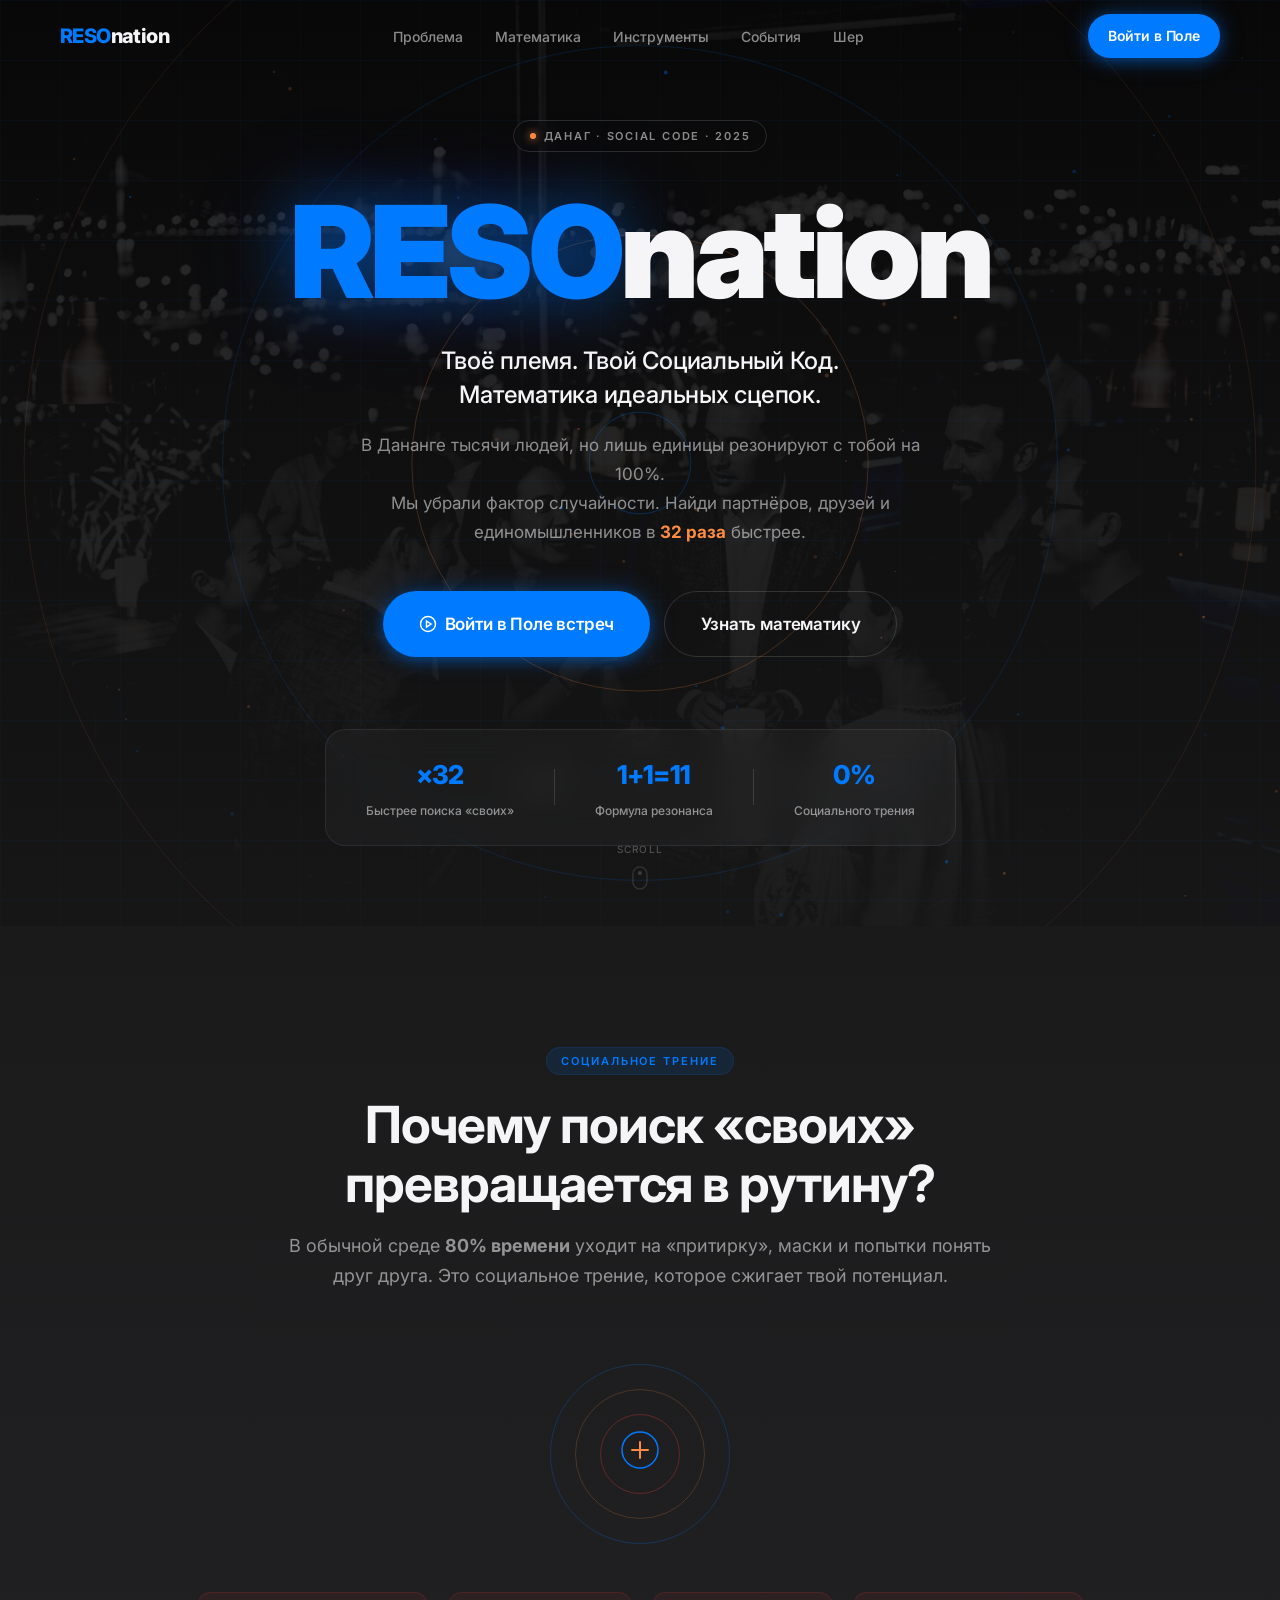
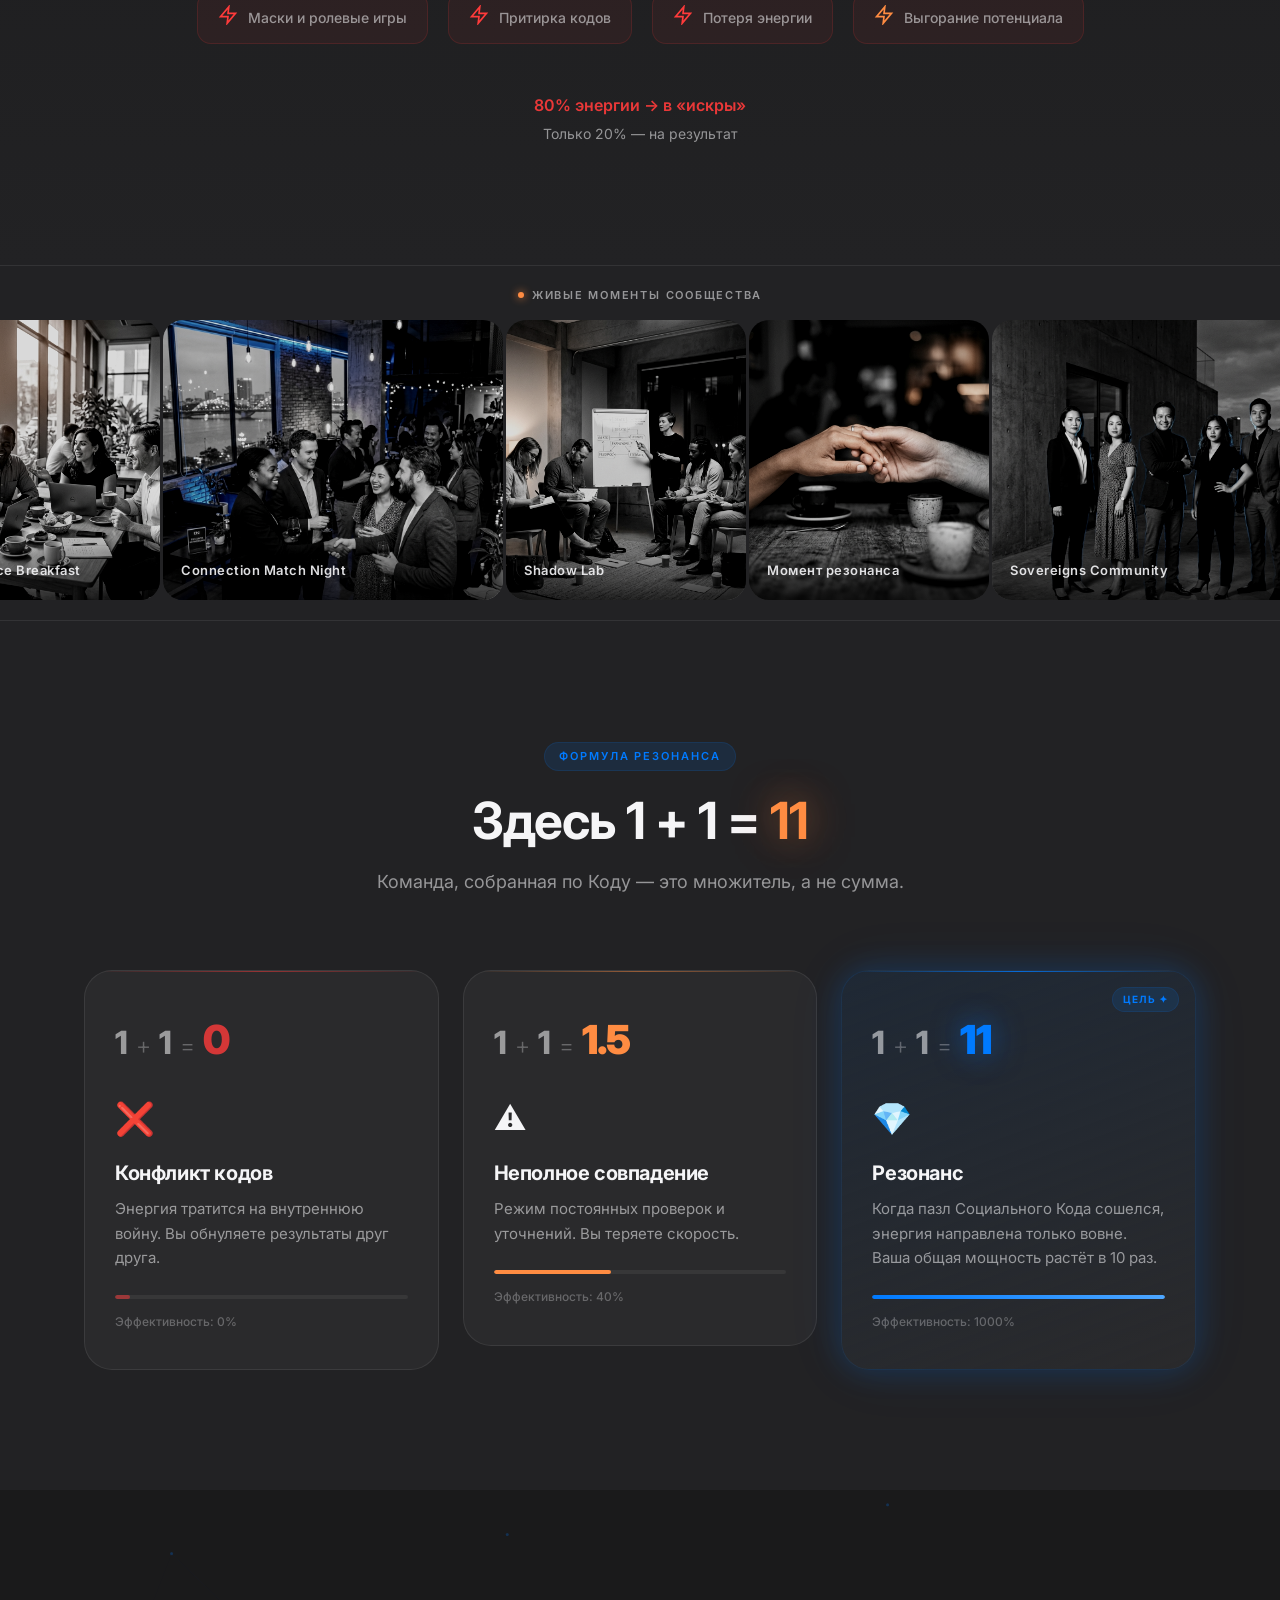
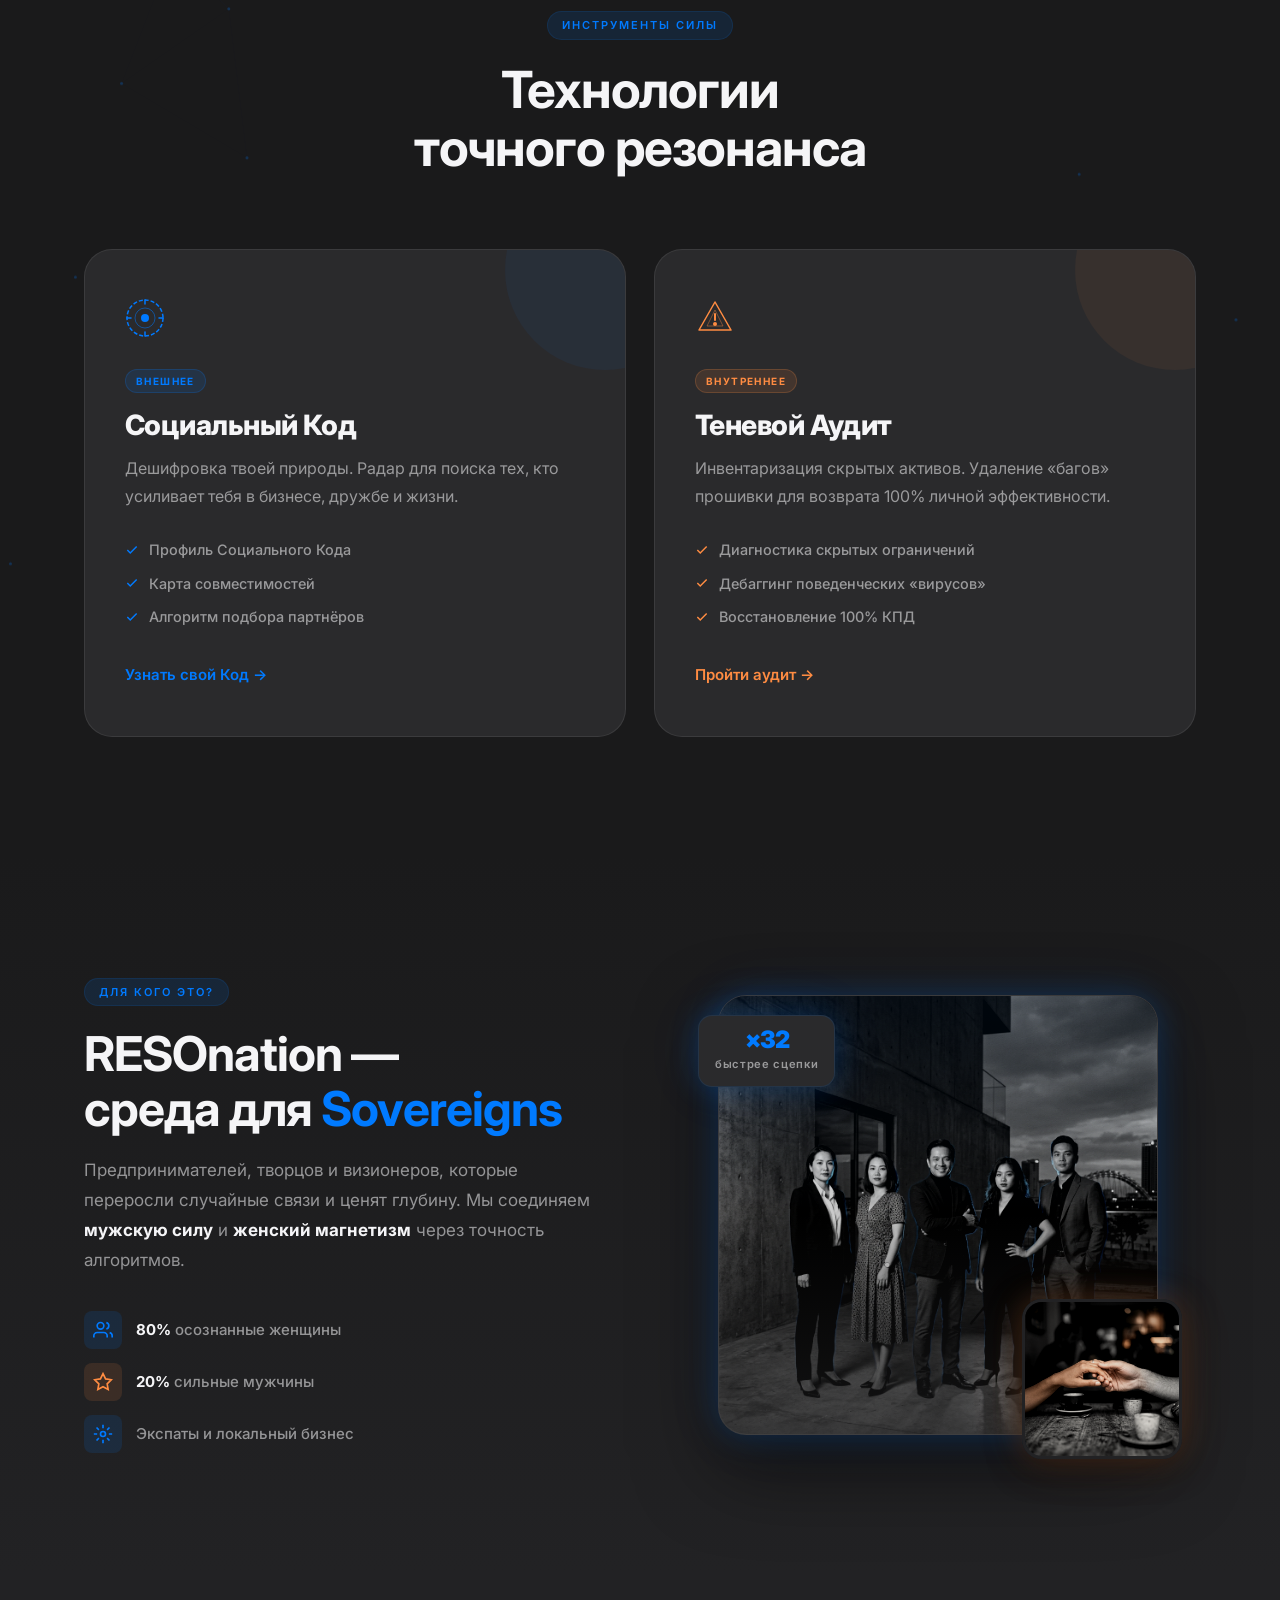
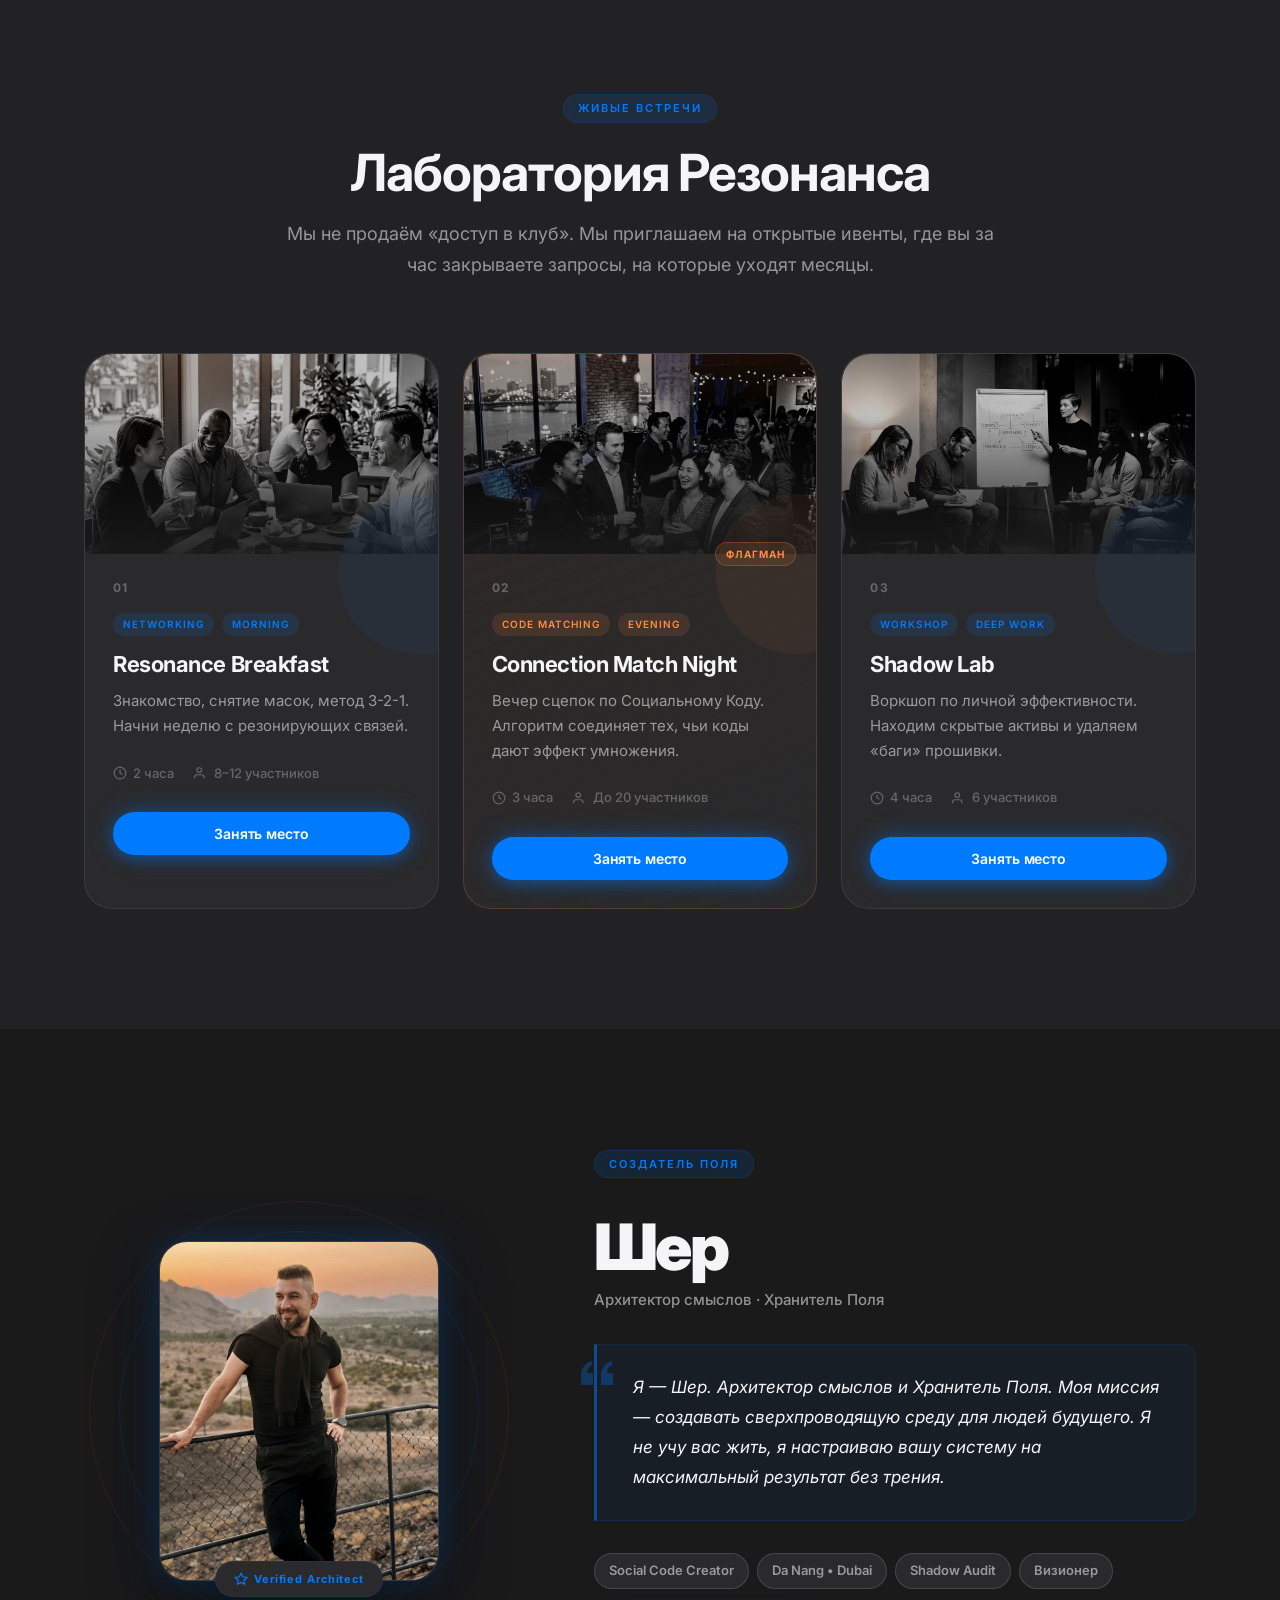
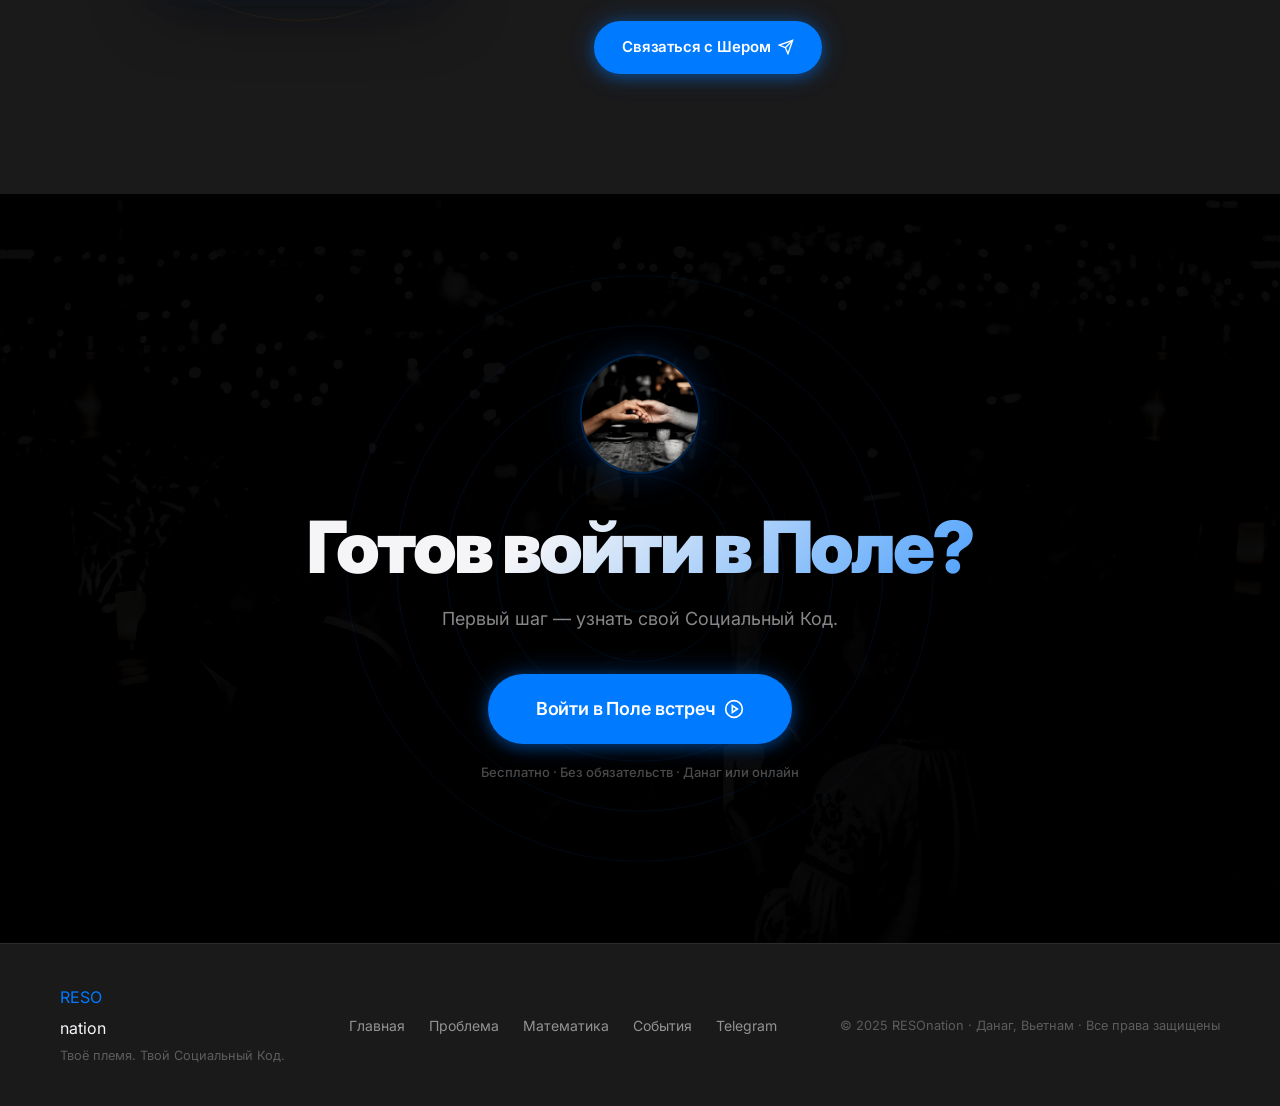
==== index.html @ ecc050be "feat: Initial release with Tech-Zen design and enhanced community photography" ====
<!DOCTYPE html>
<html lang="ru">
<head>
  <meta charset="UTF-8" />
  <meta name="viewport" content="width=device-width, initial-scale=1.0" />
  <title>RESOnation — Твоё племя. Твой Социальный Код.</title>
  <meta name="description" content="Найди партнёров, друзей и единомышленников в 32 раза быстрее. Дешифровка Социального Кода для предпринимателей и визионеров Дананга." />
  <link rel="preconnect" href="https://fonts.googleapis.com" />
  <link rel="preconnect" href="https://fonts.gstatic.com" crossorigin />
  <link href="https://fonts.googleapis.com/css2?family=Inter:wght@300;400;500;600;700;800;900&display=swap" rel="stylesheet" />
  <link rel="stylesheet" href="styles.css" />
</head>
<body>

  <!-- ═══════════════════════════════════════════════ NAV -->
  <nav class="nav" id="nav">
    <div class="nav__inner">
      <a href="#hero" class="nav__logo">
        <span class="logo-reso">RESO</span><span class="logo-nation">nation</span>
      </a>
      <ul class="nav__links">
        <li><a href="#problem">Проблема</a></li>
        <li><a href="#math">Математика</a></li>
        <li><a href="#tools">Инструменты</a></li>
        <li><a href="#events">События</a></li>
        <li><a href="#architect">Шер</a></li>
      </ul>
      <a href="https://t.me/" id="nav-cta" class="btn btn--primary btn--sm">Войти в Поле</a>
      <button class="nav__burger" id="nav-burger" aria-label="Меню">
        <span></span><span></span><span></span>
      </button>
    </div>
    <div class="nav__mobile" id="nav-mobile">
      <a href="#problem">Проблема</a>
      <a href="#math">Математика</a>
      <a href="#tools">Инструменты</a>
      <a href="#events">События</a>
      <a href="#architect">Шер</a>
      <a href="https://t.me/" class="btn btn--primary">Войти в Поле</a>
    </div>
  </nav>

  <!-- ═══════════════════════════════════════════════ HERO -->
  <section class="hero" id="hero">
    <!-- Photo background -->
    <div class="hero__photo-bg">
      <img src="img-hero-crowd.png" alt="Networking event Da Nang" />
    </div>

    <!-- Animated canvas background -->
    <canvas class="hero__canvas" id="resonance-canvas"></canvas>

    <!-- Grid overlay -->
    <div class="hero__grid"></div>

    <div class="hero__content">
      <div class="hero__tag">
        <span class="pulse-dot"></span>
        Данаг · Social Code · 2025
      </div>

      <h1 class="hero__title">
        <span class="hero__reso">RESO</span><span class="hero__nation">nation</span>
      </h1>

      <p class="hero__slogan">Твоё племя. Твой Социальный Код.<br/>Математика идеальных сцепок.</p>

      <p class="hero__body">
        В Дананге тысячи людей, но лишь единицы резонируют с тобой на 100%.<br/>
        Мы убрали фактор случайности. Найди партнёров, друзей и единомышленников
        в <strong>32 раза</strong> быстрее.
      </p>

      <div class="hero__actions">
        <a href="https://t.me/" id="hero-cta" class="btn btn--primary btn--lg">
          <svg width="18" height="18" viewBox="0 0 24 24" fill="none" stroke="currentColor" stroke-width="2"><circle cx="12" cy="12" r="10"/><polygon points="10 8 16 12 10 16 10 8"/></svg>
          Войти в Поле встреч
        </a>
        <a href="#math" class="btn btn--ghost btn--lg">Узнать математику</a>
      </div>

      <div class="hero__stats">
        <div class="stat">
          <span class="stat__num">×32</span>
          <span class="stat__label">Быстрее поиска «своих»</span>
        </div>
        <div class="stat__divider"></div>
        <div class="stat">
          <span class="stat__num">1+1=11</span>
          <span class="stat__label">Формула резонанса</span>
        </div>
        <div class="stat__divider"></div>
        <div class="stat">
          <span class="stat__num">0%</span>
          <span class="stat__label">Социального трения</span>
        </div>
      </div>
    </div>

    <div class="hero__scroll-hint">
      <span>Scroll</span>
      <svg width="16" height="24" viewBox="0 0 16 24" fill="none"><rect x="1" y="1" width="14" height="22" rx="7" stroke="currentColor" stroke-opacity="0.4" stroke-width="1.5"/><circle class="scroll-wheel" cx="8" cy="7" r="2" fill="currentColor" fill-opacity="0.6"/></svg>
    </div>
  </section>

  <!-- ═══════════════════════════════════════════════ PROBLEM -->
  <section class="section problem" id="problem">
    <div class="section__container">
      <div class="section__header">
        <span class="section__label">Социальное трение</span>
        <h2 class="section__title">Почему поиск «своих»<br/>превращается в рутину?</h2>
        <p class="section__sub">
          В обычной среде <strong>80% времени</strong> уходит на «притирку», маски и попытки понять друг друга.
          Это социальное трение, которое сжигает твой потенциал.
        </p>
      </div>

      <!-- Engine metaphor -->
      <div class="engine-diagram">
        <div class="engine__core">
          <div class="engine__ring engine__ring--1"></div>
          <div class="engine__ring engine__ring--2"></div>
          <div class="engine__ring engine__ring--3"></div>
          <div class="engine__center">
            <svg width="40" height="40" viewBox="0 0 40 40" fill="none">
              <circle cx="20" cy="20" r="18" stroke="#007AFF" stroke-width="1.5"/>
              <path d="M12 20 L28 20 M20 12 L20 28" stroke="#FF8C42" stroke-width="2" stroke-linecap="round"/>
            </svg>
          </div>
        </div>

        <div class="friction-items">
          <div class="friction-item" data-delay="0">
            <div class="friction-item__spark">
              <svg width="20" height="20" viewBox="0 0 24 24" fill="none" stroke="#FF3B3B" stroke-width="2"><path d="M13 2L3 14h9l-1 8 10-12h-9l1-8z"/></svg>
            </div>
            <span>Маски и ролевые игры</span>
          </div>
          <div class="friction-item" data-delay="100">
            <div class="friction-item__spark">
              <svg width="20" height="20" viewBox="0 0 24 24" fill="none" stroke="#FF3B3B" stroke-width="2"><path d="M13 2L3 14h9l-1 8 10-12h-9l1-8z"/></svg>
            </div>
            <span>Притирка кодов</span>
          </div>
          <div class="friction-item" data-delay="200">
            <div class="friction-item__spark">
              <svg width="20" height="20" viewBox="0 0 24 24" fill="none" stroke="#FF3B3B" stroke-width="2"><path d="M13 2L3 14h9l-1 8 10-12h-9l1-8z"/></svg>
            </div>
            <span>Потеря энергии</span>
          </div>
          <div class="friction-item" data-delay="300">
            <div class="friction-item__spark">
              <svg width="20" height="20" viewBox="0 0 24 24" fill="none" stroke="#FF8C42" stroke-width="2"><path d="M13 2L3 14h9l-1 8 10-12h-9l1-8z"/></svg>
            </div>
            <span>Выгорание потенциала</span>
          </div>
        </div>

        <div class="engine-label">
          <span>80% энергии → в «искры»</span>
          <span class="engine-label__sub">Только 20% — на результат</span>
        </div>
      </div>
    </div>
  </section>

  <!-- ═══════════════════════════════════════════════ PHOTO STRIP -->
  <section class="photo-strip">
    <div class="photo-strip__label">
      <span class="pulse-dot"></span>
      Живые моменты сообщества
    </div>
    <div class="photo-strip__track">
      <!-- Original 5 -->
      <div class="photo-strip__item">
        <img src="img-breakfast.png" alt="Resonance Breakfast" />
        <div class="photo-strip__overlay">
          <span>Resonance Breakfast</span>
        </div>
      </div>
      <div class="photo-strip__item photo-strip__item--wide">
        <img src="img-match-night.png" alt="Connection Match Night" />
        <div class="photo-strip__overlay">
          <span>Connection Match Night</span>
        </div>
      </div>
      <div class="photo-strip__item">
        <img src="img-shadow-lab.png" alt="Shadow Lab" />
        <div class="photo-strip__overlay">
          <span>Shadow Lab</span>
        </div>
      </div>
      <div class="photo-strip__item">
        <img src="img-connection.png" alt="Момент резонанса" />
        <div class="photo-strip__overlay">
          <span>Момент резонанса</span>
        </div>
      </div>
      <div class="photo-strip__item photo-strip__item--wide">
        <img src="img-sovereigns.png" alt="Sovereigns Community" />
        <div class="photo-strip__overlay">
          <span>Sovereigns Community</span>
        </div>
      </div>
      <!-- New 4 -->
      <div class="photo-strip__item">
        <img src="img-mastermind.png" alt="Resonation Mastermind" />
        <div class="photo-strip__overlay">
          <span>Mastermind Session</span>
        </div>
      </div>
      <div class="photo-strip__item photo-strip__item--wide">
        <img src="img-dinner.png" alt="Resonation Dinner" />
        <div class="photo-strip__overlay">
          <span>Premium Dinner</span>
        </div>
      </div>
      <div class="photo-strip__item">
        <img src="img-workshop-v2.png" alt="Creative Workshop" />
        <div class="photo-strip__overlay">
          <span>Creative Workshop</span>
        </div>
      </div>
      <div class="photo-strip__item">
        <img src="img-networking-rooftop.png" alt="Rooftop Networking" />
        <div class="photo-strip__overlay">
          <span>Rooftop Networking</span>
        </div>
      </div>
    </div>
  </section>

  <!-- ═══════════════════════════════════════════════ MATH -->
  <section class="section math-section" id="math">
    <div class="section__container">
      <div class="section__header">
        <span class="section__label">Формула резонанса</span>
        <h2 class="section__title">Здесь 1 + 1 = <span class="glow-11">11</span></h2>
        <p class="section__sub">Команда, собранная по Коду — это множитель, а не сумма.</p>
      </div>

      <div class="math-cards">
        <!-- 0 -->
        <div class="math-card math-card--conflict" data-result="0">
          <div class="math-card__formula">
            <span class="formula-num">1</span>
            <span class="formula-op">+</span>
            <span class="formula-num">1</span>
            <span class="formula-eq">=</span>
            <span class="formula-result result--zero">0</span>
          </div>
          <div class="math-card__icon">❌</div>
          <h3 class="math-card__title">Конфликт кодов</h3>
          <p class="math-card__desc">Энергия тратится на внутреннюю войну. Вы обнуляете результаты друг друга.</p>
          <div class="math-card__bar">
            <div class="math-card__fill" style="width: 5%"></div>
          </div>
          <span class="math-card__efficiency">Эффективность: 0%</span>
        </div>

        <!-- 1.5 -->
        <div class="math-card math-card--partial" data-result="1.5">
          <div class="math-card__formula">
            <span class="formula-num">1</span>
            <span class="formula-op">+</span>
            <span class="formula-num">1</span>
            <span class="formula-eq">=</span>
            <span class="formula-result result--partial">1.5</span>
          </div>
          <div class="math-card__icon">⚠️</div>
          <h3 class="math-card__title">Неполное совпадение</h3>
          <p class="math-card__desc">Режим постоянных проверок и уточнений. Вы теряете скорость.</p>
          <div class="math-card__bar">
            <div class="math-card__fill" style="width: 40%"></div>
          </div>
          <span class="math-card__efficiency">Эффективность: 40%</span>
        </div>

        <!-- 11 -->
        <div class="math-card math-card--resonance" data-result="11">
          <div class="math-card__badge">Цель ✦</div>
          <div class="math-card__formula">
            <span class="formula-num">1</span>
            <span class="formula-op">+</span>
            <span class="formula-num">1</span>
            <span class="formula-eq">=</span>
            <span class="formula-result result--eleven">11</span>
          </div>
          <div class="math-card__icon">💎</div>
          <h3 class="math-card__title">Резонанс</h3>
          <p class="math-card__desc">Когда пазл Социального Кода сошелся, энергия направлена только вовне. Ваша общая мощность растёт в 10 раз.</p>
          <div class="math-card__bar">
            <div class="math-card__fill math-card__fill--glow" style="width: 100%"></div>
          </div>
          <span class="math-card__efficiency">Эффективность: 1000%</span>
        </div>
      </div>
    </div>
  </section>

  <!-- ═══════════════════════════════════════════════ TOOLS -->
  <section class="section tools-section" id="tools">
    <div class="section__container">
      <div class="section__header">
        <span class="section__label">Инструменты Силы</span>
        <h2 class="section__title">Технологии<br/>точного резонанса</h2>
      </div>

      <div class="tools-grid">
        <!-- Social Code -->
        <div class="tool-card tool-card--code">
          <div class="tool-card__icon">
            <svg width="40" height="40" viewBox="0 0 40 40" fill="none">
              <circle cx="20" cy="20" r="18" stroke="#007AFF" stroke-width="1.5" stroke-dasharray="4 2"/>
              <circle cx="20" cy="20" r="10" stroke="#007AFF" stroke-width="1" opacity="0.5"/>
              <circle cx="20" cy="20" r="4" fill="#007AFF"/>
              <path d="M20 2 L20 6 M20 34 L20 38 M2 20 L6 20 M34 20 L38 20" stroke="#007AFF" stroke-width="1.5" stroke-linecap="round"/>
            </svg>
          </div>
          <span class="tool-card__tag">Внешнее</span>
          <h3 class="tool-card__title">Социальный Код</h3>
          <p class="tool-card__desc">
            Дешифровка твоей природы. Радар для поиска тех, кто усиливает тебя в бизнесе, дружбе и жизни.
          </p>
          <ul class="tool-card__features">
            <li>
              <svg width="14" height="14" viewBox="0 0 24 24" fill="none" stroke="#007AFF" stroke-width="2.5"><polyline points="20 6 9 17 4 12"/></svg>
              Профиль Социального Кода
            </li>
            <li>
              <svg width="14" height="14" viewBox="0 0 24 24" fill="none" stroke="#007AFF" stroke-width="2.5"><polyline points="20 6 9 17 4 12"/></svg>
              Карта совместимостей
            </li>
            <li>
              <svg width="14" height="14" viewBox="0 0 24 24" fill="none" stroke="#007AFF" stroke-width="2.5"><polyline points="20 6 9 17 4 12"/></svg>
              Алгоритм подбора партнёров
            </li>
          </ul>
          <a href="https://t.me/" class="tool-card__cta">Узнать свой Код →</a>
        </div>

        <!-- Shadow Audit -->
        <div class="tool-card tool-card--shadow">
          <div class="tool-card__icon">
            <svg width="40" height="40" viewBox="0 0 40 40" fill="none">
              <path d="M20 4 L36 32 L4 32 Z" stroke="#FF8C42" stroke-width="1.5" stroke-linejoin="round"/>
              <path d="M20 12 L28 28 L12 28 Z" stroke="#FF8C42" stroke-width="1" opacity="0.4" stroke-linejoin="round"/>
              <circle cx="20" cy="26" r="2" fill="#FF8C42"/>
              <path d="M20 16 L20 22" stroke="#FF8C42" stroke-width="2" stroke-linecap="round"/>
            </svg>
          </div>
          <span class="tool-card__tag tool-card__tag--copper">Внутреннее</span>
          <h3 class="tool-card__title">Теневой Аудит</h3>
          <p class="tool-card__desc">
            Инвентаризация скрытых активов. Удаление «багов» прошивки для возврата 100% личной эффективности.
          </p>
          <ul class="tool-card__features">
            <li>
              <svg width="14" height="14" viewBox="0 0 24 24" fill="none" stroke="#FF8C42" stroke-width="2.5"><polyline points="20 6 9 17 4 12"/></svg>
              Диагностика скрытых ограничений
            </li>
            <li>
              <svg width="14" height="14" viewBox="0 0 24 24" fill="none" stroke="#FF8C42" stroke-width="2.5"><polyline points="20 6 9 17 4 12"/></svg>
              Дебаггинг поведенческих «вирусов»
            </li>
            <li>
              <svg width="14" height="14" viewBox="0 0 24 24" fill="none" stroke="#FF8C42" stroke-width="2.5"><polyline points="20 6 9 17 4 12"/></svg>
              Восстановление 100% КПД
            </li>
          </ul>
          <a href="https://t.me/" class="tool-card__cta tool-card__cta--copper">Пройти аудит →</a>
        </div>
      </div>
    </div>

    <!-- Background decoration -->
    <div class="tools-section__bg">
      <canvas id="tools-canvas"></canvas>
    </div>
  </section>

  <!-- ═══════════════════════════════════════════════ NATION -->
  <section class="section nation-section" id="nation">
    <div class="section__container">
      <div class="nation-content">
        <div class="nation-text">
          <span class="section__label">Для кого это?</span>
          <h2 class="nation__title">RESOnation —<br/>среда для <em>Sovereigns</em></h2>
          <p class="nation__body">
            Предпринимателей, творцов и визионеров, которые переросли случайные связи
            и ценят глубину. Мы соединяем <strong>мужскую силу</strong> и <strong>женский магнетизм</strong>
            через точность алгоритмов.
          </p>
          <div class="nation__pillars">
            <div class="pillar">
              <div class="pillar__icon pillar__icon--blue">
                <svg width="20" height="20" viewBox="0 0 24 24" fill="none" stroke="currentColor" stroke-width="2"><path d="M17 21v-2a4 4 0 0 0-4-4H5a4 4 0 0 0-4 4v2"/><circle cx="9" cy="7" r="4"/><path d="M23 21v-2a4 4 0 0 0-3-3.87"/><path d="M16 3.13a4 4 0 0 1 0 7.75"/></svg>
              </div>
              <div>
                <strong>80%</strong> осознанные женщины
              </div>
            </div>
            <div class="pillar">
              <div class="pillar__icon pillar__icon--copper">
                <svg width="20" height="20" viewBox="0 0 24 24" fill="none" stroke="currentColor" stroke-width="2"><polygon points="12 2 15.09 8.26 22 9.27 17 14.14 18.18 21.02 12 17.77 5.82 21.02 7 14.14 2 9.27 8.91 8.26 12 2"/></svg>
              </div>
              <div>
                <strong>20%</strong> сильные мужчины
              </div>
            </div>
            <div class="pillar">
              <div class="pillar__icon pillar__icon--blue">
                <svg width="20" height="20" viewBox="0 0 24 24" fill="none" stroke="currentColor" stroke-width="2"><circle cx="12" cy="12" r="3"/><path d="M12 1v4M12 19v4M4.22 4.22l2.83 2.83M16.95 16.95l2.83 2.83M1 12h4M19 12h4M4.22 19.78l2.83-2.83M16.95 7.05l2.83-2.83"/></svg>
              </div>
              <div>
                Экспаты и локальный бизнес
              </div>
            </div>
          </div>
        </div>

        <div class="nation-visual">
          <div class="nation-photo-stack">
            <div class="nation-photo-main">
              <img src="img-sovereigns.png" alt="RESOnation Sovereigns community" />
              <div class="nation-photo-main__overlay"></div>
            </div>
            <div class="nation-photo-secondary">
              <img src="img-connection.png" alt="Момент резонанса" />
            </div>
            <div class="nation-photo-badge">
              <div class="nation-photo-badge__num">×32</div>
              <div class="nation-photo-badge__label">быстрее сцепки</div>
            </div>
          </div>
        </div>
      </div>
    </div>
  </section>

  <!-- ═══════════════════════════════════════════════ EVENTS -->
  <section class="section events-section" id="events">
    <div class="section__container">
      <div class="section__header">
        <span class="section__label">Живые встречи</span>
        <h2 class="section__title">Лаборатория Резонанса</h2>
        <p class="section__sub">
          Мы не продаём «доступ в клуб». Мы приглашаем на открытые ивенты,
          где вы за час закрываете запросы, на которые уходят месяцы.
        </p>
      </div>

      <div class="events-grid">
        <!-- Event 1 -->
        <article class="event-card" id="event-breakfast">
          <div class="event-card__cover">
            <img src="img-breakfast.png" alt="Resonance Breakfast" />
            <div class="event-card__cover-overlay"></div>
          </div>
          <div class="event-card__body">
            <div class="event-card__number">01</div>
            <div class="event-card__glow event-card__glow--blue"></div>
            <div class="event-card__meta">
              <span class="event-tag">Networking</span>
              <span class="event-tag">Morning</span>
            </div>
            <h3 class="event-card__title">Resonance Breakfast</h3>
            <p class="event-card__desc">
              Знакомство, снятие масок, метод 3-2-1. Начни неделю с резонирующих связей.
            </p>
            <div class="event-card__details">
              <span>
                <svg width="14" height="14" viewBox="0 0 24 24" fill="none" stroke="currentColor" stroke-width="2"><circle cx="12" cy="12" r="10"/><polyline points="12 6 12 12 16 14"/></svg>
                2 часа
              </span>
              <span>
                <svg width="14" height="14" viewBox="0 0 24 24" fill="none" stroke="currentColor" stroke-width="2"><path d="M17 21v-2a4 4 0 0 0-4-4H5a4 4 0 0 0-4 4v2"/><circle cx="9" cy="7" r="4"/></svg>
                8–12 участников
              </span>
            </div>
            <a href="https://t.me/" class="btn btn--primary btn--sm event-card__cta" id="breakfast-cta">Занять место</a>
          </div>
        </article>

        <!-- Event 2 -->
        <article class="event-card event-card--featured" id="event-match">
          <div class="event-card__cover">
            <img src="img-match-night.png" alt="Connection Match Night" />
            <div class="event-card__cover-overlay event-card__cover-overlay--copper"></div>
          </div>
          <div class="event-card__body">
            <div class="event-card__number">02</div>
            <div class="event-card__badge">Флагман</div>
            <div class="event-card__glow event-card__glow--copper"></div>
            <div class="event-card__meta">
              <span class="event-tag event-tag--copper">Code Matching</span>
              <span class="event-tag event-tag--copper">Evening</span>
            </div>
            <h3 class="event-card__title">Connection Match Night</h3>
            <p class="event-card__desc">
              Вечер сцепок по Социальному Коду. Алгоритм соединяет тех, чьи коды дают эффект умножения.
            </p>
            <div class="event-card__details">
              <span>
                <svg width="14" height="14" viewBox="0 0 24 24" fill="none" stroke="currentColor" stroke-width="2"><circle cx="12" cy="12" r="10"/><polyline points="12 6 12 12 16 14"/></svg>
                3 часа
              </span>
              <span>
                <svg width="14" height="14" viewBox="0 0 24 24" fill="none" stroke="currentColor" stroke-width="2"><path d="M17 21v-2a4 4 0 0 0-4-4H5a4 4 0 0 0-4 4v2"/><circle cx="9" cy="7" r="4"/></svg>
                До 20 участников
              </span>
            </div>
            <a href="https://t.me/" class="btn btn--primary btn--sm event-card__cta" id="match-cta">Занять место</a>
          </div>
        </article>

        <!-- Event 3 -->
        <article class="event-card" id="event-shadow">
          <div class="event-card__cover">
            <img src="img-shadow-lab.png" alt="Shadow Lab" />
            <div class="event-card__cover-overlay"></div>
          </div>
          <div class="event-card__body">
            <div class="event-card__number">03</div>
            <div class="event-card__glow event-card__glow--blue"></div>
            <div class="event-card__meta">
              <span class="event-tag">Workshop</span>
              <span class="event-tag">Deep Work</span>
            </div>
            <h3 class="event-card__title">Shadow Lab</h3>
            <p class="event-card__desc">
              Воркшоп по личной эффективности. Находим скрытые активы и удаляем «баги» прошивки.
            </p>
            <div class="event-card__details">
              <span>
                <svg width="14" height="14" viewBox="0 0 24 24" fill="none" stroke="currentColor" stroke-width="2"><circle cx="12" cy="12" r="10"/><polyline points="12 6 12 12 16 14"/></svg>
                4 часа
              </span>
              <span>
                <svg width="14" height="14" viewBox="0 0 24 24" fill="none" stroke="currentColor" stroke-width="2"><path d="M17 21v-2a4 4 0 0 0-4-4H5a4 4 0 0 0-4 4v2"/><circle cx="9" cy="7" r="4"/></svg>
                6 участников
              </span>
            </div>
            <a href="https://t.me/" class="btn btn--primary btn--sm event-card__cta" id="shadow-cta">Занять место</a>
          </div>
        </article>
      </div>
    </div>
  </section>

  <!-- ═══════════════════════════════════════════════ ARCHITECT -->
  <section class="section architect-section" id="architect">
    <div class="section__container">
      <div class="architect-content">

        <div class="architect-photo">
          <div class="architect-photo__frame">
            <div class="architect-photo__rings">
              <div class="arch-ring arch-ring--1"></div>
              <div class="arch-ring arch-ring--2"></div>
            </div>
            <div class="architect-photo__img">
              <img src="img-architect.png" alt="Шер — Архитектор смыслов и Хранитель Поля" />
            </div>
            <div class="architect-photo__badge">
              <svg width="14" height="14" viewBox="0 0 24 24" fill="none" stroke="currentColor" stroke-width="2"><polygon points="12 2 15.09 8.26 22 9.27 17 14.14 18.18 21.02 12 17.77 5.82 21.02 7 14.14 2 9.27 8.91 8.26 12 2"/></svg>
              Verified Architect
            </div>
          </div>
        </div>

        <div class="architect-text">
          <span class="section__label">Создатель Поля</span>
          <h2 class="architect__name">Шер</h2>
          <p class="architect__role">Архитектор смыслов · Хранитель Поля</p>

          <blockquote class="architect-quote">
            <svg class="quote-mark" width="32" height="24" viewBox="0 0 32 24" fill="none">
              <path d="M0 24V14C0 8 3.33 3.33 10 0L12 3C8 5 6 8 6 12H12V24H0ZM20 24V14C20 8 23.33 3.33 30 0L32 3C28 5 26 8 26 12H32V24H20Z" fill="#007AFF" opacity="0.3"/>
            </svg>
            <p>Я — Шер. Архитектор смыслов и Хранитель Поля. Моя миссия — создавать сверхпроводящую среду для людей будущего. Я не учу вас жить, я настраиваю вашу систему на максимальный результат без трения.</p>
          </blockquote>

          <div class="architect-tags">
            <span class="arch-tag">Social Code Creator</span>
            <span class="arch-tag">Da Nang • Dubai</span>
            <span class="arch-tag">Shadow Audit</span>
            <span class="arch-tag">Визионер</span>
          </div>

          <a href="https://t.me/" id="architect-cta" class="btn btn--primary">
            Связаться с Шером
            <svg width="16" height="16" viewBox="0 0 24 24" fill="none" stroke="currentColor" stroke-width="2"><line x1="22" y1="2" x2="11" y2="13"/><polygon points="22 2 15 22 11 13 2 9 22 2"/></svg>
          </a>
        </div>

      </div>
    </div>
  </section>

  <!-- ═══════════════════════════════════════════════ FINAL CTA -->
  <section class="section final-cta" id="final-cta">
    <div class="final-cta__photo-bg">
      <img src="img-hero-crowd.png" alt="RESOnation community" />
    </div>
    <canvas class="final-cta__canvas" id="cta-canvas"></canvas>
    <div class="section__container">
      <div class="final-cta__connection-img">
        <img src="img-connection.png" alt="Момент резонанса" />
      </div>
      <h2 class="final-cta__title">Готов войти в Поле?</h2>
      <p class="final-cta__sub">Первый шаг — узнать свой Социальный Код.</p>
      <a href="https://t.me/" id="final-cta-btn" class="btn btn--primary btn--xl">
        Войти в Поле встреч
        <svg width="20" height="20" viewBox="0 0 24 24" fill="none" stroke="currentColor" stroke-width="2"><circle cx="12" cy="12" r="10"/><polygon points="10 8 16 12 10 16 10 8"/></svg>
      </a>
      <p class="final-cta__note">Бесплатно · Без обязательств · Данаг или онлайн</p>
    </div>
  </section>

  <!-- ═══════════════════════════════════════════════ FOOTER -->
  <footer class="footer">
    <div class="footer__inner">
      <div class="footer__brand">
        <span class="logo-reso">RESO</span><span class="logo-nation">nation</span>
        <p>Твоё племя. Твой Социальный Код.</p>
      </div>
      <div class="footer__links">
        <a href="#hero">Главная</a>
        <a href="#problem">Проблема</a>
        <a href="#math">Математика</a>
        <a href="#events">События</a>
        <a href="https://t.me/">Telegram</a>
      </div>
      <div class="footer__copy">
        © 2025 RESOnation · Данаг, Вьетнам · Все права защищены
      </div>
    </div>
  </footer>

  <script src="script.js"></script>
</body>
</html>
---- styles.css ----
/* ═══════════════════════════════════════════════════════════
   RESOnation — Tech-Zen Design System
   ═══════════════════════════════════════════════════════════ */

:root {
  --color-base: #1A1A1B;
  --color-base-2: #222224;
  --color-base-3: #2A2A2C;
  --color-blue: #007AFF;
  --color-blue-glow: rgba(0, 122, 255, 0.25);
  --color-blue-dim: rgba(0, 122, 255, 0.12);
  --color-copper: #FF8C42;
  --color-copper-glow: rgba(255, 140, 66, 0.25);
  --color-copper-dim: rgba(255, 140, 66, 0.12);
  --color-text: #F5F5F7;
  --color-text-muted: rgba(245, 245, 247, 0.55);
  --color-text-subtle: rgba(245, 245, 247, 0.3);
  --color-border: rgba(245, 245, 247, 0.08);
  --color-border-strong: rgba(245, 245, 247, 0.14);

  --font: 'Inter', -apple-system, BlinkMacSystemFont, 'Segoe UI', sans-serif;

  --radius-sm: 8px;
  --radius-md: 14px;
  --radius-lg: 20px;
  --radius-xl: 28px;
  --radius-full: 9999px;

  --shadow-blue: 0 0 30px rgba(0, 122, 255, 0.2), 0 0 60px rgba(0, 122, 255, 0.08);
  --shadow-copper: 0 0 30px rgba(255, 140, 66, 0.2), 0 0 60px rgba(255, 140, 66, 0.08);
  --shadow-card: 0 8px 32px rgba(0, 0, 0, 0.4), 0 1px 0 rgba(255,255,255,0.05) inset;
}

/* ── Reset ──────────────────────────────────────────────── */
*, *::before, *::after { box-sizing: border-box; margin: 0; padding: 0; }
html { scroll-behavior: smooth; font-size: 16px; }
body {
  font-family: var(--font);
  background: var(--color-base);
  color: var(--color-text);
  overflow-x: hidden;
  line-height: 1.65;
  -webkit-font-smoothing: antialiased;
}
img { max-width: 100%; display: block; }
a { text-decoration: none; color: inherit; }
ul { list-style: none; }

/* ── Typography ─────────────────────────────────────────── */
h1, h2, h3, h4 {
  font-weight: 700;
  letter-spacing: -0.02em;
  line-height: 1.15;
}

/* ── Utility ────────────────────────────────────────────── */
.section__container {
  max-width: 1160px;
  margin: 0 auto;
  padding: 0 24px;
}
.section {
  padding: 120px 0;
  position: relative;
}
.section__header {
  text-align: center;
  max-width: 720px;
  margin: 0 auto 72px;
}
.section__label {
  display: inline-block;
  font-size: 11px;
  font-weight: 600;
  letter-spacing: 0.18em;
  text-transform: uppercase;
  color: var(--color-blue);
  border: 1px solid var(--color-blue-dim);
  background: var(--color-blue-dim);
  padding: 4px 14px;
  border-radius: var(--radius-full);
  margin-bottom: 20px;
}
.section__title {
  font-size: clamp(2rem, 4.5vw, 3.2rem);
  color: var(--color-text);
  margin-bottom: 18px;
}
.section__sub {
  font-size: 1.125rem;
  color: var(--color-text-muted);
  line-height: 1.7;
}

/* ── Buttons ────────────────────────────────────────────── */
.btn {
  display: inline-flex;
  align-items: center;
  gap: 8px;
  font-family: var(--font);
  font-weight: 600;
  border-radius: var(--radius-full);
  cursor: pointer;
  border: none;
  transition: all 0.25s cubic-bezier(0.4, 0, 0.2, 1);
  letter-spacing: -0.01em;
}
.btn--primary {
  background: var(--color-blue);
  color: #fff;
  padding: 14px 28px;
  font-size: 0.9375rem;
  box-shadow: 0 0 24px rgba(0, 122, 255, 0.35), 0 4px 14px rgba(0, 122, 255, 0.3);
}
.btn--primary:hover {
  background: #0080FF;
  box-shadow: 0 0 40px rgba(0, 122, 255, 0.55), 0 8px 24px rgba(0, 122, 255, 0.4);
  transform: translateY(-2px);
}
.btn--ghost {
  background: transparent;
  color: var(--color-text);
  padding: 13px 28px;
  font-size: 0.9375rem;
  border: 1px solid var(--color-border-strong);
}
.btn--ghost:hover {
  border-color: rgba(245,245,247,0.3);
  background: rgba(245,245,247,0.05);
  transform: translateY(-2px);
}
.btn--sm { padding: 10px 20px; font-size: 0.875rem; }
.btn--lg { padding: 18px 36px; font-size: 1.0625rem; }
.btn--xl { padding: 20px 48px; font-size: 1.125rem; }

/* ─────────────────────────────────────────────────────────
   NAV
───────────────────────────────────────────────────────── */
.nav {
  position: fixed;
  top: 0; left: 0; right: 0;
  z-index: 1000;
  padding: 0 24px;
  transition: background 0.3s, border-color 0.3s;
}
.nav.scrolled {
  background: rgba(26, 26, 27, 0.85);
  backdrop-filter: blur(16px) saturate(180%);
  -webkit-backdrop-filter: blur(16px) saturate(180%);
  border-bottom: 1px solid var(--color-border);
}
.nav__inner {
  max-width: 1160px;
  margin: 0 auto;
  display: flex;
  align-items: center;
  justify-content: space-between;
  height: 72px;
  gap: 32px;
}
.nav__logo {
  font-size: 1.25rem;
  font-weight: 800;
  letter-spacing: -0.03em;
  flex-shrink: 0;
}
.logo-reso { color: var(--color-blue); }
.logo-nation { color: var(--color-text); }
.nav__links {
  display: flex;
  gap: 32px;
  align-items: center;
}
.nav__links a {
  font-size: 0.875rem;
  font-weight: 500;
  color: var(--color-text-muted);
  transition: color 0.2s;
}
.nav__links a:hover { color: var(--color-text); }
.nav__burger {
  display: none;
  flex-direction: column;
  gap: 5px;
  background: none;
  border: none;
  cursor: pointer;
  padding: 4px;
}
.nav__burger span {
  display: block;
  width: 22px;
  height: 2px;
  background: var(--color-text);
  border-radius: 2px;
  transition: transform 0.3s, opacity 0.3s;
}
.nav__mobile {
  display: none;
  flex-direction: column;
  padding: 20px 0;
  gap: 16px;
  border-top: 1px solid var(--color-border);
  background: rgba(26,26,27,0.97);
}
.nav__mobile a {
  font-size: 1rem;
  font-weight: 500;
  color: var(--color-text-muted);
  padding: 8px 0;
  border-bottom: 1px solid var(--color-border);
}
.nav__mobile a:last-child { border-bottom: none; }
.nav__mobile.open { display: flex; }

/* ─────────────────────────────────────────────────────────
   HERO
───────────────────────────────────────────────────────── */
.hero {
  min-height: 100vh;
  display: flex;
  flex-direction: column;
  align-items: center;
  justify-content: center;
  position: relative;
  overflow: hidden;
  padding: 120px 24px 80px;
}
.hero__canvas {
  position: absolute;
  inset: 0;
  width: 100%;
  height: 100%;
  opacity: 0.7;
}
.hero__grid {
  position: absolute;
  inset: 0;
  background-image:
    linear-gradient(rgba(0, 122, 255, 0.04) 1px, transparent 1px),
    linear-gradient(90deg, rgba(0, 122, 255, 0.04) 1px, transparent 1px);
  background-size: 60px 60px;
  pointer-events: none;
}
.hero__content {
  position: relative;
  z-index: 2;
  text-align: center;
  max-width: 860px;
  display: flex;
  flex-direction: column;
  align-items: center;
  gap: 0;
}
.hero__tag {
  display: inline-flex;
  align-items: center;
  gap: 8px;
  font-size: 11px;
  font-weight: 600;
  letter-spacing: 0.16em;
  text-transform: uppercase;
  color: var(--color-text-muted);
  border: 1px solid var(--color-border-strong);
  padding: 6px 16px;
  border-radius: var(--radius-full);
  margin-bottom: 36px;
  backdrop-filter: blur(8px);
}
.pulse-dot {
  width: 6px;
  height: 6px;
  border-radius: 50%;
  background: var(--color-copper);
  box-shadow: 0 0 8px var(--color-copper);
  animation: pulse 2s ease-in-out infinite;
}
@keyframes pulse {
  0%, 100% { opacity: 1; transform: scale(1); }
  50% { opacity: 0.5; transform: scale(0.8); }
}
.hero__title {
  font-size: clamp(4rem, 10vw, 8rem);
  font-weight: 900;
  letter-spacing: -0.04em;
  line-height: 1;
  margin-bottom: 28px;
}
.hero__reso {
  color: var(--color-blue);
  text-shadow: 0 0 60px rgba(0, 122, 255, 0.5), 0 0 120px rgba(0, 122, 255, 0.2);
}
.hero__nation {
  color: var(--color-text);
}
.hero__slogan {
  font-size: clamp(1.125rem, 2.5vw, 1.5rem);
  font-weight: 500;
  color: var(--color-text);
  letter-spacing: -0.01em;
  margin-bottom: 20px;
  line-height: 1.4;
}
.hero__body {
  font-size: 1.0625rem;
  color: var(--color-text-muted);
  max-width: 580px;
  line-height: 1.7;
  margin-bottom: 44px;
}
.hero__body strong { color: var(--color-copper); }
.hero__actions {
  display: flex;
  gap: 14px;
  flex-wrap: wrap;
  justify-content: center;
  margin-bottom: 72px;
}
.hero__stats {
  display: flex;
  align-items: center;
  gap: 40px;
  padding: 24px 40px;
  background: rgba(255,255,255,0.03);
  border: 1px solid var(--color-border);
  border-radius: var(--radius-lg);
  backdrop-filter: blur(16px);
  flex-wrap: wrap;
  justify-content: center;
}
.stat {
  display: flex;
  flex-direction: column;
  align-items: center;
  gap: 4px;
}
.stat__num {
  font-size: 1.625rem;
  font-weight: 800;
  color: var(--color-blue);
  letter-spacing: -0.03em;
}
.stat__label {
  font-size: 0.75rem;
  color: var(--color-text-muted);
  font-weight: 500;
}
.stat__divider {
  width: 1px;
  height: 36px;
  background: var(--color-border-strong);
}
.hero__scroll-hint {
  position: absolute;
  bottom: 36px;
  left: 50%;
  transform: translateX(-50%);
  display: flex;
  flex-direction: column;
  align-items: center;
  gap: 8px;
  color: var(--color-text-subtle);
  font-size: 10px;
  letter-spacing: 0.12em;
  text-transform: uppercase;
}
.scroll-wheel {
  animation: scrollBounce 2s ease-in-out infinite;
}
@keyframes scrollBounce {
  0%, 100% { cy: 7; }
  50% { cy: 14; }
}
.glow-11 {
  color: var(--color-copper);
  text-shadow: 0 0 40px rgba(255, 140, 66, 0.6), 0 0 80px rgba(255, 140, 66, 0.2);
}

/* ─────────────────────────────────────────────────────────
   PROBLEM
───────────────────────────────────────────────────────── */
.problem {
  background: linear-gradient(180deg, var(--color-base) 0%, var(--color-base-2) 100%);
}
.engine-diagram {
  display: flex;
  flex-direction: column;
  align-items: center;
  gap: 48px;
}
.engine__core {
  position: relative;
  width: 180px;
  height: 180px;
  display: flex;
  align-items: center;
  justify-content: center;
}
.engine__ring {
  position: absolute;
  border-radius: 50%;
  border: 1px solid;
  animation: engineSpin linear infinite;
}
.engine__ring--1 {
  width: 180px; height: 180px;
  border-color: rgba(0,122,255,0.25);
  animation-duration: 16s;
}
.engine__ring--2 {
  width: 130px; height: 130px;
  border-color: rgba(255,140,66,0.2);
  animation-duration: 10s;
  animation-direction: reverse;
}
.engine__ring--3 {
  width: 80px; height: 80px;
  border-color: rgba(255,59,59,0.3);
  animation-duration: 6s;
}
@keyframes engineSpin {
  from { transform: rotate(0deg); }
  to { transform: rotate(360deg); }
}
.engine__center {
  position: relative;
  z-index: 2;
}
.friction-items {
  display: flex;
  gap: 20px;
  flex-wrap: wrap;
  justify-content: center;
}
.friction-item {
  display: flex;
  align-items: center;
  gap: 10px;
  padding: 12px 20px;
  background: rgba(255,59,59,0.06);
  border: 1px solid rgba(255,59,59,0.15);
  border-radius: var(--radius-md);
  font-size: 0.875rem;
  font-weight: 500;
  color: var(--color-text-muted);
  animation: fadeSlideIn 0.5s ease forwards;
  animation-play-state: paused;
}
.friction-item.visible {
  animation-play-state: running;
}
@keyframes fadeSlideIn {
  from { opacity: 0; transform: translateY(16px); }
  to { opacity: 1; transform: translateY(0); }
}
.friction-item__spark {
  animation: flickerSpark 1.5s ease-in-out infinite;
}
@keyframes flickerSpark {
  0%, 100% { opacity: 1; }
  50% { opacity: 0.4; }
}
.engine-label {
  text-align: center;
}
.engine-label span {
  display: block;
  font-size: 1rem;
  font-weight: 600;
  color: rgba(255,59,59,0.9);
}
.engine-label__sub {
  font-size: 0.875rem !important;
  color: var(--color-text-muted) !important;
  font-weight: 400 !important;
  margin-top: 4px;
}

/* ─────────────────────────────────────────────────────────
   MATH
───────────────────────────────────────────────────────── */
.math-section {
  background: var(--color-base-2);
}
.math-cards {
  display: grid;
  grid-template-columns: repeat(3, 1fr);
  gap: 24px;
  align-items: start;
}
.math-card {
  padding: 36px 30px;
  background: var(--color-base-3);
  border: 1px solid var(--color-border);
  border-radius: var(--radius-xl);
  transition: transform 0.3s ease, box-shadow 0.3s ease;
  position: relative;
  overflow: hidden;
}
.math-card:hover { transform: translateY(-6px); }
.math-card::before {
  content: '';
  position: absolute;
  top: 0; left: 0; right: 0;
  height: 1px;
}
.math-card--conflict::before { background: linear-gradient(90deg, transparent, rgba(255,59,59,0.5), transparent); }
.math-card--partial::before { background: linear-gradient(90deg, transparent, rgba(255,140,66,0.5), transparent); }
.math-card--resonance::before { background: linear-gradient(90deg, transparent, rgba(0,122,255,0.8), transparent); }
.math-card--resonance {
  border-color: var(--color-blue-dim);
  background: linear-gradient(160deg, rgba(0,122,255,0.08), var(--color-base-3));
  box-shadow: var(--shadow-blue);
}
.math-card__badge {
  position: absolute;
  top: 16px;
  right: 16px;
  font-size: 10px;
  font-weight: 700;
  letter-spacing: 0.1em;
  text-transform: uppercase;
  color: var(--color-blue);
  background: var(--color-blue-dim);
  border: 1px solid var(--color-blue-dim);
  padding: 3px 10px;
  border-radius: var(--radius-full);
}
.math-card__formula {
  display: flex;
  align-items: baseline;
  gap: 8px;
  margin-bottom: 20px;
}
.formula-num {
  font-size: 2rem;
  font-weight: 800;
  color: var(--color-text-muted);
}
.formula-op, .formula-eq {
  font-size: 1.5rem;
  font-weight: 300;
  color: var(--color-text-subtle);
}
.formula-result {
  font-size: 2.5rem;
  font-weight: 900;
  letter-spacing: -0.04em;
}
.result--zero { color: rgba(255,59,59,0.8); }
.result--partial { color: var(--color-copper); }
.result--eleven {
  color: var(--color-blue);
  text-shadow: 0 0 30px rgba(0, 122, 255, 0.6);
}
.math-card__icon { font-size: 2rem; margin-bottom: 16px; }
.math-card__title {
  font-size: 1.25rem;
  font-weight: 700;
  margin-bottom: 12px;
}
.math-card__desc {
  font-size: 0.9375rem;
  color: var(--color-text-muted);
  line-height: 1.65;
  margin-bottom: 24px;
}
.math-card__bar {
  height: 4px;
  background: rgba(255,255,255,0.06);
  border-radius: var(--radius-full);
  overflow: hidden;
  margin-bottom: 8px;
}
.math-card__fill {
  height: 100%;
  border-radius: var(--radius-full);
  background: rgba(255,59,59,0.5);
  transition: width 1s ease;
}
.math-card--partial .math-card__fill { background: var(--color-copper); }
.math-card__fill--glow {
  background: linear-gradient(90deg, var(--color-blue), #4DA6FF);
  box-shadow: 0 0 12px rgba(0, 122, 255, 0.6);
}
.math-card__efficiency {
  font-size: 0.75rem;
  color: var(--color-text-subtle);
  font-weight: 500;
}

/* ─────────────────────────────────────────────────────────
   TOOLS
───────────────────────────────────────────────────────── */
.tools-section {
  background: var(--color-base);
}
.tools-section__bg {
  position: absolute;
  inset: 0;
  pointer-events: none;
  z-index: 0;
}
.tools-section__bg canvas {
  width: 100%;
  height: 100%;
}
.tools-section .section__container { position: relative; z-index: 1; }
.tools-grid {
  display: grid;
  grid-template-columns: 1fr 1fr;
  gap: 28px;
}
.tool-card {
  padding: 48px 40px;
  background: var(--color-base-3);
  border: 1px solid var(--color-border);
  border-radius: var(--radius-xl);
  position: relative;
  overflow: hidden;
  transition: transform 0.3s ease, box-shadow 0.3s ease;
}
.tool-card:hover { transform: translateY(-8px); }
.tool-card--code:hover { box-shadow: var(--shadow-blue); border-color: var(--color-blue-dim); }
.tool-card--shadow:hover { box-shadow: var(--shadow-copper); border-color: var(--color-copper-dim); }
.tool-card::after {
  content: '';
  position: absolute;
  top: -80px; right: -80px;
  width: 200px; height: 200px;
  border-radius: 50%;
  opacity: 0.06;
  pointer-events: none;
}
.tool-card--code::after { background: var(--color-blue); }
.tool-card--shadow::after { background: var(--color-copper); }
.tool-card__icon { margin-bottom: 20px; }
.tool-card__tag {
  display: inline-flex;
  font-size: 10px;
  font-weight: 700;
  letter-spacing: 0.14em;
  text-transform: uppercase;
  color: var(--color-blue);
  background: var(--color-blue-dim);
  border: 1px solid rgba(0,122,255,0.2);
  padding: 3px 10px;
  border-radius: var(--radius-full);
  margin-bottom: 16px;
}
.tool-card__tag--copper {
  color: var(--color-copper);
  background: var(--color-copper-dim);
  border-color: rgba(255,140,66,0.2);
}
.tool-card__title {
  font-size: 1.75rem;
  font-weight: 800;
  margin-bottom: 14px;
}
.tool-card__desc {
  font-size: 1rem;
  color: var(--color-text-muted);
  line-height: 1.7;
  margin-bottom: 28px;
}
.tool-card__features {
  display: flex;
  flex-direction: column;
  gap: 10px;
  margin-bottom: 32px;
}
.tool-card__features li {
  display: flex;
  align-items: center;
  gap: 10px;
  font-size: 0.9rem;
  font-weight: 500;
  color: var(--color-text-muted);
}
.tool-card__cta {
  font-size: 0.9375rem;
  font-weight: 600;
  color: var(--color-blue);
  display: inline-flex;
  align-items: center;
  gap: 4px;
  transition: gap 0.2s;
}
.tool-card__cta:hover { gap: 8px; }
.tool-card__cta--copper { color: var(--color-copper); }

/* ─────────────────────────────────────────────────────────
   NATION
───────────────────────────────────────────────────────── */
.nation-section {
  background: linear-gradient(180deg, var(--color-base) 0%, var(--color-base-2) 100%);
  overflow: hidden;
}
.nation-content {
  display: grid;
  grid-template-columns: 1fr 1fr;
  gap: 80px;
  align-items: center;
}
.nation__title {
  font-size: clamp(2rem, 4vw, 3rem);
  margin-bottom: 20px;
}
.nation__title em {
  font-style: normal;
  color: var(--color-blue);
}
.nation__body {
  font-size: 1.0625rem;
  color: var(--color-text-muted);
  line-height: 1.75;
  margin-bottom: 36px;
}
.nation__body strong { color: var(--color-text); }
.nation__pillars {
  display: flex;
  flex-direction: column;
  gap: 14px;
}
.pillar {
  display: flex;
  align-items: center;
  gap: 14px;
  font-size: 0.9375rem;
  font-weight: 500;
  color: var(--color-text-muted);
}
.pillar strong { color: var(--color-text); }
.pillar__icon {
  width: 38px;
  height: 38px;
  border-radius: var(--radius-sm);
  display: flex;
  align-items: center;
  justify-content: center;
  flex-shrink: 0;
}
.pillar__icon--blue { background: var(--color-blue-dim); color: var(--color-blue); }
.pillar__icon--copper { background: var(--color-copper-dim); color: var(--color-copper); }

/* Orbit */
.nation-visual {
  display: flex;
  align-items: center;
  justify-content: center;
}
.nation-orbit {
  position: relative;
  width: 380px;
  height: 380px;
}
.orbit-center {
  position: absolute;
  top: 50%; left: 50%;
  transform: translate(-50%, -50%);
  width: 80px; height: 80px;
  border-radius: 50%;
  background: linear-gradient(135deg, var(--color-blue-dim), rgba(0,122,255,0.05));
  border: 1px solid rgba(0,122,255,0.3);
  display: flex;
  align-items: center;
  justify-content: center;
  font-size: 0.875rem;
  font-weight: 800;
  color: var(--color-blue);
  letter-spacing: -0.02em;
  box-shadow: var(--shadow-blue);
  z-index: 2;
}
.orbit-ring {
  position: absolute;
  inset: 0;
  border: 1px solid rgba(0,122,255,0.12);
  border-radius: 50%;
  animation: orbitSpin 20s linear infinite;
}
@keyframes orbitSpin {
  from { transform: rotate(0deg); }
  to { transform: rotate(360deg); }
}
.orbit-node {
  position: absolute;
  top: 50%; left: 50%;
  --r: 170px;
  transform: rotate(var(--angle)) translateX(var(--r)) rotate(calc(-1 * var(--angle)));
  display: flex;
  flex-direction: column;
  align-items: center;
  gap: 6px;
}
.orbit-node__dot {
  width: 10px; height: 10px;
  border-radius: 50%;
  background: var(--color-blue);
  box-shadow: 0 0 12px rgba(0,122,255,0.6);
}
.orbit-node__dot--copper {
  background: var(--color-copper);
  box-shadow: 0 0 12px rgba(255,140,66,0.6);
}
.orbit-node span {
  font-size: 0.7rem;
  font-weight: 600;
  color: var(--color-text-muted);
  white-space: nowrap;
  letter-spacing: 0.05em;
}

/* ─────────────────────────────────────────────────────────
   EVENTS
───────────────────────────────────────────────────────── */
.events-section {
  background: var(--color-base-2);
}
.events-grid {
  display: grid;
  grid-template-columns: repeat(3, 1fr);
  gap: 24px;
}
.event-card {
  padding: 36px 30px;
  background: var(--color-base-3);
  border: 1px solid var(--color-border);
  border-radius: var(--radius-xl);
  position: relative;
  overflow: hidden;
  transition: transform 0.3s ease, box-shadow 0.3s ease, border-color 0.3s ease;
}
.event-card:hover {
  transform: translateY(-8px);
  border-color: var(--color-blue-dim);
  box-shadow: var(--shadow-blue);
}
.event-card--featured {
  border-color: rgba(255,140,66,0.2);
  background: linear-gradient(160deg, rgba(255,140,66,0.06), var(--color-base-3));
}
.event-card--featured:hover {
  border-color: var(--color-copper-dim);
  box-shadow: var(--shadow-copper);
}
.event-card__badge {
  position: absolute;
  top: 20px; right: 20px;
  font-size: 10px;
  font-weight: 700;
  letter-spacing: 0.1em;
  text-transform: uppercase;
  color: var(--color-copper);
  background: var(--color-copper-dim);
  border: 1px solid rgba(255,140,66,0.25);
  padding: 3px 10px;
  border-radius: var(--radius-full);
}
.event-card__number {
  font-size: 0.75rem;
  font-weight: 700;
  color: var(--color-text-subtle);
  letter-spacing: 0.1em;
  margin-bottom: 16px;
}
.event-card__glow {
  position: absolute;
  top: -60px; right: -60px;
  width: 160px; height: 160px;
  border-radius: 50%;
  opacity: 0.06;
  pointer-events: none;
}
.event-card__glow--blue { background: var(--color-blue); }
.event-card__glow--copper { background: var(--color-copper); }
.event-card__meta {
  display: flex;
  gap: 8px;
  margin-bottom: 16px;
  flex-wrap: wrap;
}
.event-tag {
  font-size: 10px;
  font-weight: 600;
  letter-spacing: 0.1em;
  text-transform: uppercase;
  color: var(--color-blue);
  background: var(--color-blue-dim);
  padding: 3px 10px;
  border-radius: var(--radius-full);
}
.event-tag--copper {
  color: var(--color-copper);
  background: var(--color-copper-dim);
}
.event-card__title {
  font-size: 1.375rem;
  font-weight: 700;
  margin-bottom: 12px;
}
.event-card__desc {
  font-size: 0.9375rem;
  color: var(--color-text-muted);
  line-height: 1.65;
  margin-bottom: 24px;
}
.event-card__details {
  display: flex;
  gap: 20px;
  margin-bottom: 28px;
}
.event-card__details span {
  display: flex;
  align-items: center;
  gap: 6px;
  font-size: 0.8125rem;
  color: var(--color-text-subtle);
  font-weight: 500;
}
.event-card__cta {
  width: 100%;
  justify-content: center;
}

/* ─────────────────────────────────────────────────────────
   ARCHITECT
───────────────────────────────────────────────────────── */
.architect-section {
  background: var(--color-base);
}
.architect-content {
  display: grid;
  grid-template-columns: 1fr 1.4fr;
  gap: 80px;
  align-items: center;
}
.architect-photo {
  display: flex;
  justify-content: center;
}
.architect-photo__frame {
  position: relative;
  display: inline-block;
}
.arch-ring {
  position: absolute;
  border-radius: 50%;
  border: 1px solid;
  animation: archRingSpin linear infinite;
  pointer-events: none;
}
.arch-ring--1 {
  width: 360px; height: 360px;
  top: 50%; left: 50%;
  transform-origin: 0 0;
  transform: translate(-50%, -50%);
  border-color: rgba(0,122,255,0.15);
  animation-duration: 14s;
}
.arch-ring--2 {
  width: 420px; height: 420px;
  top: 50%; left: 50%;
  transform-origin: 0 0;
  transform: translate(-50%, -50%);
  border-color: rgba(255,140,66,0.08);
  animation-duration: 22s;
  animation-direction: reverse;
}
@keyframes archRingSpin {
  from { transform: translate(-50%, -50%) rotate(0deg); }
  to { transform: translate(-50%, -50%) rotate(360deg); }
}
.architect-photo__img {
  width: 280px;
  height: 340px;
  border-radius: var(--radius-xl);
  overflow: hidden;
  border: 1px solid var(--color-border-strong);
  position: relative;
  z-index: 2;
  box-shadow: var(--shadow-blue), 0 24px 64px rgba(0,0,0,0.5);
}
.architect-photo__img img {
  width: 100%; height: 100%;
  object-fit: cover;
  filter: grayscale(30%) contrast(1.05);
}
.architect-photo__badge {
  position: absolute;
  bottom: -16px;
  left: 50%;
  transform: translateX(-50%);
  z-index: 3;
  display: flex;
  align-items: center;
  gap: 6px;
  font-size: 11px;
  font-weight: 700;
  letter-spacing: 0.08em;
  color: var(--color-blue);
  background: var(--color-base-3);
  border: 1px solid var(--color-blue-dim);
  padding: 8px 18px;
  border-radius: var(--radius-full);
  white-space: nowrap;
}
.architect__name {
  font-size: clamp(2.5rem, 5vw, 4rem);
  font-weight: 900;
  letter-spacing: -0.04em;
  margin: 12px 0 4px;
  background: linear-gradient(135deg, var(--color-text) 50%, var(--color-blue));
  -webkit-background-clip: text;
  -webkit-text-fill-color: transparent;
  background-clip: text;
}
.architect__role {
  font-size: 0.9375rem;
  color: var(--color-text-muted);
  margin-bottom: 32px;
  font-weight: 500;
}
.architect-quote {
  position: relative;
  padding: 28px 30px 28px 36px;
  background: rgba(0,122,255,0.05);
  border: 1px solid var(--color-blue-dim);
  border-left: 3px solid rgba(0,122,255,0.5);
  border-radius: 0 var(--radius-md) var(--radius-md) 0;
  margin-bottom: 32px;
}
.quote-mark {
  position: absolute;
  top: 16px;
  left: -16px;
}
.architect-quote p {
  font-size: 1.0625rem;
  color: var(--color-text);
  line-height: 1.75;
  font-style: italic;
  font-weight: 400;
}
.architect-tags {
  display: flex;
  flex-wrap: wrap;
  gap: 8px;
  margin-bottom: 32px;
}
.arch-tag {
  font-size: 0.8125rem;
  font-weight: 600;
  color: var(--color-text-muted);
  background: var(--color-base-3);
  border: 1px solid var(--color-border-strong);
  padding: 6px 14px;
  border-radius: var(--radius-full);
}

/* ─────────────────────────────────────────────────────────
   FINAL CTA
───────────────────────────────────────────────────────── */
.final-cta {
  text-align: center;
  padding: 160px 24px;
  position: relative;
  overflow: hidden;
  background: var(--color-base-2);
}
.final-cta__canvas {
  position: absolute;
  inset: 0;
  width: 100%;
  height: 100%;
  opacity: 0.5;
}
.final-cta .section__container { position: relative; z-index: 2; }
.final-cta__title {
  font-size: clamp(2.5rem, 6vw, 4.5rem);
  font-weight: 900;
  letter-spacing: -0.04em;
  margin-bottom: 16px;
  background: linear-gradient(135deg, var(--color-text) 40%, var(--color-blue));
  -webkit-background-clip: text;
  -webkit-text-fill-color: transparent;
  background-clip: text;
}
.final-cta__sub {
  font-size: 1.125rem;
  color: var(--color-text-muted);
  margin-bottom: 40px;
}
.final-cta__note {
  margin-top: 18px;
  font-size: 0.8125rem;
  color: var(--color-text-subtle);
  font-weight: 500;
}

/* ─────────────────────────────────────────────────────────
   FOOTER
───────────────────────────────────────────────────────── */
.footer {
  background: var(--color-base);
  border-top: 1px solid var(--color-border);
  padding: 40px 24px;
}
.footer__inner {
  max-width: 1160px;
  margin: 0 auto;
  display: flex;
  align-items: center;
  justify-content: space-between;
  gap: 32px;
  flex-wrap: wrap;
}
.footer__brand {
  display: flex;
  flex-direction: column;
  gap: 4px;
}
.footer__brand .logo-reso { color: var(--color-blue); }
.footer__brand p {
  font-size: 0.8rem;
  color: var(--color-text-subtle);
}
.footer__links {
  display: flex;
  gap: 24px;
  flex-wrap: wrap;
}
.footer__links a {
  font-size: 0.875rem;
  color: var(--color-text-muted);
  transition: color 0.2s;
}
.footer__links a:hover { color: var(--color-text); }
.footer__copy {
  font-size: 0.8rem;
  color: var(--color-text-subtle);
}

/* ─────────────────────────────────────────────────────────
   ANIMATIONS  & SCROLL REVEAL
───────────────────────────────────────────────────────── */
.reveal {
  opacity: 0;
  transform: translateY(32px);
  transition: opacity 0.7s ease, transform 0.7s ease;
}
.reveal.revealed {
  opacity: 1;
  transform: translateY(0);
}
.reveal-delay-1 { transition-delay: 0.1s; }
.reveal-delay-2 { transition-delay: 0.2s; }
.reveal-delay-3 { transition-delay: 0.3s; }

/* ─────────────────────────────────────────────────────────
   RESPONSIVE
───────────────────────────────────────────────────────── */
@media (max-width: 1024px) {
  .math-cards { grid-template-columns: 1fr; max-width: 520px; margin: 0 auto; }
  .nation-content { grid-template-columns: 1fr; gap: 48px; }
  .nation-visual { display: none; }
  .architect-content { grid-template-columns: 1fr; gap: 48px; text-align: center; }
  .architect-photo { justify-content: center; }
  .architect-quote { text-align: left; }
  .architect-tags { justify-content: center; }
}
@media (max-width: 768px) {
  .section { padding: 80px 0; }
  .nav__links, .nav__logo ~ .btn { display: none; }
  .nav__burger { display: flex; }
  .tools-grid { grid-template-columns: 1fr; }
  .events-grid { grid-template-columns: 1fr; }
  .hero__stats { gap: 20px; padding: 20px 24px; }
  .stat__divider { display: none; }
}
@media (max-width: 480px) {
  .hero__actions { flex-direction: column; align-items: center; }
  .footer__inner { flex-direction: column; text-align: center; }
  .footer__links { justify-content: center; }
}

/* ─────────────────────────────────────────────────────────
   HERO PHOTO BACKGROUND
───────────────────────────────────────────────────────── */
.hero__photo-bg {
  position: absolute;
  inset: 0;
  z-index: 0;
}
.hero__photo-bg img {
  width: 100%;
  height: 100%;
  object-fit: cover;
  object-position: center 30%;
  filter: grayscale(60%) brightness(0.25) contrast(1.2);
}
/* Add a gradient overlay so text stays readable */
.hero__photo-bg::after {
  content: '';
  position: absolute;
  inset: 0;
  background: linear-gradient(
    180deg,
    rgba(26,26,27,0.3) 0%,
    rgba(26,26,27,0.55) 40%,
    rgba(26,26,27,0.85) 100%
  );
}

/* ─────────────────────────────────────────────────────────
   PHOTO STRIP
───────────────────────────────────────────────────────── */
.photo-strip {
  background: var(--color-base-2);
  border-top: 1px solid var(--color-border);
  border-bottom: 1px solid var(--color-border);
  overflow: hidden;
}
.photo-strip__label {
  display: flex;
  align-items: center;
  justify-content: center;
  gap: 8px;
  padding: 20px 24px 16px;
  font-size: 11px;
  font-weight: 600;
  letter-spacing: 0.16em;
  text-transform: uppercase;
  color: var(--color-text-muted);
}
.photo-strip__track {
  display: flex;
  gap: 3px;
  height: 300px;
  overflow-x: auto;
  scrollbar-width: none;
  -ms-overflow-style: none;
  cursor: grab;
  padding-bottom: 20px;
}
.photo-strip__track::-webkit-scrollbar { display: none; }
.photo-strip__track:active { cursor: grabbing; }
.photo-strip__item {
  position: relative;
  flex-shrink: 0;
  width: 240px;
  height: 280px;
  border-radius: var(--radius-lg);
  overflow: hidden;
  transition: transform 0.4s ease, box-shadow 0.4s ease;
}
.photo-strip__item--wide {
  width: 340px;
}
.photo-strip__item:hover {
  transform: scale(1.03) translateY(-6px);
  box-shadow: 0 16px 48px rgba(0,0,0,0.6), var(--shadow-blue);
  z-index: 2;
}
.photo-strip__item img {
  width: 100%;
  height: 100%;
  object-fit: cover;
  filter: grayscale(40%) contrast(1.1) brightness(0.85);
  transition: filter 0.4s ease, transform 0.4s ease;
}
.photo-strip__item:hover img {
  filter: grayscale(10%) contrast(1.15) brightness(0.95);
  transform: scale(1.06);
}
.photo-strip__overlay {
  position: absolute;
  bottom: 0; left: 0; right: 0;
  padding: 24px 18px 18px;
  background: linear-gradient(0deg, rgba(0,0,0,0.75) 0%, transparent 100%);
  pointer-events: none;
}
.photo-strip__overlay span {
  font-size: 0.8125rem;
  font-weight: 600;
  color: rgba(245,245,247,0.9);
  letter-spacing: 0.04em;
}

/* ─────────────────────────────────────────────────────────
   EVENT CARD — with cover photo
───────────────────────────────────────────────────────── */
.event-card {
  padding: 0;  /* remove old padding — body handles it */
}
.event-card__cover {
  position: relative;
  width: 100%;
  height: 200px;
  overflow: hidden;
  border-radius: var(--radius-xl) var(--radius-xl) 0 0;
}
.event-card__cover img {
  width: 100%;
  height: 100%;
  object-fit: cover;
  object-position: center;
  filter: grayscale(50%) contrast(1.1) brightness(0.75);
  transition: transform 0.5s ease, filter 0.5s ease;
}
.event-card:hover .event-card__cover img {
  transform: scale(1.07);
  filter: grayscale(20%) contrast(1.1) brightness(0.8);
}
.event-card__cover-overlay {
  position: absolute;
  inset: 0;
  background: linear-gradient(
    180deg,
    transparent 30%,
    rgba(26,26,27,0.9) 100%
  );
}
.event-card__cover-overlay--copper {
  background: linear-gradient(
    180deg,
    rgba(255,140,66,0.1) 0%,
    transparent 30%,
    rgba(26,26,27,0.9) 100%
  );
}
.event-card__body {
  padding: 24px 28px 28px;
  position: relative;
}
/* Keep .event-card__badge positioned relative to card */
.event-card__badge {
  top: -12px;
  position: absolute;
  right: 20px;
}

/* ─────────────────────────────────────────────────────────
   NATION — Photo Stack
───────────────────────────────────────────────────────── */
.nation-photo-stack {
  position: relative;
  width: 100%;
  max-width: 440px;
}
.nation-photo-main {
  position: relative;
  border-radius: var(--radius-xl);
  overflow: hidden;
  width: 100%;
  height: 440px;
  border: 1px solid var(--color-border-strong);
  box-shadow: var(--shadow-blue), 0 32px 80px rgba(0,0,0,0.5);
}
.nation-photo-main img {
  width: 100%;
  height: 100%;
  object-fit: cover;
  object-position: center top;
  filter: grayscale(30%) contrast(1.1) brightness(0.8);
  transition: filter 0.5s ease, transform 0.5s ease;
}
.nation-photo-main:hover img {
  filter: grayscale(10%) contrast(1.1) brightness(0.9);
  transform: scale(1.02);
}
.nation-photo-main__overlay {
  position: absolute;
  inset: 0;
  background: linear-gradient(
    180deg,
    rgba(0,122,255,0.05) 0%,
    transparent 50%,
    rgba(26,26,27,0.7) 100%
  );
}
.nation-photo-secondary {
  position: absolute;
  bottom: -24px;
  right: -24px;
  width: 160px;
  height: 160px;
  border-radius: var(--radius-lg);
  overflow: hidden;
  border: 3px solid var(--color-base-2);
  box-shadow: var(--shadow-copper), 0 8px 32px rgba(0,0,0,0.6);
  z-index: 2;
}
.nation-photo-secondary img {
  width: 100%;
  height: 100%;
  object-fit: cover;
  filter: grayscale(20%) contrast(1.15) brightness(0.85) sepia(10%);
}
.nation-photo-badge {
  position: absolute;
  top: 20px;
  left: -20px;
  background: var(--color-base-3);
  border: 1px solid var(--color-blue-dim);
  border-radius: var(--radius-md);
  padding: 12px 16px;
  z-index: 3;
  text-align: center;
  box-shadow: var(--shadow-blue);
}
.nation-photo-badge__num {
  font-size: 1.5rem;
  font-weight: 900;
  color: var(--color-blue);
  letter-spacing: -0.04em;
  line-height: 1;
}
.nation-photo-badge__label {
  font-size: 0.7rem;
  font-weight: 600;
  color: var(--color-text-muted);
  letter-spacing: 0.06em;
  margin-top: 3px;
}

/* ─────────────────────────────────────────────────────────
   FINAL CTA — Photo Background
───────────────────────────────────────────────────────── */
.final-cta__photo-bg {
  position: absolute;
  inset: 0;
  z-index: 0;
}
.final-cta__photo-bg img {
  width: 100%;
  height: 100%;
  object-fit: cover;
  filter: grayscale(80%) brightness(0.15) contrast(1.3);
}
.final-cta__connection-img {
  width: 120px;
  height: 120px;
  border-radius: 50%;
  overflow: hidden;
  margin: 0 auto 32px;
  border: 2px solid rgba(0,122,255,0.3);
  box-shadow: var(--shadow-blue);
}
.final-cta__connection-img img {
  width: 100%;
  height: 100%;
  object-fit: cover;
  filter: grayscale(20%) contrast(1.15) brightness(0.9) sepia(5%);
}

/* Responsive additions */
@media (max-width: 1024px) {
  .nation-photo-secondary { right: 0; bottom: -28px; }
  .nation-photo-badge { left: 0; top: 20px; }
}
@media (max-width: 768px) {
  .photo-strip__track { height: 240px; }
  .photo-strip__item { width: 180px; height: 220px; }
  .photo-strip__item--wide { width: 250px; }
  .events-grid { grid-template-columns: 1fr; }
  .event-card__cover { height: 180px; }
  .nation-photo-stack { max-width: 100%; }
  .nation-photo-main { height: 320px; }
  .nation-photo-secondary { width: 120px; height: 120px; }
}
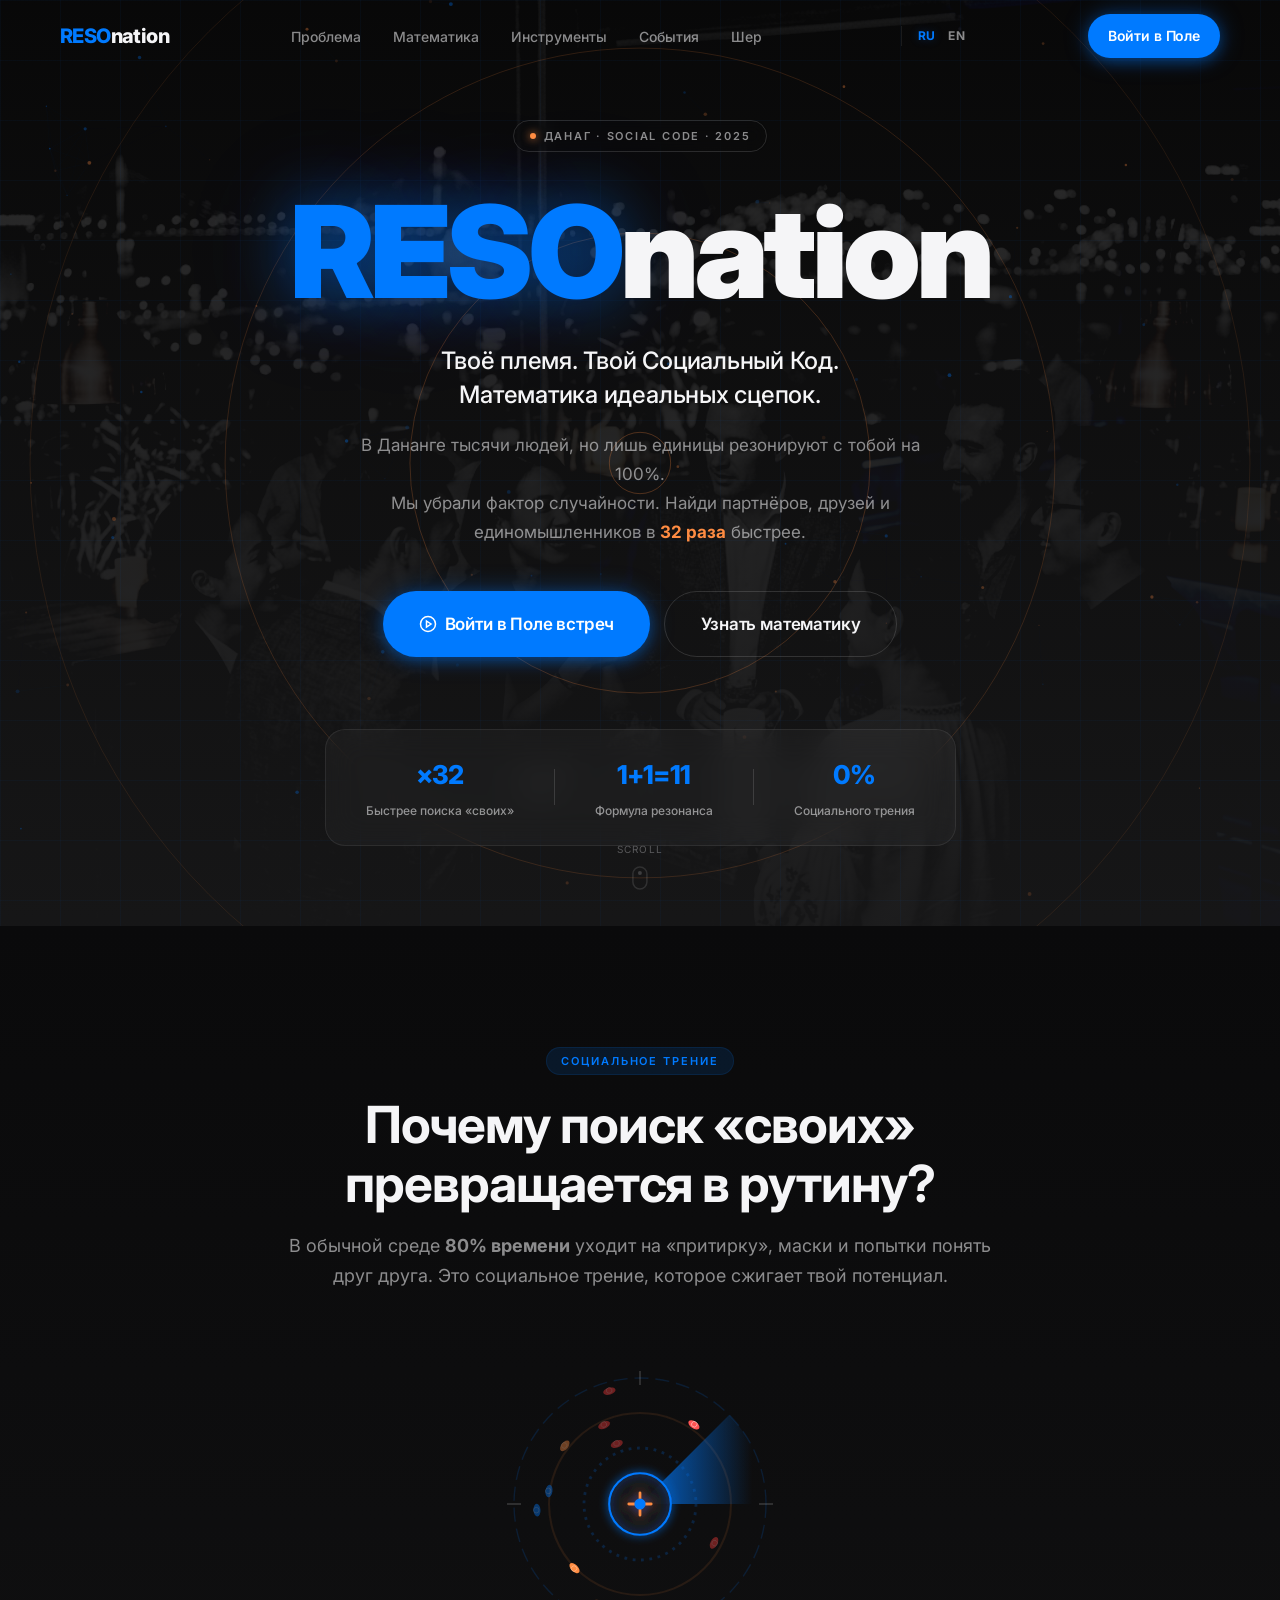
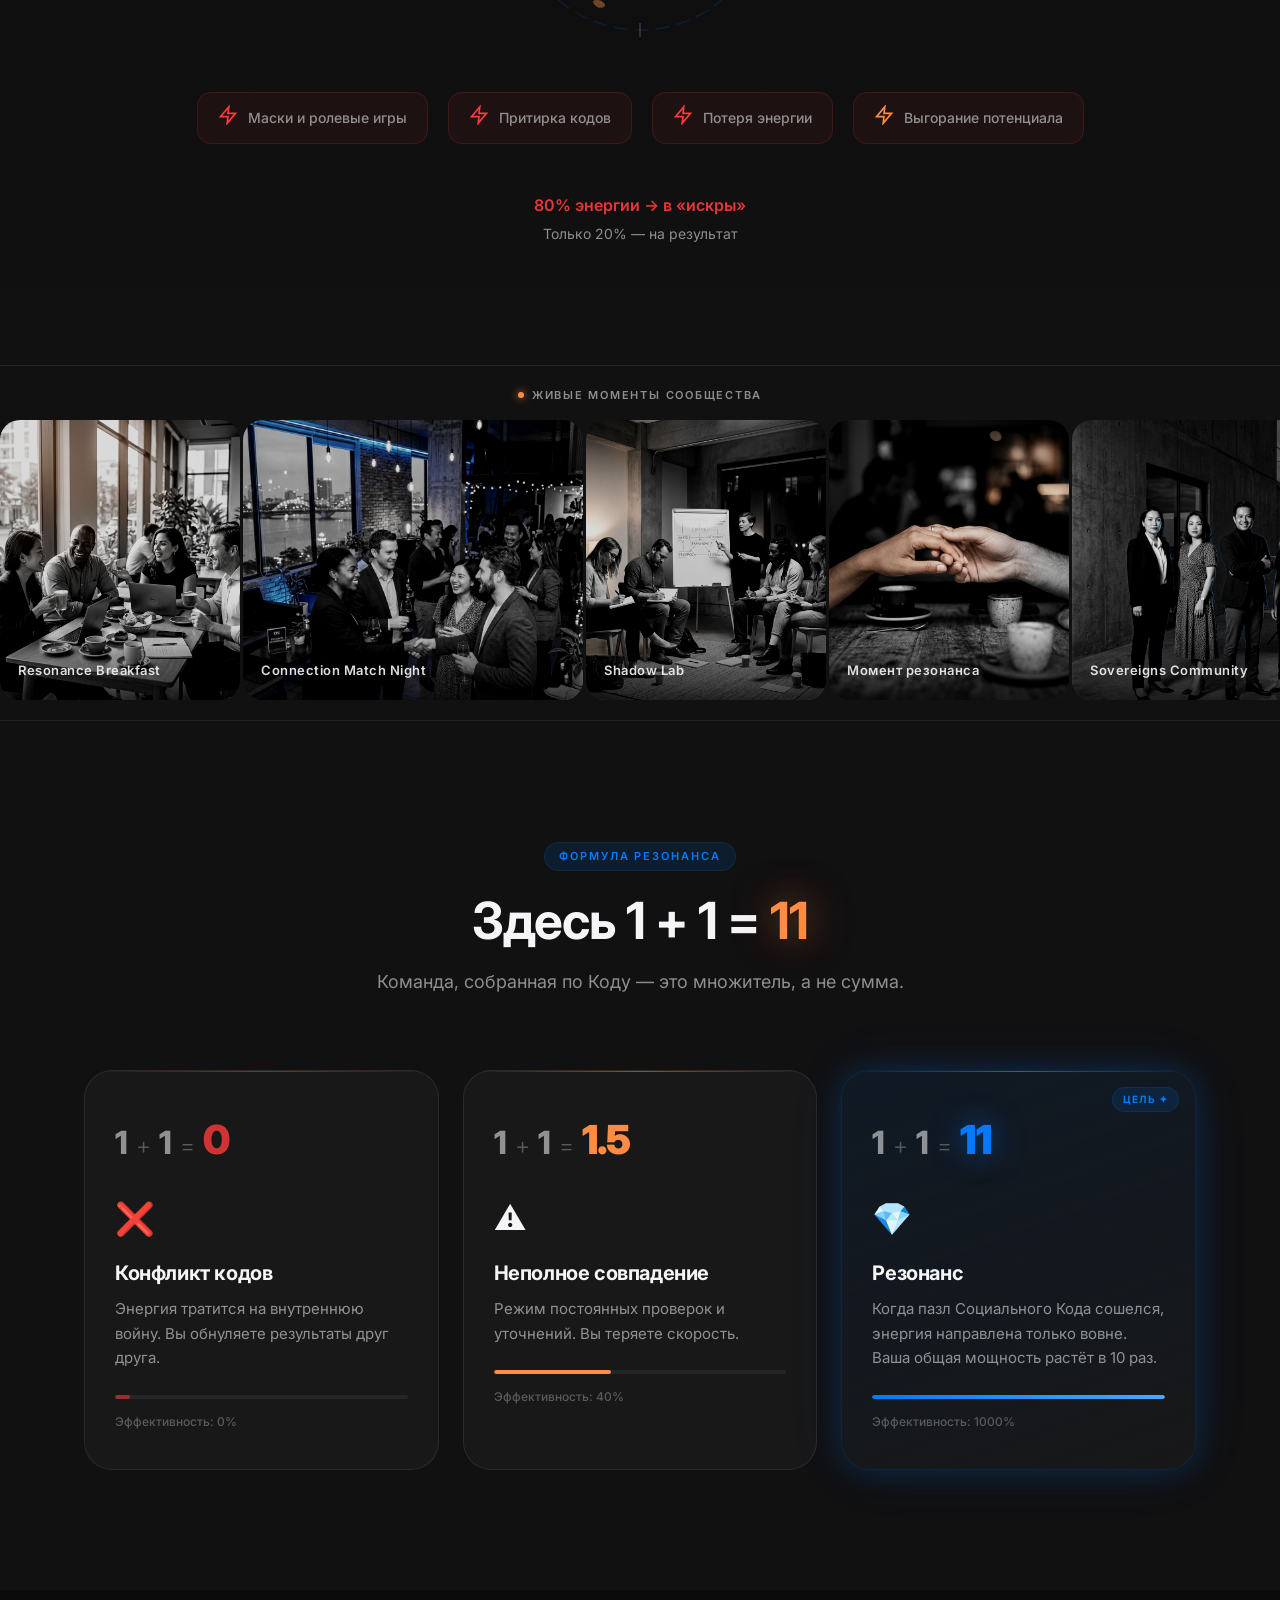
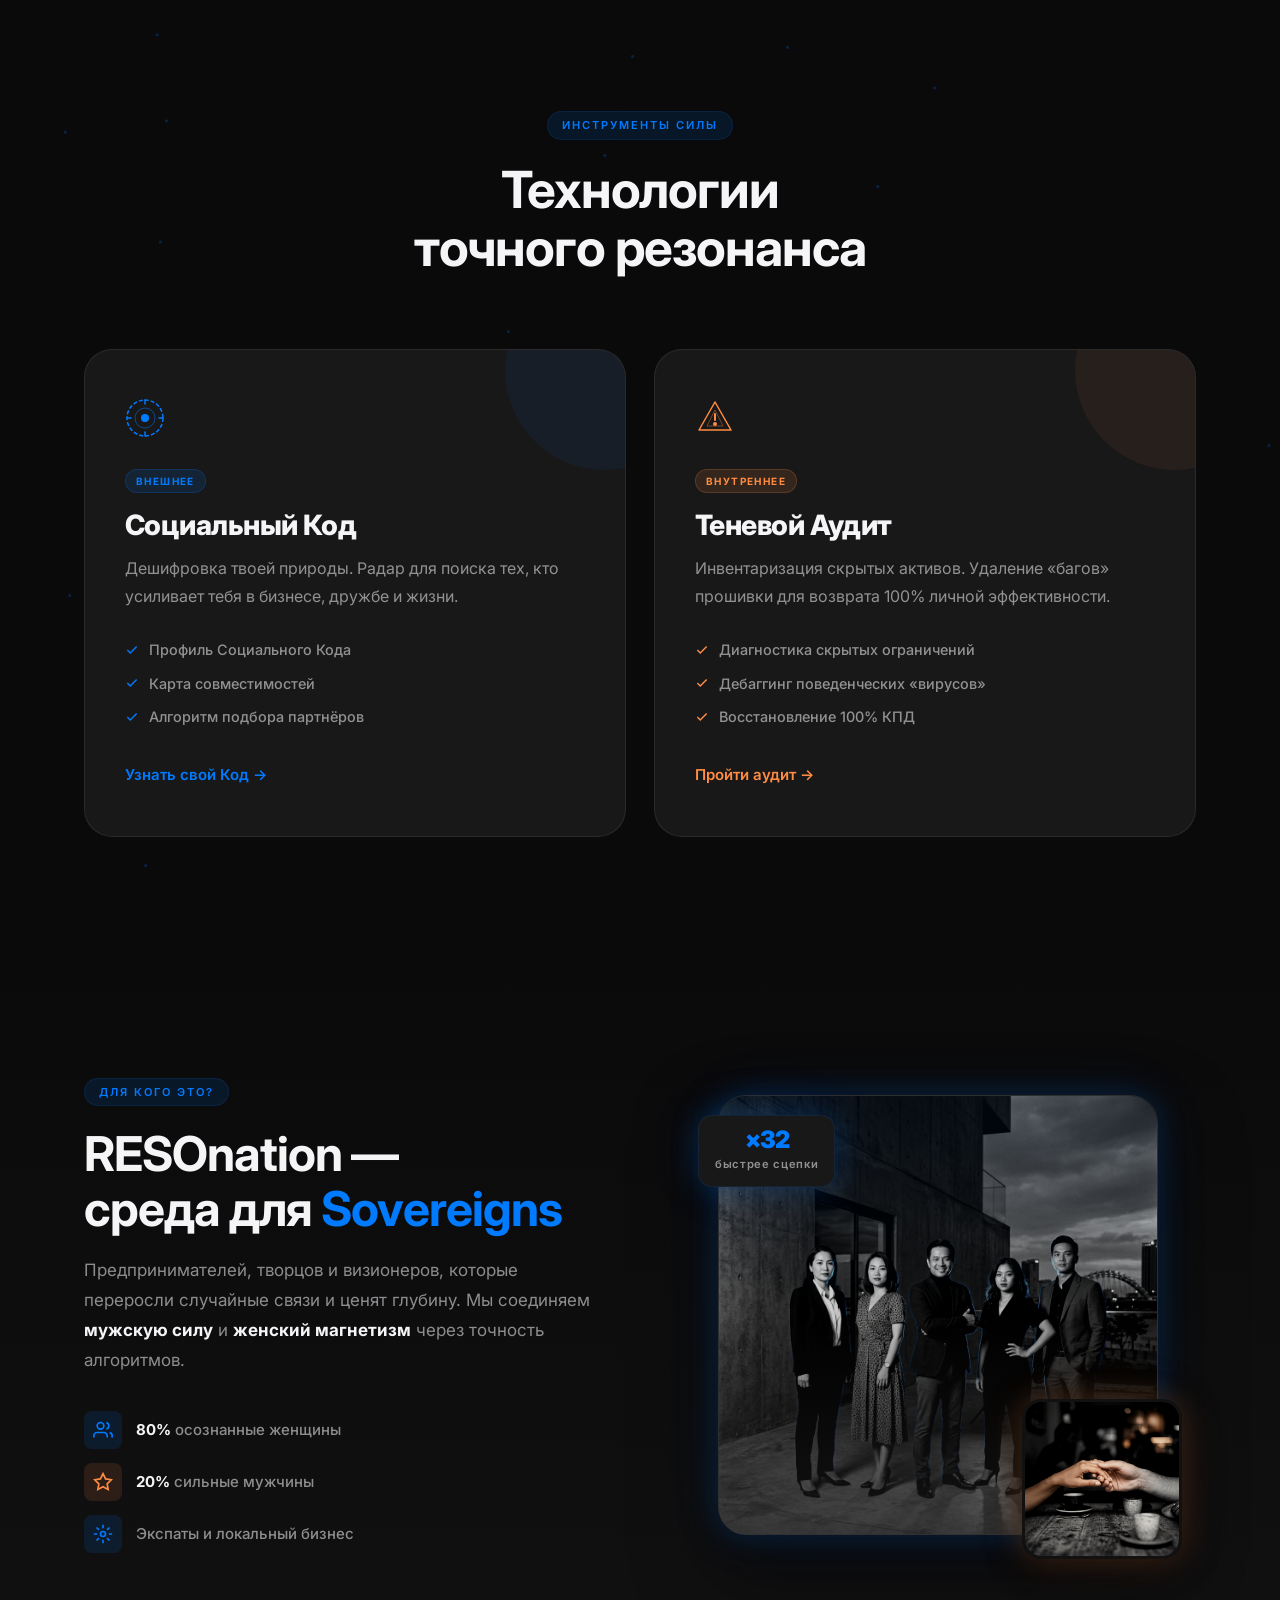
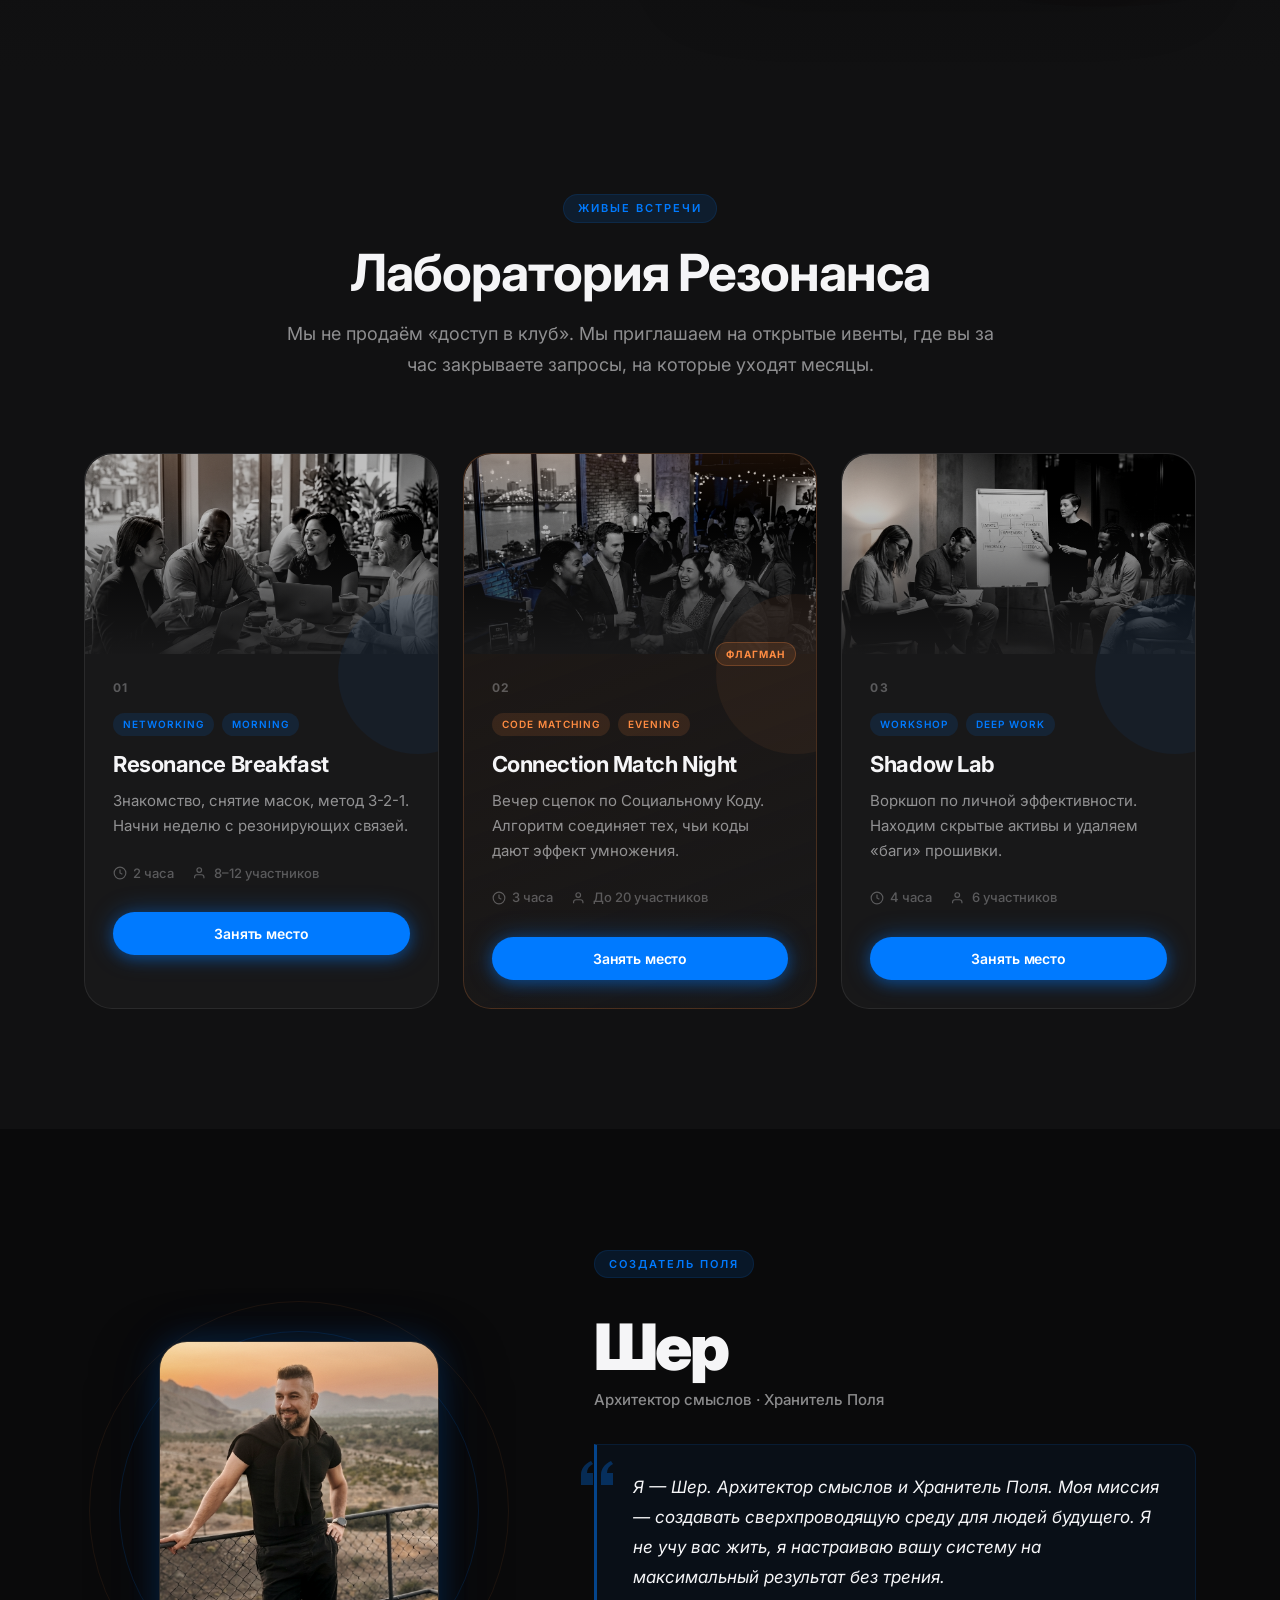
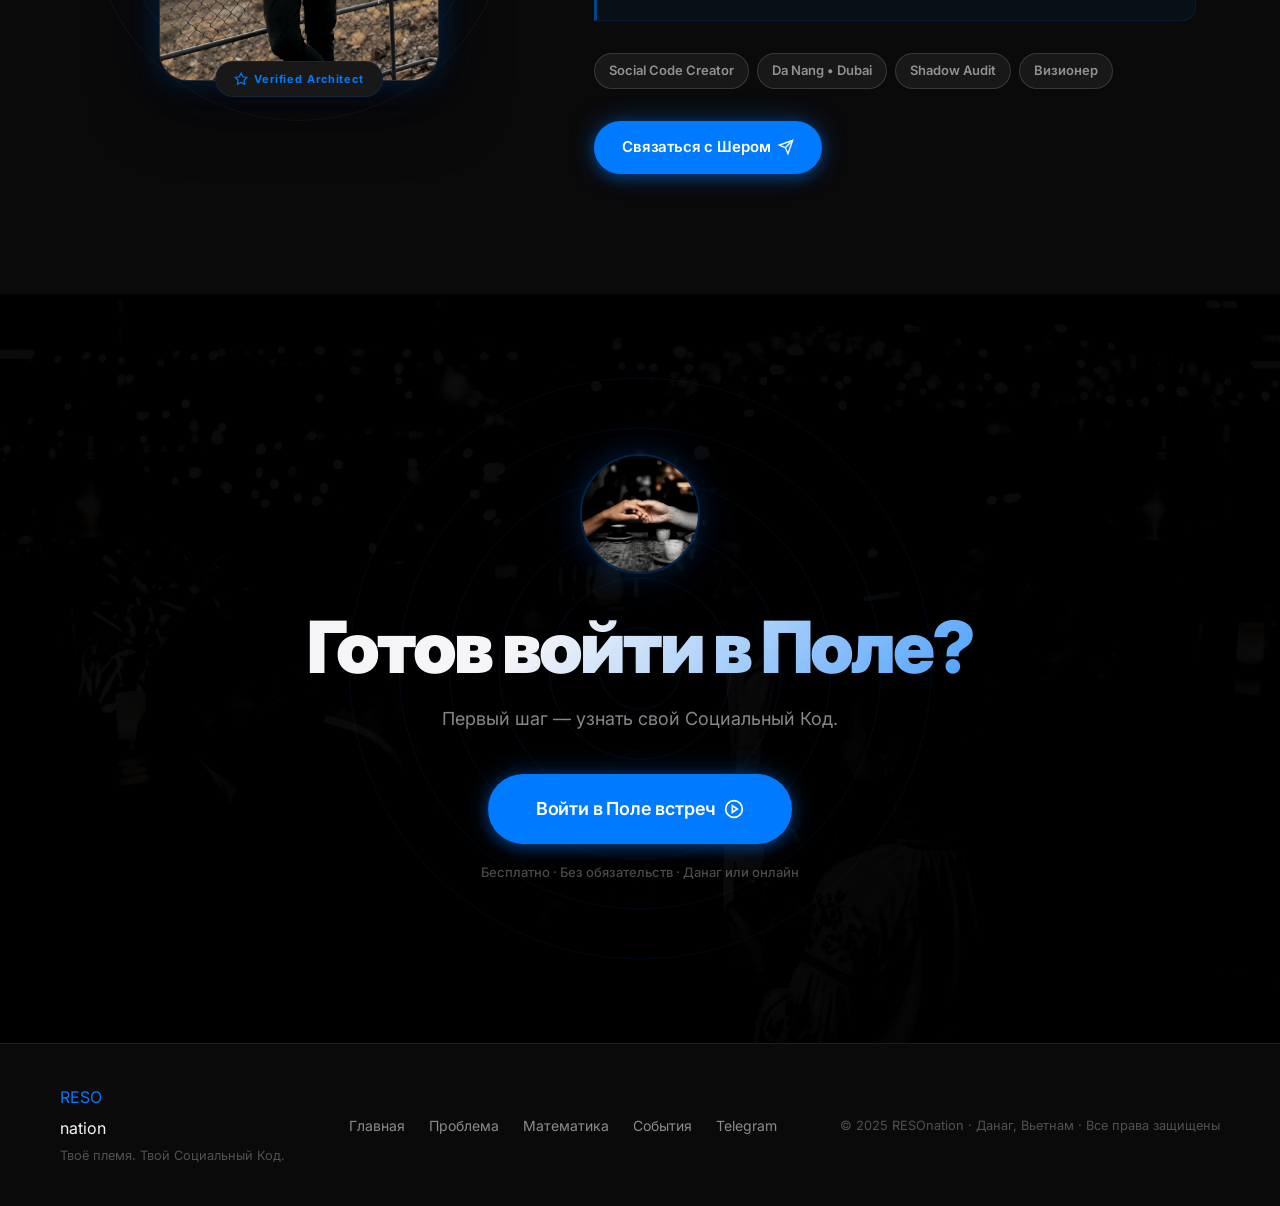
==== commit 1ac28fac: "feat: eliminate horizontal block shifts and restrict hero parallax" ====
--- a/index.html
+++ b/index.html
@@ -25,6 +25,10 @@
         <li><a href="#events">События</a></li>
         <li><a href="#architect">Шер</a></li>
       </ul>
+      <div class="lang-switcher">
+        <a href="index.html" class="lang-link active">RU</a>
+        <a href="en.html" class="lang-link">EN</a>
+      </div>
       <a href="https://t.me/" id="nav-cta" class="btn btn--primary btn--sm">Войти в Поле</a>
       <button class="nav__burger" id="nav-burger" aria-label="Меню">
         <span></span><span></span><span></span>
@@ -36,6 +40,10 @@
       <a href="#tools">Инструменты</a>
       <a href="#events">События</a>
       <a href="#architect">Шер</a>
+      <div class="lang-switcher">
+        <a href="index.html" class="lang-link active">RU</a>
+        <a href="en.html" class="lang-link">EN</a>
+      </div>
       <a href="https://t.me/" class="btn btn--primary">Войти в Поле</a>
     </div>
   </nav>
@@ -118,15 +126,44 @@
       <!-- Engine metaphor -->
       <div class="engine-diagram">
         <div class="engine__core">
-          <div class="engine__ring engine__ring--1"></div>
-          <div class="engine__ring engine__ring--2"></div>
-          <div class="engine__ring engine__ring--3"></div>
-          <div class="engine__center">
-            <svg width="40" height="40" viewBox="0 0 40 40" fill="none">
-              <circle cx="20" cy="20" r="18" stroke="#007AFF" stroke-width="1.5"/>
-              <path d="M12 20 L28 20 M20 12 L20 28" stroke="#FF8C42" stroke-width="2" stroke-linecap="round"/>
-            </svg>
-          </div>
+          <!-- Premium SVG Scanner -->
+          <svg class="scanner-svg" viewBox="0 0 200 200" fill="none" xmlns="http://www.w3.org/2000/svg">
+            <defs>
+              <filter id="scannerGlow" x="-20%" y="-20%" width="140%" height="140%">
+                <feGaussianBlur stdDeviation="3" result="blur" />
+                <feComposite in="SourceGraphic" in2="blur" operator="over" />
+              </filter>
+              <linearGradient id="sweepGradient" x1="100" y1="100" x2="180" y2="100" gradientUnits="userSpaceOnUse">
+                <stop offset="0%" stop-color="#007AFF" stop-opacity="0.8" />
+                <stop offset="100%" stop-color="#007AFF" stop-opacity="0" />
+              </linearGradient>
+            </defs>
+            
+            <!-- Background Rings -->
+            <circle class="scanner__ring scanner__ring--outer" cx="100" cy="100" r="90" stroke="rgba(0,122,255,0.15)" stroke-width="1" stroke-dasharray="10 5" />
+            <circle class="scanner__ring scanner__ring--mid" cx="100" cy="100" r="65" stroke="rgba(255,140,66,0.1)" stroke-width="1.5" />
+            <circle class="scanner__ring scanner__ring--inner" cx="100" cy="100" r="40" stroke="rgba(0,122,255,0.2)" stroke-width="2" stroke-dasharray="2 4" />
+            
+            <g id="scanner-figures"></g>
+
+            <!-- Radar Sweep -->
+            <path class="scanner__sweep" d="M100 100 L190 100 A90 90 0 0 0 163.64 36.36 Z" fill="url(#sweepGradient)" />
+            
+            <!-- Coordinates / Data Markers -->
+            <g class="scanner__markers" stroke="rgba(255,255,255,0.2)" stroke-width="1">
+              <line x1="100" y1="5" x2="100" y2="15" />
+              <line x1="100" y1="185" x2="100" y2="195" />
+              <line x1="5" y1="100" x2="15" y2="100" />
+              <line x1="185" y1="100" x2="195" y2="100" />
+            </g>
+            
+            <!-- Center Core -->
+            <g class="scanner__center" filter="url(#scannerGlow)">
+              <circle cx="100" cy="100" r="22" fill="rgba(26,26,27,0.8)" stroke="#007AFF" stroke-width="1.5" />
+              <path d="M92 100 H108 M100 92 V108" stroke="#FF8C42" stroke-width="2" stroke-linecap="round" />
+              <circle cx="100" cy="100" r="4" fill="#007AFF" />
+            </g>
+          </svg>
         </div>
 
         <div class="friction-items">
--- a/styles.css
+++ b/styles.css
@@ -3,9 +3,9 @@
    ═══════════════════════════════════════════════════════════ */
 
 :root {
-  --color-base: #1A1A1B;
-  --color-base-2: #222224;
-  --color-base-3: #2A2A2C;
+  --color-base: #0A0A0B;
+  --color-base-2: #111112;
+  --color-base-3: #181819;
   --color-blue: #007AFF;
   --color-blue-glow: rgba(0, 122, 255, 0.25);
   --color-blue-dim: rgba(0, 122, 255, 0.12);
@@ -144,7 +144,7 @@
   transition: background 0.3s, border-color 0.3s;
 }
 .nav.scrolled {
-  background: rgba(26, 26, 27, 0.85);
+  background: rgba(10, 10, 11, 0.85);
   backdrop-filter: blur(16px) saturate(180%);
   -webkit-backdrop-filter: blur(16px) saturate(180%);
   border-bottom: 1px solid var(--color-border);
@@ -213,6 +213,45 @@
 .nav__mobile a:last-child { border-bottom: none; }
 .nav__mobile.open { display: flex; }
 
+/* Language Switcher */
+.lang-switcher {
+  display: flex;
+  gap: 12px;
+  align-items: center;
+  margin-left: 16px;
+  padding-left: 16px;
+  border-left: 1px solid var(--color-border);
+}
+
+.lang-link {
+  font-size: 0.75rem;
+  font-weight: 700;
+  text-transform: uppercase;
+  color: var(--color-text-muted);
+  text-decoration: none;
+  transition: all 0.2s ease;
+  letter-spacing: 0.05em;
+}
+
+.lang-link:hover {
+  color: var(--color-text);
+}
+
+.lang-link.active {
+  color: var(--color-blue);
+  text-shadow: 0 0 10px rgba(0, 122, 255, 0.3);
+}
+
+@media (max-width: 768px) {
+  .lang-switcher {
+    margin: 16px 0 0 0;
+    padding: 16px 0 0 0;
+    border-left: none;
+    border-top: 1px solid var(--color-border);
+    justify-content: center;
+  }
+}
+
 /* ─────────────────────────────────────────────────────────
    HERO
 ───────────────────────────────────────────────────────── */
@@ -390,37 +429,71 @@
 }
 .engine__core {
   position: relative;
-  width: 180px;
-  height: 180px;
+  width: 280px;
+  height: 280px;
   display: flex;
   align-items: center;
   justify-content: center;
 }
-.engine__ring {
-  position: absolute;
-  border-radius: 50%;
-  border: 1px solid;
-  animation: engineSpin linear infinite;
-}
-.engine__ring--1 {
-  width: 180px; height: 180px;
-  border-color: rgba(0,122,255,0.25);
-  animation-duration: 16s;
-}
-.engine__ring--2 {
-  width: 130px; height: 130px;
-  border-color: rgba(255,140,66,0.2);
-  animation-duration: 10s;
-  animation-direction: reverse;
-}
-.engine__ring--3 {
-  width: 80px; height: 80px;
-  border-color: rgba(255,59,59,0.3);
-  animation-duration: 6s;
+.scanner-svg {
+  width: 100%;
+  height: 100%;
+}
+.scanner__ring {
+  transform-origin: center;
+}
+.scanner__ring--outer {
+  animation: engineSpin 20s linear infinite;
+}
+.scanner__ring--inner {
+  animation: engineSpin 10s linear infinite reverse;
+}
+.scanner__sweep {
+  transform-origin: center;
+  animation: engineSpin 4s linear infinite;
+}
+.scanner__center {
+  transform-origin: center;
+  animation: corePulse 2s ease-in-out infinite;
 }
 @keyframes engineSpin {
   from { transform: rotate(0deg); }
   to { transform: rotate(360deg); }
+}
+@keyframes corePulse {
+  0%, 100% { transform: scale(1); filter: brightness(1); }
+  50% { transform: scale(1.05); filter: brightness(1.3); }
+}
+
+/* Radar Figures */
+.radar-dot {
+  transition: opacity 0.3s ease, filter 0.3s ease;
+  opacity: 0.4;
+}
+.radar-dot .dot-body { fill: currentColor; }
+.radar-dot .dot-head { 
+  fill: currentColor; 
+  stroke: rgba(255,255,255,0.4); 
+  stroke-width: 0.5px;
+}
+
+.radar-dot[data-color="red"]    { color: #FF3B3B; }
+.radar-dot[data-color="orange"] { color: #FF8C42; }
+.radar-dot[data-color="blue"]   { color: #007AFF; }
+
+/* Light-up / Flash states */
+.radar-dot.is-lit {
+  opacity: 1;
+  filter: brightness(1.5);
+}
+.radar-dot.is-lit[data-color="blue"] {
+  filter: drop-shadow(0 0 8px #007AFF) brightness(2.5);
+}
+.radar-dot.is-lit[data-color="orange"] {
+  filter: drop-shadow(0 0 5px #FF8C42) brightness(1.8);
+}
+.radar-dot.is-lit[data-color="red"] {
+  filter: brightness(1.4);
 }
 .engine__center {
   position: relative;
@@ -486,7 +559,7 @@
   display: grid;
   grid-template-columns: repeat(3, 1fr);
   gap: 24px;
-  align-items: start;
+  align-items: stretch;
 }
 .math-card {
   padding: 36px 30px;
@@ -610,6 +683,7 @@
   display: grid;
   grid-template-columns: 1fr 1fr;
   gap: 28px;
+  align-items: stretch;
 }
 .tool-card {
   padding: 48px 40px;
@@ -1238,14 +1312,17 @@
   display: flex;
   gap: 3px;
   height: 300px;
-  overflow-x: auto;
-  scrollbar-width: none;
-  -ms-overflow-style: none;
-  cursor: grab;
+  width: max-content;
+  animation: marquee 40s linear infinite;
   padding-bottom: 20px;
 }
-.photo-strip__track::-webkit-scrollbar { display: none; }
-.photo-strip__track:active { cursor: grabbing; }
+.photo-strip__track:hover {
+  animation-play-state: paused;
+}
+@keyframes marquee {
+  0% { transform: translateX(0); }
+  100% { transform: translateX(-50%); }
+}
 .photo-strip__item {
   position: relative;
   flex-shrink: 0;
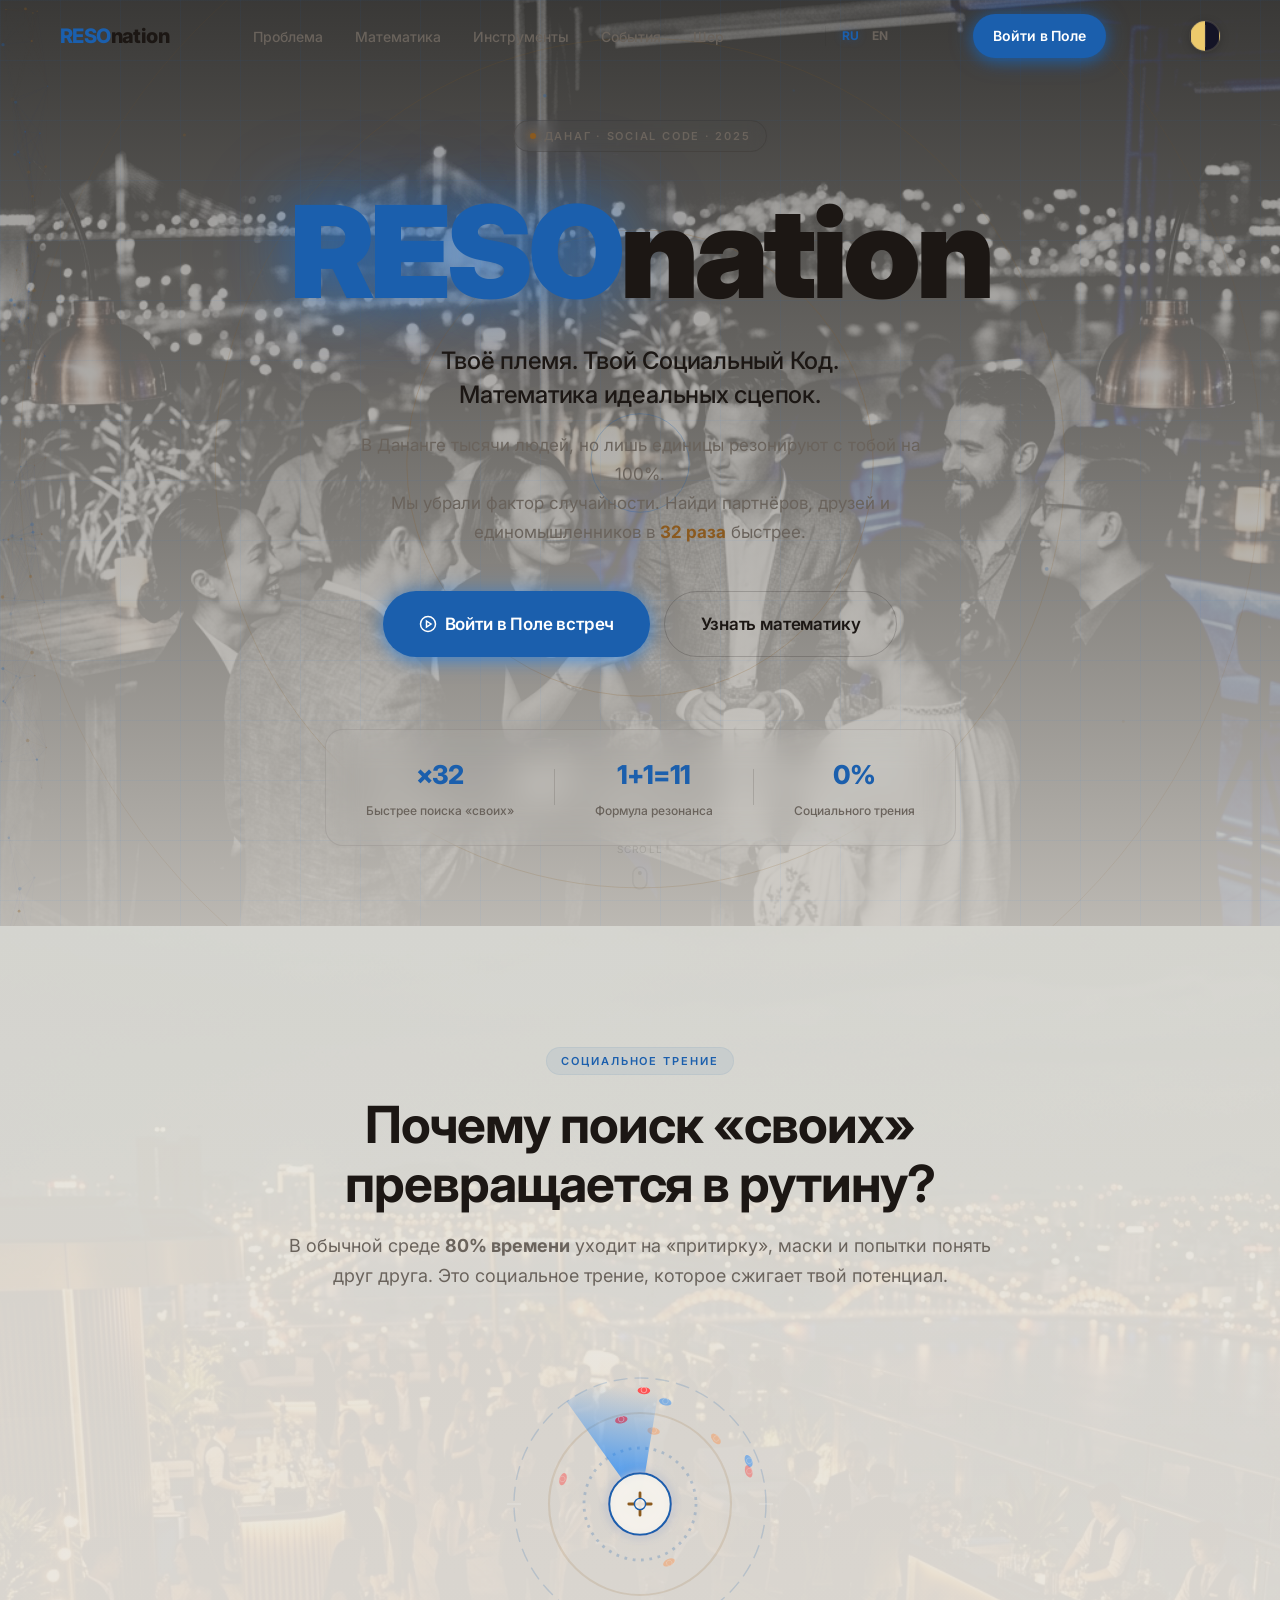
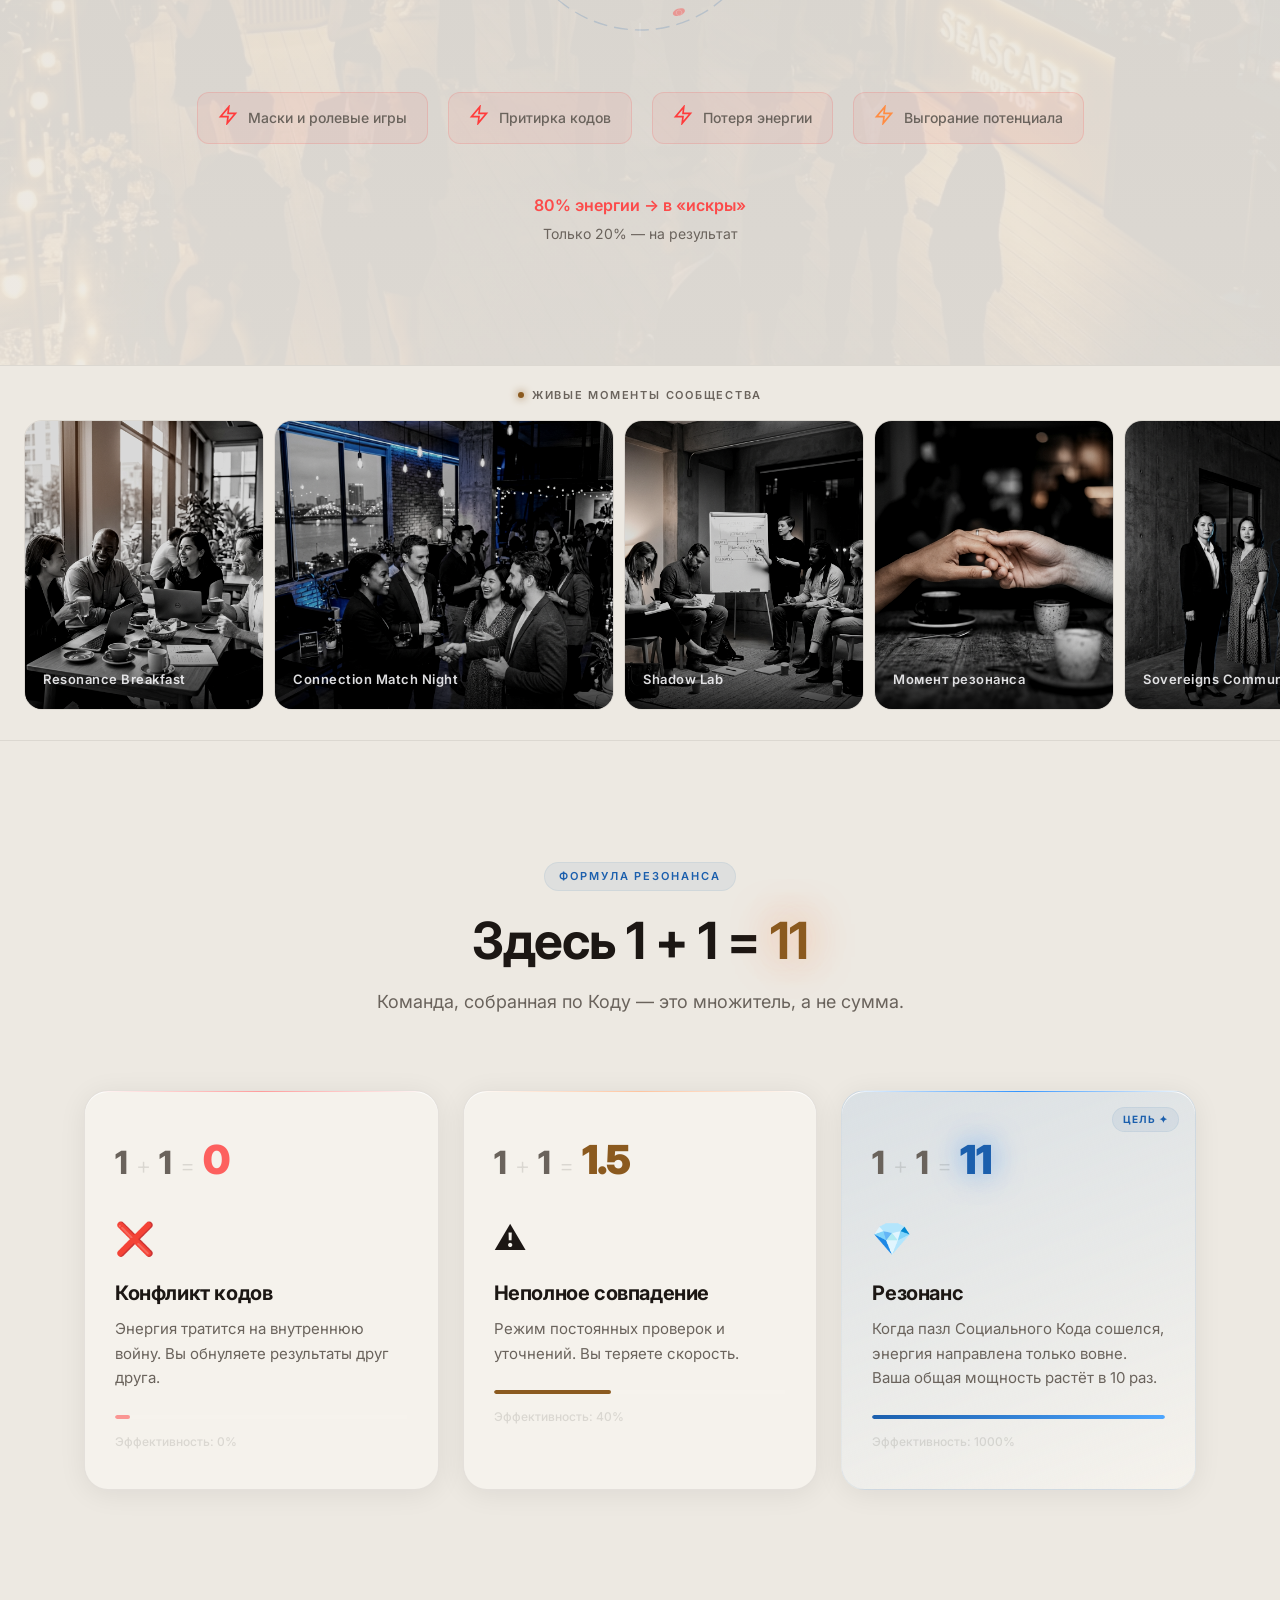
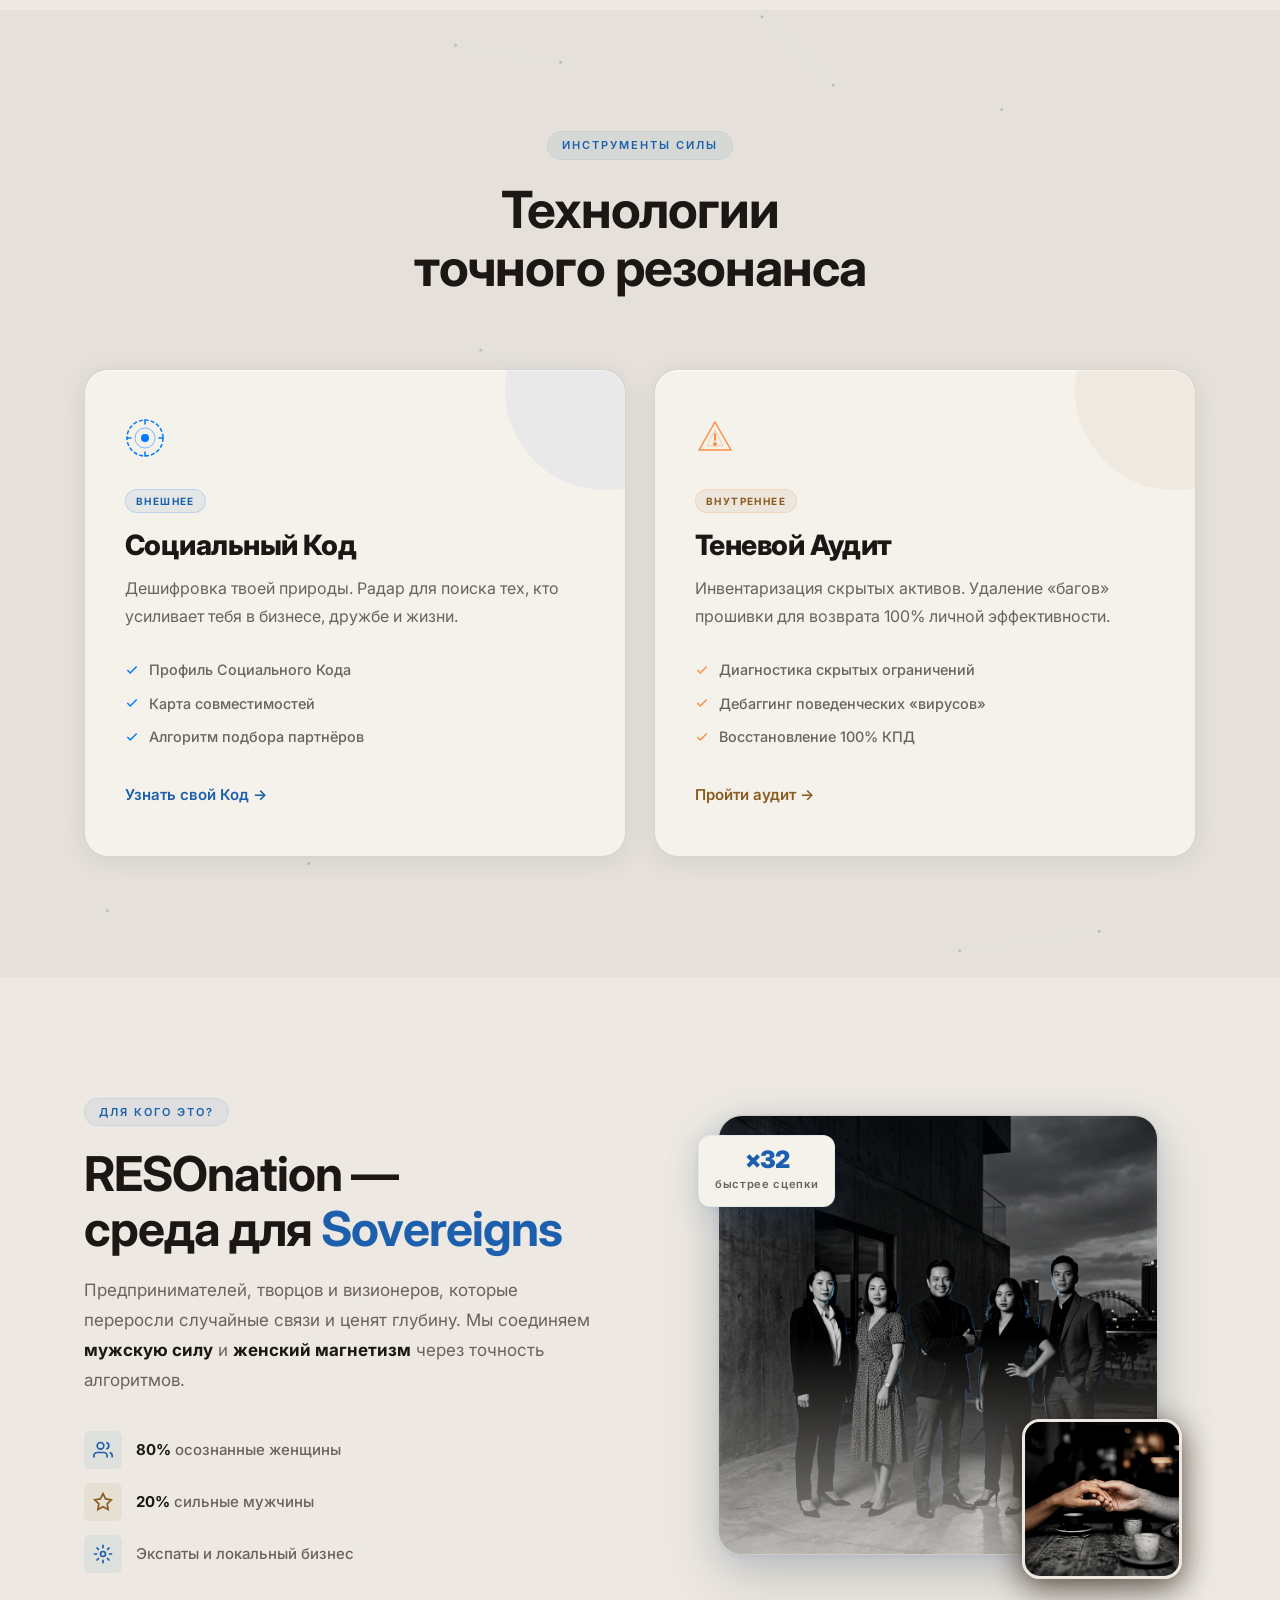
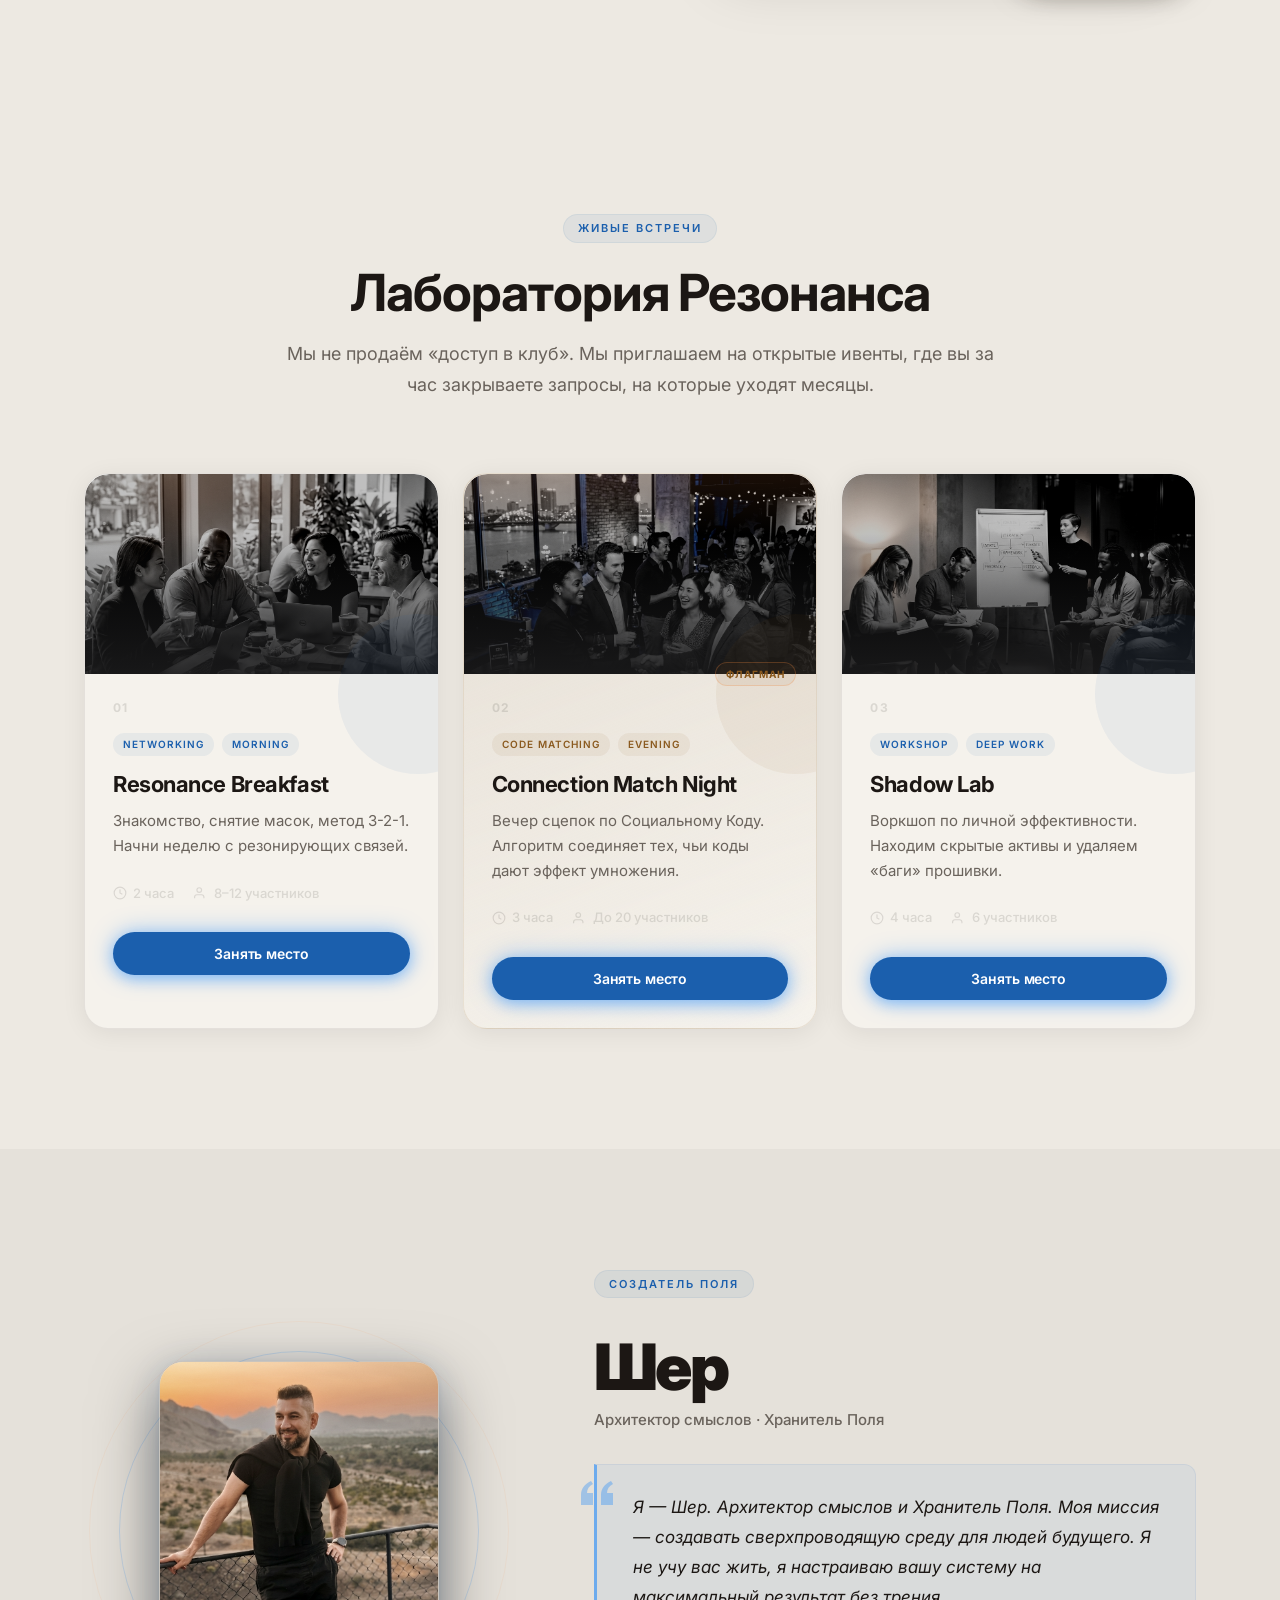
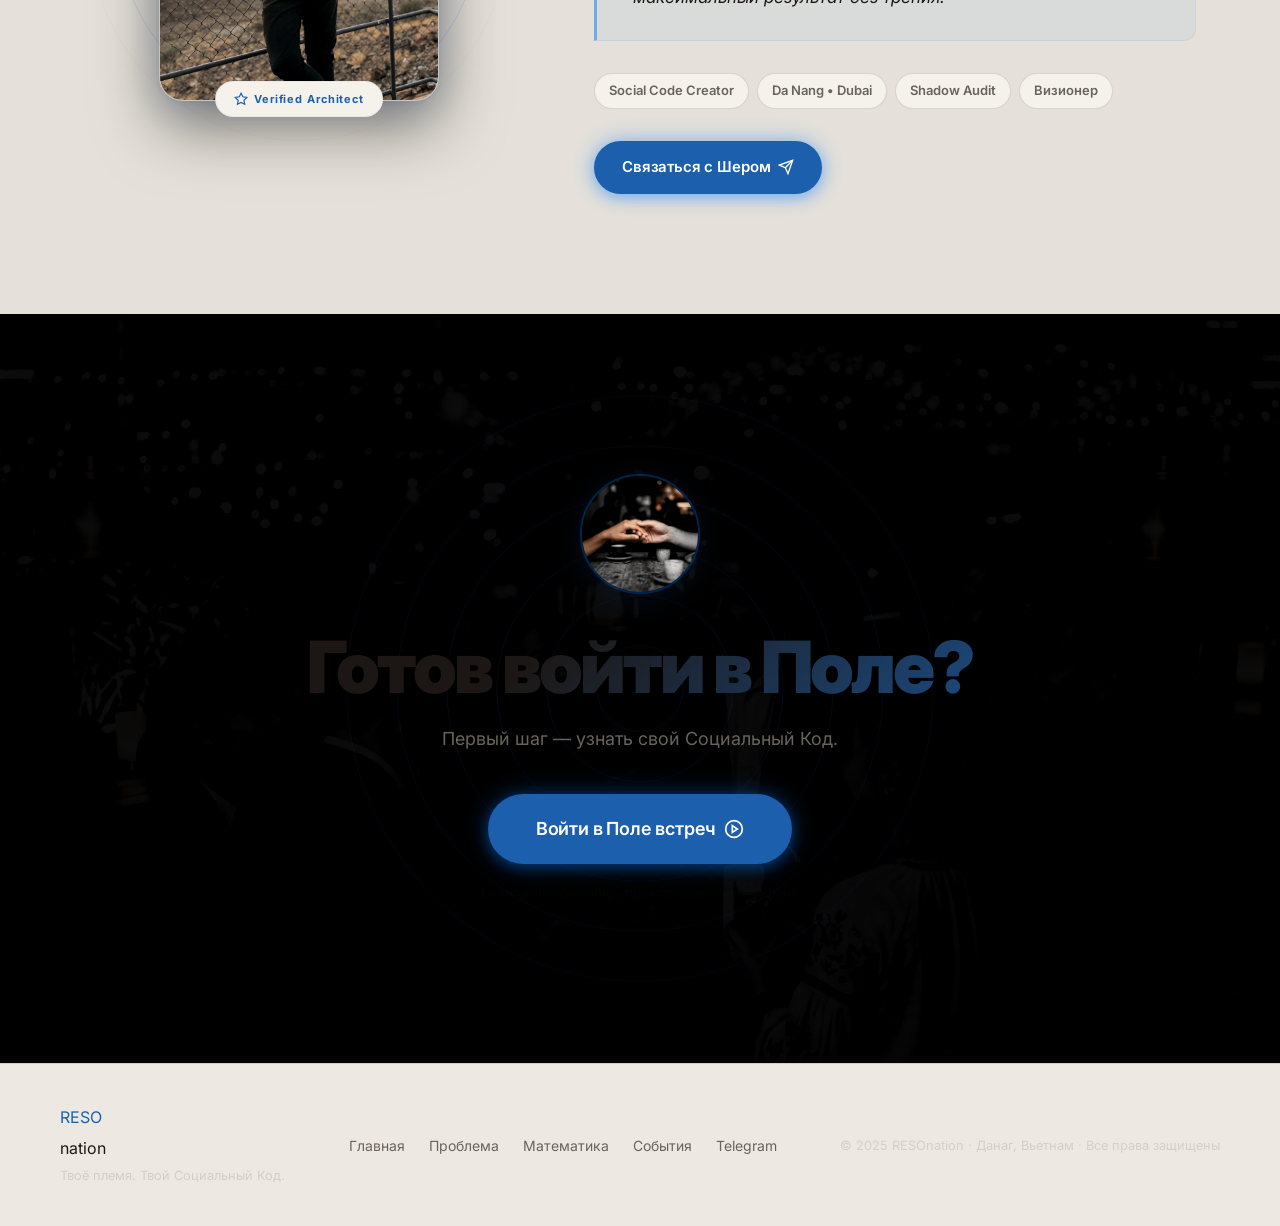
==== commit 205f6f4b: "feat: Minimal Luxury redesign — new color system, half-moon toggle, radar fix, scrollable gallery" ====
--- a/index.html
+++ b/index.html
@@ -30,6 +30,7 @@
         <a href="en.html" class="lang-link">EN</a>
       </div>
       <a href="https://t.me/" id="nav-cta" class="btn btn--primary btn--sm">Войти в Поле</a>
+      <button id="theme-toggle" class="theme-btn" aria-label="Сменить тему"></button>
       <button class="nav__burger" id="nav-burger" aria-label="Меню">
         <span></span><span></span><span></span>
       </button>
--- a/styles.css
+++ b/styles.css
@@ -3,32 +3,81 @@
    ═══════════════════════════════════════════════════════════ */
 
 :root {
-  --color-base: #0A0A0B;
-  --color-base-2: #111112;
-  --color-base-3: #181819;
-  --color-blue: #007AFF;
-  --color-blue-glow: rgba(0, 122, 255, 0.25);
-  --color-blue-dim: rgba(0, 122, 255, 0.12);
-  --color-copper: #FF8C42;
-  --color-copper-glow: rgba(255, 140, 66, 0.25);
-  --color-copper-dim: rgba(255, 140, 66, 0.12);
-  --color-text: #F5F5F7;
-  --color-text-muted: rgba(245, 245, 247, 0.55);
-  --color-text-subtle: rgba(245, 245, 247, 0.3);
-  --color-border: rgba(245, 245, 247, 0.08);
-  --color-border-strong: rgba(245, 245, 247, 0.14);
+  /* ═══ RESOnation — Dark Theme: Minimal Luxury ═══ */
+  --color-base:   #0D0D11;
+  --color-base-2: #131318;
+  --color-base-3: #1E1E27;
+
+  /* Cobalt Blue */
+  --color-blue:       #4D8FDA;
+  --color-blue-rgb:   77, 143, 218;
+  --color-blue-glow:  rgba(77,143,218, 0.22);
+  --color-blue-dim:   rgba(77,143,218, 0.10);
+
+  /* Champagne Gold */
+  --color-copper:       #C8A96B;
+  --color-copper-rgb:   200, 169, 107;
+  --color-copper-glow:  rgba(200,169,107, 0.22);
+  --color-copper-dim:   rgba(200,169,107, 0.10);
+
+  /* Warm Ivory Text */
+  --color-text:        #F2EFE9;
+  --color-text-muted:  rgba(242,239,233, 0.52);
+  --color-text-subtle: rgba(242,239,233, 0.16);
+
+  /* Structure */
+  --color-border:        rgba(255,255,255, 0.06);
+  --color-border-strong: rgba(255,255,255, 0.11);
+  --color-nav-bg:        rgba(13,13,17, 0.92);
+  --color-card-bg:       rgba(30,30,39, 0.92);
 
   --font: 'Inter', -apple-system, BlinkMacSystemFont, 'Segoe UI', sans-serif;
 
-  --radius-sm: 8px;
-  --radius-md: 14px;
-  --radius-lg: 20px;
-  --radius-xl: 28px;
+  --radius-sm:   6px;
+  --radius-md:   12px;
+  --radius-lg:   18px;
+  --radius-xl:   24px;
   --radius-full: 9999px;
 
-  --shadow-blue: 0 0 30px rgba(0, 122, 255, 0.2), 0 0 60px rgba(0, 122, 255, 0.08);
-  --shadow-copper: 0 0 30px rgba(255, 140, 66, 0.2), 0 0 60px rgba(255, 140, 66, 0.08);
-  --shadow-card: 0 8px 32px rgba(0, 0, 0, 0.4), 0 1px 0 rgba(255,255,255,0.05) inset;
+  --shadow-blue:   0 4px 32px rgba(77,143,218, 0.18), 0 0 80px rgba(77,143,218,0.06);
+  --shadow-copper: 0 4px 32px rgba(200,169,107, 0.20), 0 0 80px rgba(200,169,107,0.07);
+  --shadow-card:   0 8px 48px rgba(0,0,0, 0.50), 0 1px 0 rgba(255,255,255,0.04) inset;
+  --shadow-nav:    0 2px 40px rgba(0,0,0, 0.40);
+}
+
+/* ═══ LIGHT THEME — Warm Linen Luxury ═══ */
+[data-theme="light"] {
+  --color-base:   #E5E1DA;
+  --color-base-2: #EDE9E2;
+  --color-base-3: #F5F2EC;
+
+  /* Deep Sapphire */
+  --color-blue:      #1B5FAD;
+  --color-blue-rgb:  27, 95, 173;
+  --color-blue-glow: rgba(27,95,173, 0.12);
+  --color-blue-dim:  rgba(27,95,173, 0.07);
+
+  /* Amber Bronze */
+  --color-copper:      #8B5A1F;
+  --color-copper-rgb:  139, 90, 31;
+  --color-copper-glow: rgba(139,90,31, 0.12);
+  --color-copper-dim:  rgba(139,90,31, 0.07);
+
+  /* Warm Near-Black Text */
+  --color-text:        #1C1714;
+  --color-text-muted:  #6A635C;
+  --color-text-subtle: rgba(28,23,20, 0.12);
+
+  /* Structure */
+  --color-border:        rgba(28,23,20, 0.08);
+  --color-border-strong: rgba(28,23,20, 0.14);
+  --color-nav-bg:        rgba(229,225,218, 0.94);
+  --color-card-bg:       rgba(253,250,246, 0.97);
+
+  --shadow-blue:   0 6px 32px rgba(27,95,173, 0.14), 0 1px 4px rgba(27,95,173,0.08);
+  --shadow-copper: 0 6px 32px rgba(139,90,31, 0.14), 0 1px 4px rgba(139,90,31,0.08);
+  --shadow-card:   0 2px 24px rgba(0,0,0, 0.07), 0 1px 0 rgba(255,255,255, 0.90) inset;
+  --shadow-nav:    0 2px 24px rgba(0,0,0, 0.06);
 }
 
 /* ── Reset ──────────────────────────────────────────────── */
@@ -144,10 +193,11 @@
   transition: background 0.3s, border-color 0.3s;
 }
 .nav.scrolled {
-  background: rgba(10, 10, 11, 0.85);
+  background: var(--color-nav-bg);
   backdrop-filter: blur(16px) saturate(180%);
   -webkit-backdrop-filter: blur(16px) saturate(180%);
   border-bottom: 1px solid var(--color-border);
+  box-shadow: var(--shadow-nav);
 }
 .nav__inner {
   max-width: 1160px;
@@ -201,7 +251,9 @@
   padding: 20px 0;
   gap: 16px;
   border-top: 1px solid var(--color-border);
-  background: rgba(26,26,27,0.97);
+  background: var(--color-nav-bg);
+  backdrop-filter: blur(20px) saturate(160%);
+  -webkit-backdrop-filter: blur(20px) saturate(160%);
 }
 .nav__mobile a {
   font-size: 1rem;
@@ -252,6 +304,43 @@
   }
 }
 
+/* ── Theme Toggle — Half-Moon Button ─────────────────── */
+.theme-btn {
+  flex-shrink: 0;
+  width: 30px;
+  height: 30px;
+  padding: 0;
+  border-radius: 50%;
+  border: 1px solid rgba(150,140,120, 0.28);
+  cursor: pointer;
+  background: linear-gradient(
+    90deg,
+    #EDCA6C 0%,
+    #EDCA6C 50%,
+    #141426 50%,
+    #141426 100%
+  );
+  position: relative;
+  overflow: hidden;
+  transition: transform 0.35s cubic-bezier(0.34,1.56,0.64,1), box-shadow 0.3s ease;
+  box-shadow: 0 2px 10px rgba(0,0,0,0.22), 0 0 0 1px rgba(150,140,120,0.14);
+}
+.theme-btn::after {
+  content: '';
+  position: absolute;
+  left: 50%;
+  top: 10%;
+  height: 80%;
+  width: 1px;
+  background: rgba(180,160,130, 0.40);
+  transform: translateX(-50%);
+}
+.theme-btn:hover {
+  transform: scale(1.14);
+  box-shadow: 0 4px 20px rgba(0,0,0,0.30), 0 0 0 2px rgba(200,169,107, 0.28);
+}
+.theme-btn:active { transform: scale(0.94); }
+
 /* ─────────────────────────────────────────────────────────
    HERO
 ───────────────────────────────────────────────────────── */
@@ -449,8 +538,7 @@
   animation: engineSpin 10s linear infinite reverse;
 }
 .scanner__sweep {
-  transform-origin: center;
-  animation: engineSpin 4s linear infinite;
+  /* Driven by JS for sync with correct pivot in SVG attribute */
 }
 .scanner__center {
   transform-origin: center;
@@ -467,8 +555,13 @@
 
 /* Radar Figures */
 .radar-dot {
-  transition: opacity 0.3s ease, filter 0.3s ease;
+  transition: opacity 0.8s cubic-bezier(0.16, 1, 0.3, 1), filter 0.8s cubic-bezier(0.16, 1, 0.3, 1);
   opacity: 0.4;
+}
+.radar-dot.is-lit {
+  transition: none;
+  opacity: 1;
+  filter: brightness(1.5);
 }
 .radar-dot .dot-body { fill: currentColor; }
 .radar-dot .dot-head { 
@@ -912,8 +1005,8 @@
   box-shadow: var(--shadow-blue);
 }
 .event-card--featured {
-  border-color: rgba(255,140,66,0.2);
-  background: linear-gradient(160deg, rgba(255,140,66,0.06), var(--color-base-3));
+  border-color: var(--color-copper-glow);
+  background: linear-gradient(160deg, var(--color-copper-dim), var(--color-base-3));
 }
 .event-card--featured:hover {
   border-color: var(--color-copper-dim);
@@ -1246,7 +1339,9 @@
 }
 @media (max-width: 768px) {
   .section { padding: 80px 0; }
-  .nav__links, .nav__logo ~ .btn { display: none; }
+  .nav__inner .nav__links,
+  .nav__inner .lang-switcher,
+  .nav__logo ~ .btn { display: none; }
   .nav__burger { display: flex; }
   .tools-grid { grid-template-columns: 1fr; }
   .events-grid { grid-template-columns: 1fr; }
@@ -1310,27 +1405,34 @@
 }
 .photo-strip__track {
   display: flex;
-  gap: 3px;
-  height: 300px;
-  width: max-content;
-  animation: marquee 40s linear infinite;
-  padding-bottom: 20px;
-}
-.photo-strip__track:hover {
-  animation-play-state: paused;
-}
-@keyframes marquee {
-  0% { transform: translateX(0); }
-  100% { transform: translateX(-50%); }
-}
+  gap: 10px;
+  height: 320px;
+  overflow-x: auto;
+  scroll-snap-type: x mandatory;
+  -webkit-overflow-scrolling: touch;
+  padding: 0 24px 16px;
+  scroll-padding-left: 24px;
+  cursor: grab;
+  scrollbar-width: thin;
+  scrollbar-color: rgba(150,140,120, 0.3) transparent;
+}
+.photo-strip__track::-webkit-scrollbar { height: 3px; }
+.photo-strip__track::-webkit-scrollbar-track { background: transparent; }
+.photo-strip__track::-webkit-scrollbar-thumb {
+  background: rgba(150,140,120, 0.35);
+  border-radius: 2px;
+}
+.photo-strip__track.is-dragging { cursor: grabbing; scroll-snap-type: none; }
 .photo-strip__item {
   position: relative;
   flex-shrink: 0;
   width: 240px;
-  height: 280px;
+  height: 290px;
   border-radius: var(--radius-lg);
   overflow: hidden;
   transition: transform 0.4s ease, box-shadow 0.4s ease;
+  scroll-snap-align: start;
+  border: 1px solid var(--color-border);
 }
 .photo-strip__item--wide {
   width: 340px;
@@ -1547,3 +1649,126 @@
   .nation-photo-main { height: 320px; }
   .nation-photo-secondary { width: 120px; height: 120px; }
 }
+
+/* ═══════════════════════════════════════════════════════════
+   LUXURY DESIGN ENHANCEMENTS
+   ═══════════════════════════════════════════════════════════ */
+
+/* Section alternating backgrounds for depth */
+.math-section { background: var(--color-base-2); }
+.tools-section { background: var(--color-base); }
+.nation-section { background: var(--color-base-2); }
+
+/* Problem section — ambient atmosphere background */
+.problem {
+  position: relative;
+  overflow: hidden;
+}
+.problem::before {
+  content: '';
+  position: absolute;
+  inset: 0;
+  background-image: url('img-luxury-bg.png');
+  background-size: cover;
+  background-position: center 40%;
+  opacity: 0.05;
+  z-index: 0;
+  pointer-events: none;
+}
+[data-theme="light"] .problem::before { opacity: 0.07; }
+.problem .section__container { position: relative; z-index: 1; }
+.problem .engine-diagram { position: relative; z-index: 1; }
+
+/* Enhanced tool cards */
+.tool-card {
+  border: 1px solid var(--color-border-strong);
+  transition: transform 0.32s ease, box-shadow 0.32s ease, border-color 0.32s ease;
+}
+.tool-card:hover {
+  border-color: rgba(var(--color-blue-rgb), 0.28);
+  box-shadow: 0 20px 60px rgba(0,0,0,0.5), var(--shadow-blue);
+}
+[data-theme="light"] .tool-card {
+  box-shadow: 0 4px 28px rgba(0,0,0,0.08), 0 1px 0 rgba(255,255,255,0.85) inset;
+  border-color: var(--color-border-strong);
+}
+[data-theme="light"] .tool-card:hover {
+  box-shadow: 0 12px 48px rgba(0,0,0,0.12), var(--shadow-blue);
+}
+
+/* Math cards enhanced */
+[data-theme="light"] .math-card {
+  box-shadow: 0 4px 28px rgba(0,0,0,0.07), 0 1px 0 rgba(255,255,255,0.9) inset;
+}
+
+/* Event cards enhanced */
+[data-theme="light"] .event-card {
+  box-shadow: 0 4px 24px rgba(0,0,0,0.07), 0 1px 0 rgba(255,255,255,0.9) inset;
+}
+
+/* Nation photo main — fix light theme overlay */
+[data-theme="light"] .nation-photo-main__overlay {
+  background: linear-gradient(
+    180deg,
+    rgba(27,95,173,0.04) 0%,
+    transparent 50%,
+    rgba(229,225,218,0.6) 100%
+  );
+}
+[data-theme="light"] .nation-photo-main {
+  box-shadow: var(--shadow-blue), 0 24px 60px rgba(0,0,0,0.15);
+}
+
+/* Scanner SVG theme adaptations */
+[data-theme="light"] .scanner__ring--outer { stroke: rgba(27,95,173,0.18); }
+[data-theme="light"] .scanner__ring--mid   { stroke: rgba(139,90,31,0.14); }
+[data-theme="light"] .scanner__ring--inner { stroke: rgba(27,95,173,0.24); }
+[data-theme="light"] .scanner__center circle { fill: rgba(245,242,236,0.9); stroke: var(--color-blue); }
+[data-theme="light"] .scanner__center path   { stroke: var(--color-copper); }
+[data-theme="light"] #scannerGlow feGaussianBlur { stdDeviation: 2; }
+
+/* Hero photo bg — light theme adjustment */
+[data-theme="light"] .hero__photo-bg img {
+  filter: grayscale(50%) brightness(0.50) contrast(1.1);
+}
+[data-theme="light"] .hero__photo-bg::after {
+  background: linear-gradient(
+    180deg,
+    rgba(229,225,218,0.25) 0%,
+    rgba(229,225,218,0.45) 40%,
+    rgba(229,225,218,0.82) 100%
+  );
+}
+
+/* Section labels in light mode */
+[data-theme="light"] .section__label {
+  color: var(--color-blue);
+  border-color: var(--color-blue-dim);
+  background: var(--color-blue-dim);
+}
+
+/* Buttons in light mode */
+[data-theme="light"] .btn--ghost {
+  border-color: rgba(28,23,20, 0.2);
+  color: var(--color-text);
+}
+[data-theme="light"] .btn--ghost:hover {
+  border-color: rgba(28,23,20, 0.35);
+  background: rgba(28,23,20, 0.04);
+}
+
+/* Stat numbers */
+[data-theme="light"] .stat__num { color: var(--color-blue); }
+
+/* Footer light mode */
+[data-theme="light"] .footer {
+  background: var(--color-base-2);
+  border-top-color: var(--color-border-strong);
+}
+
+/* Scroll-snap photo items responsive */
+@media (max-width: 768px) {
+  .photo-strip__track { height: 250px; padding: 0 16px 14px; }
+  .photo-strip__item  { width: 190px; height: 230px; }
+  .photo-strip__item--wide { width: 260px; }
+}
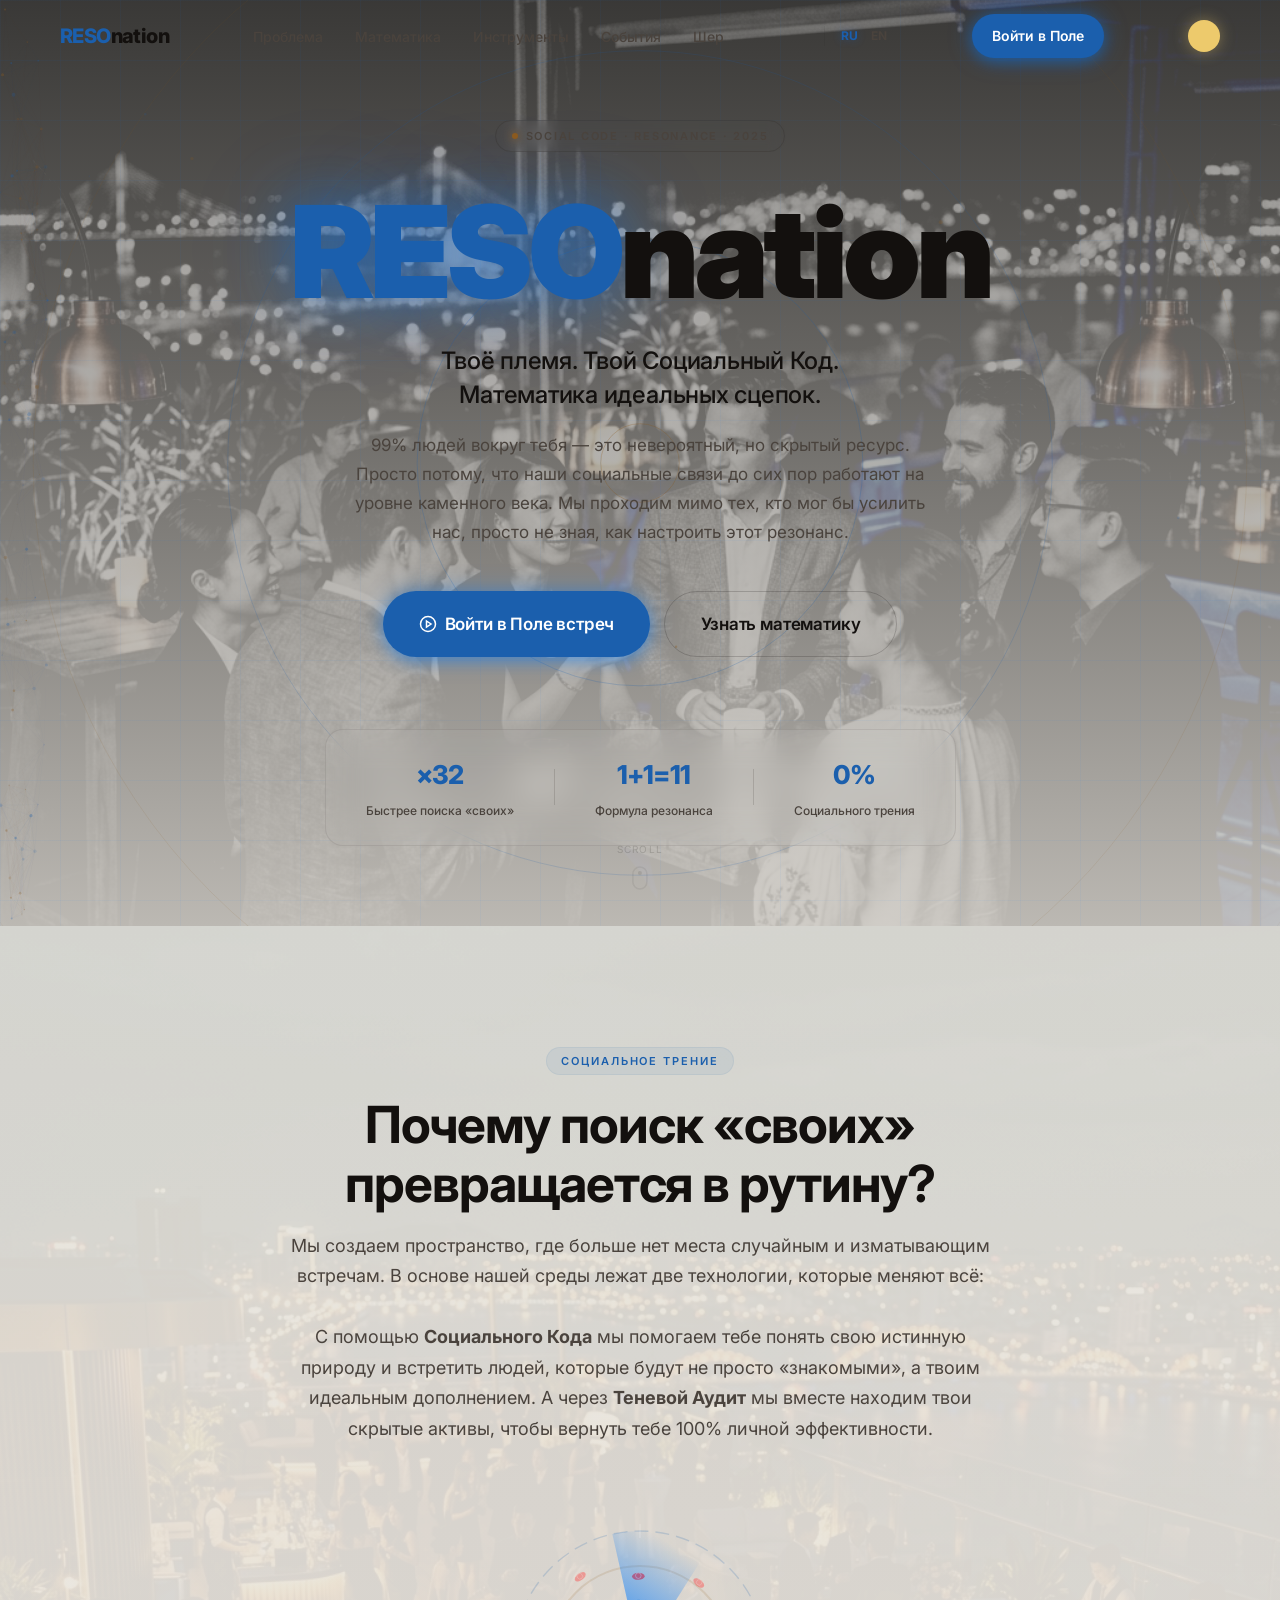
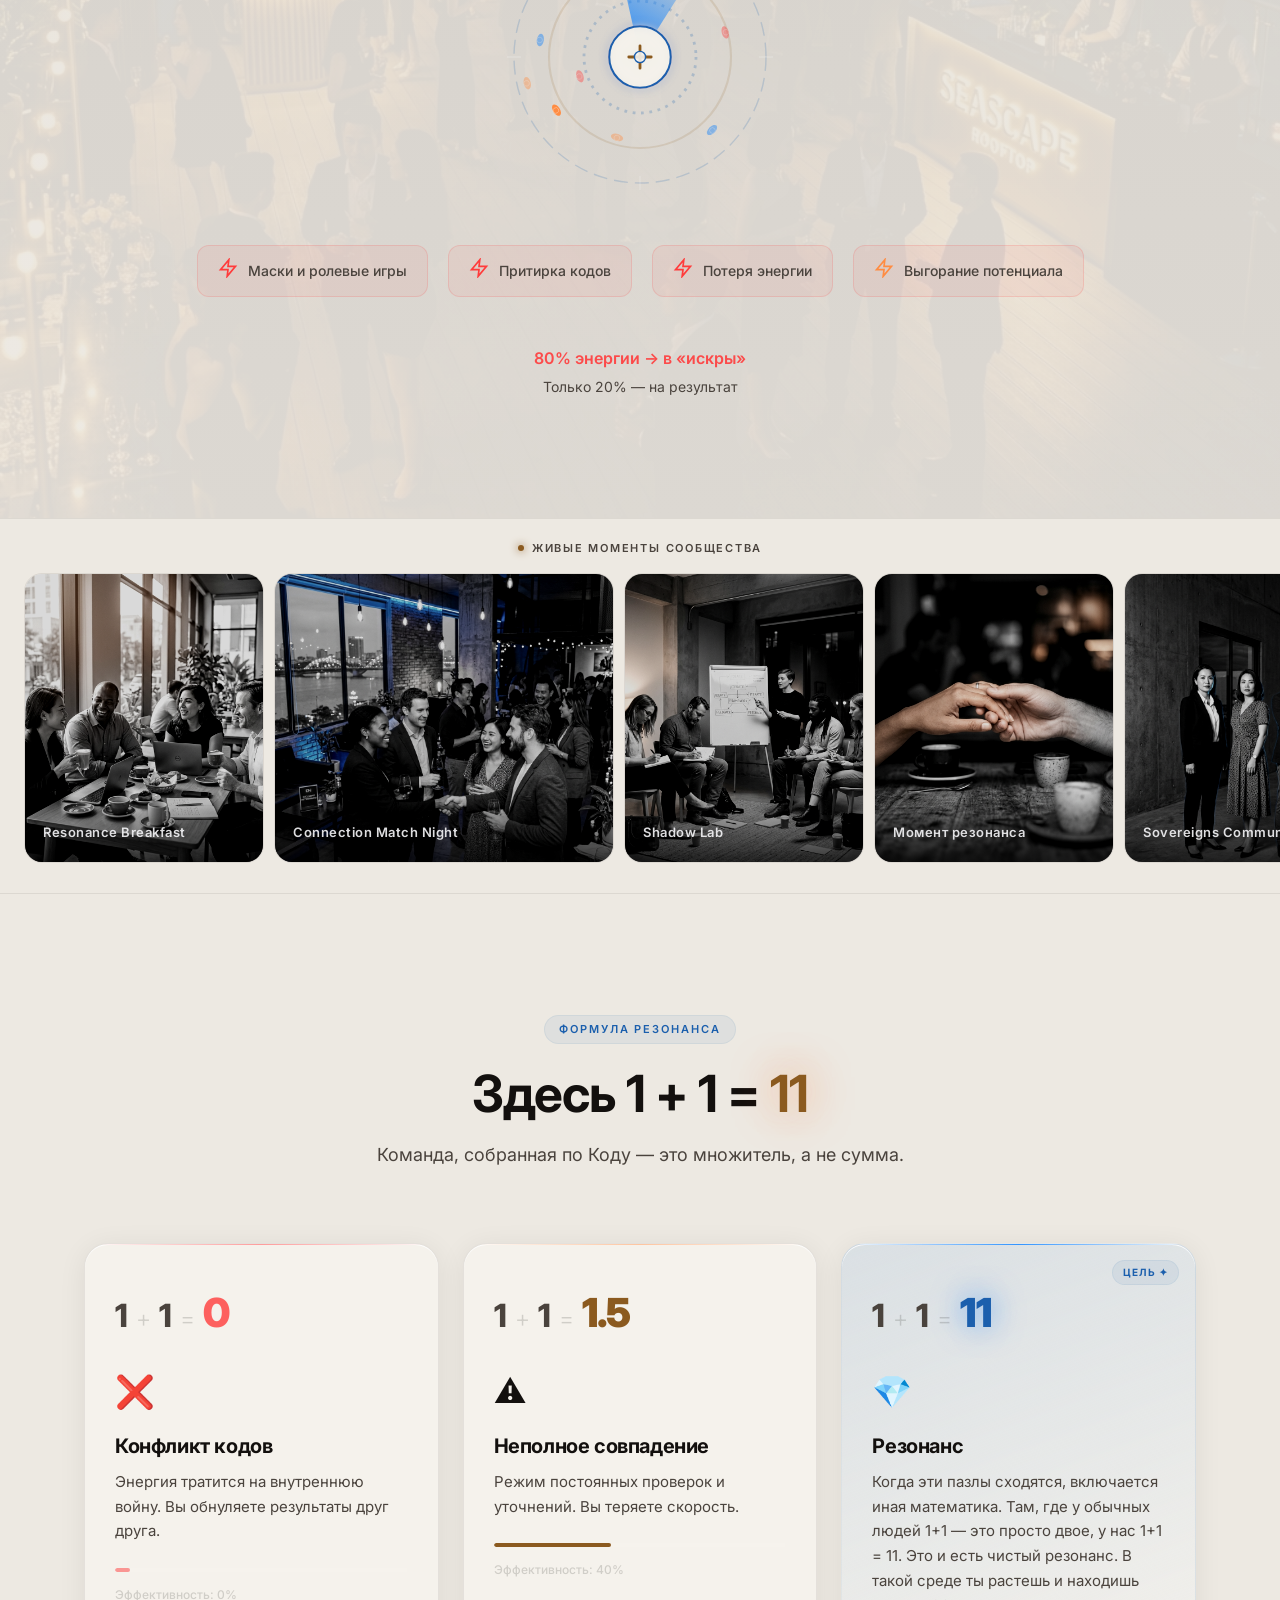
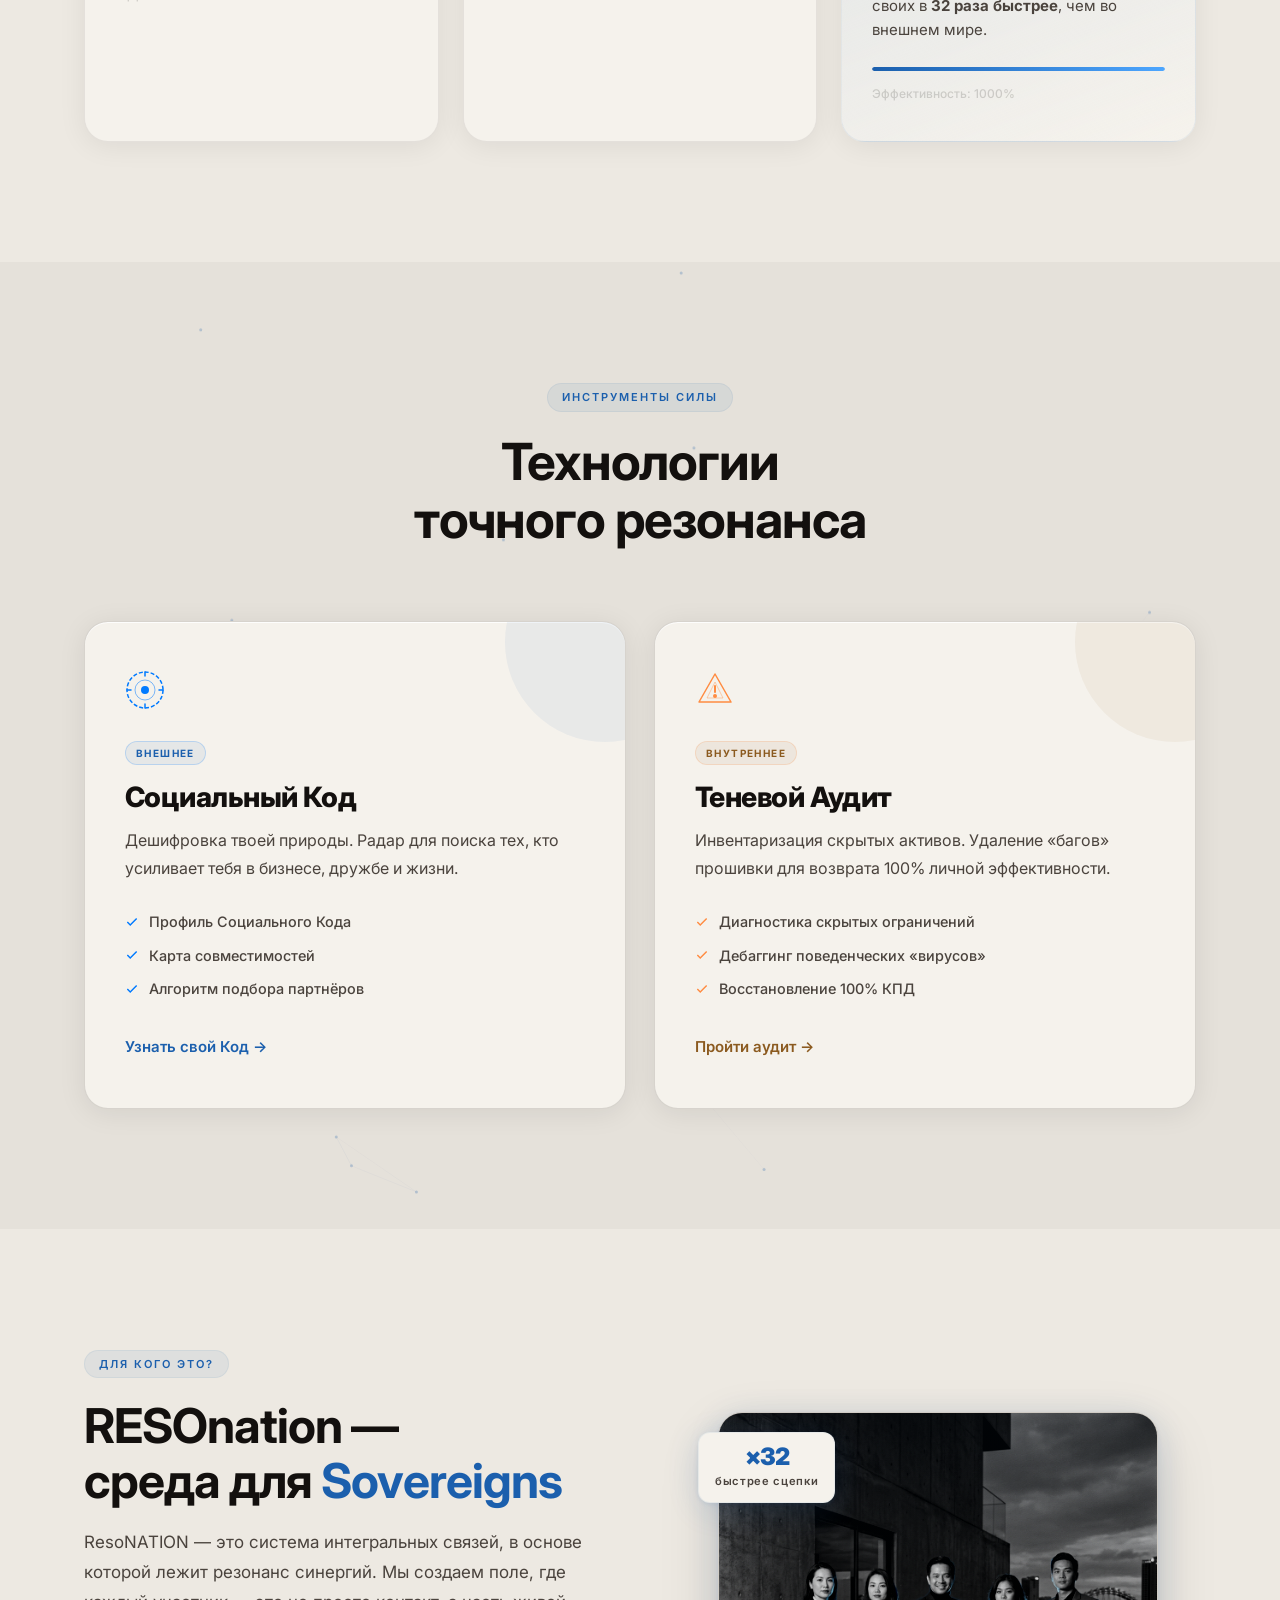
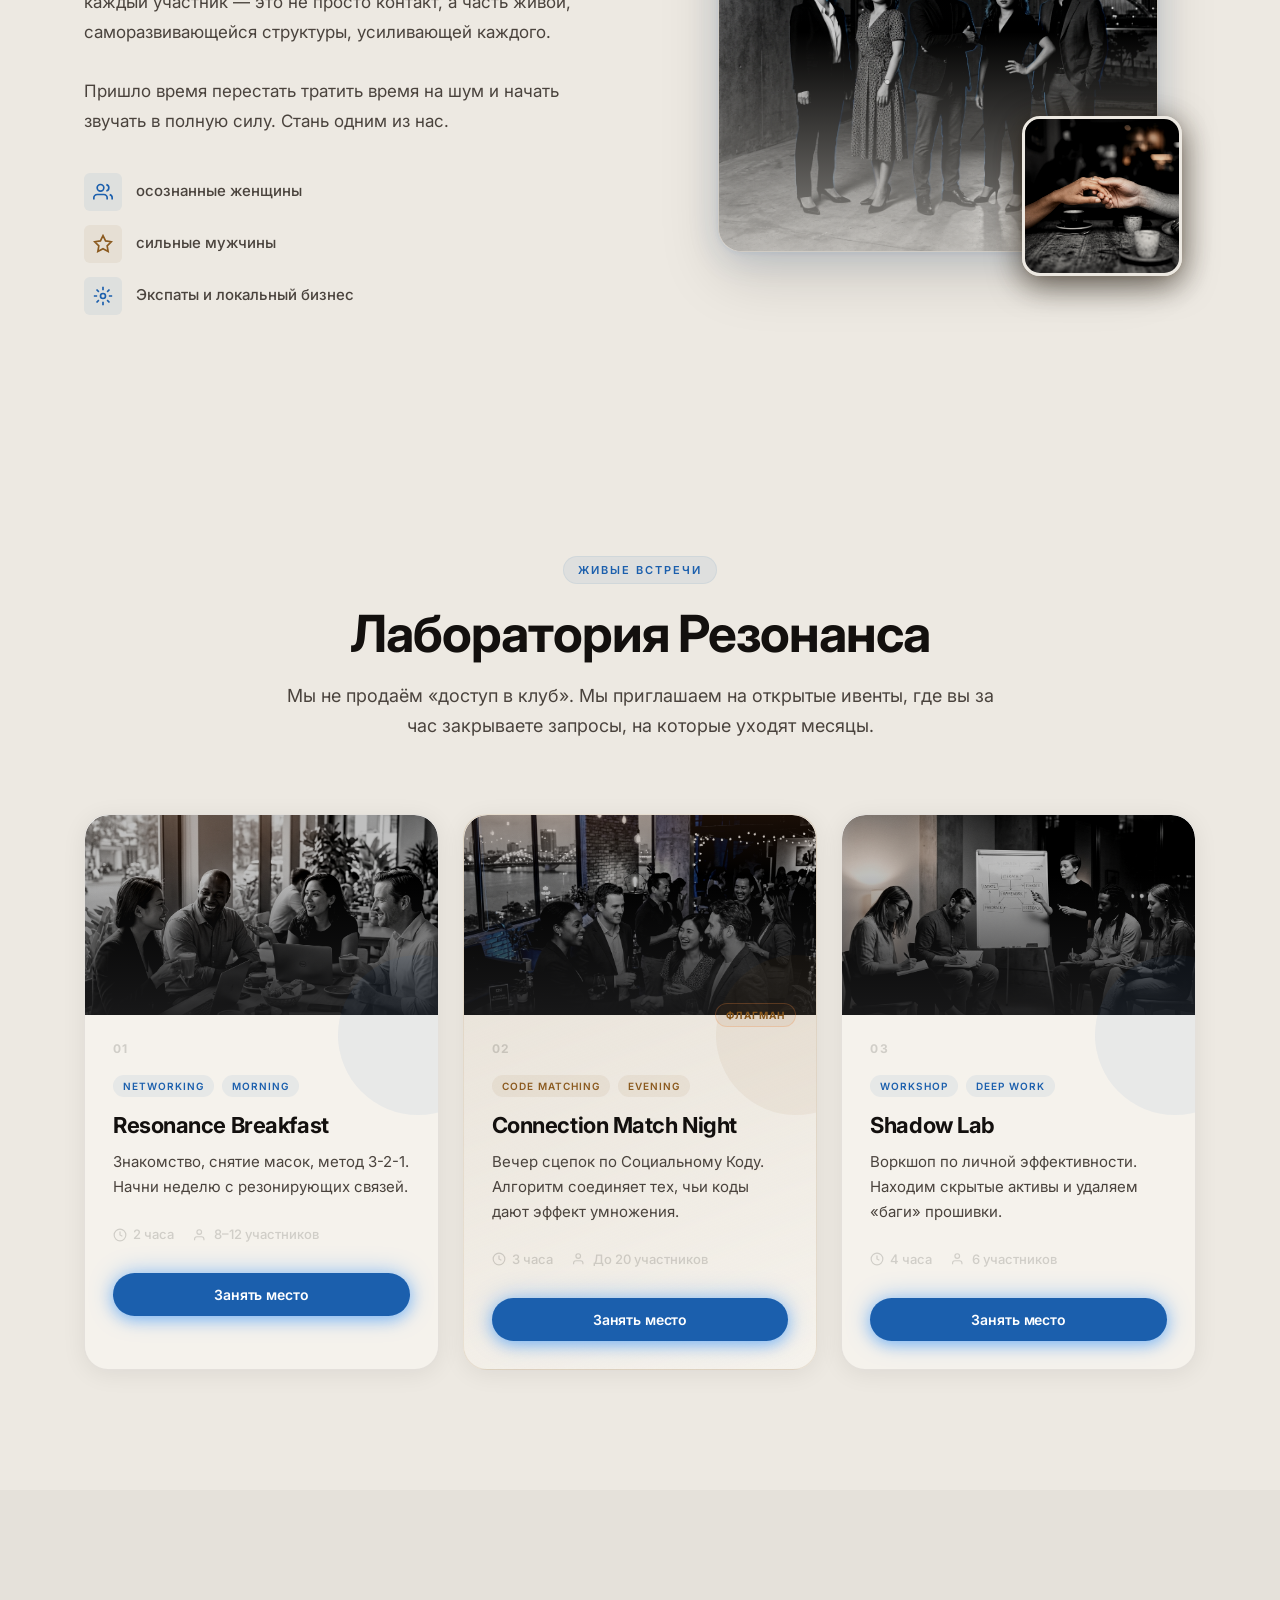
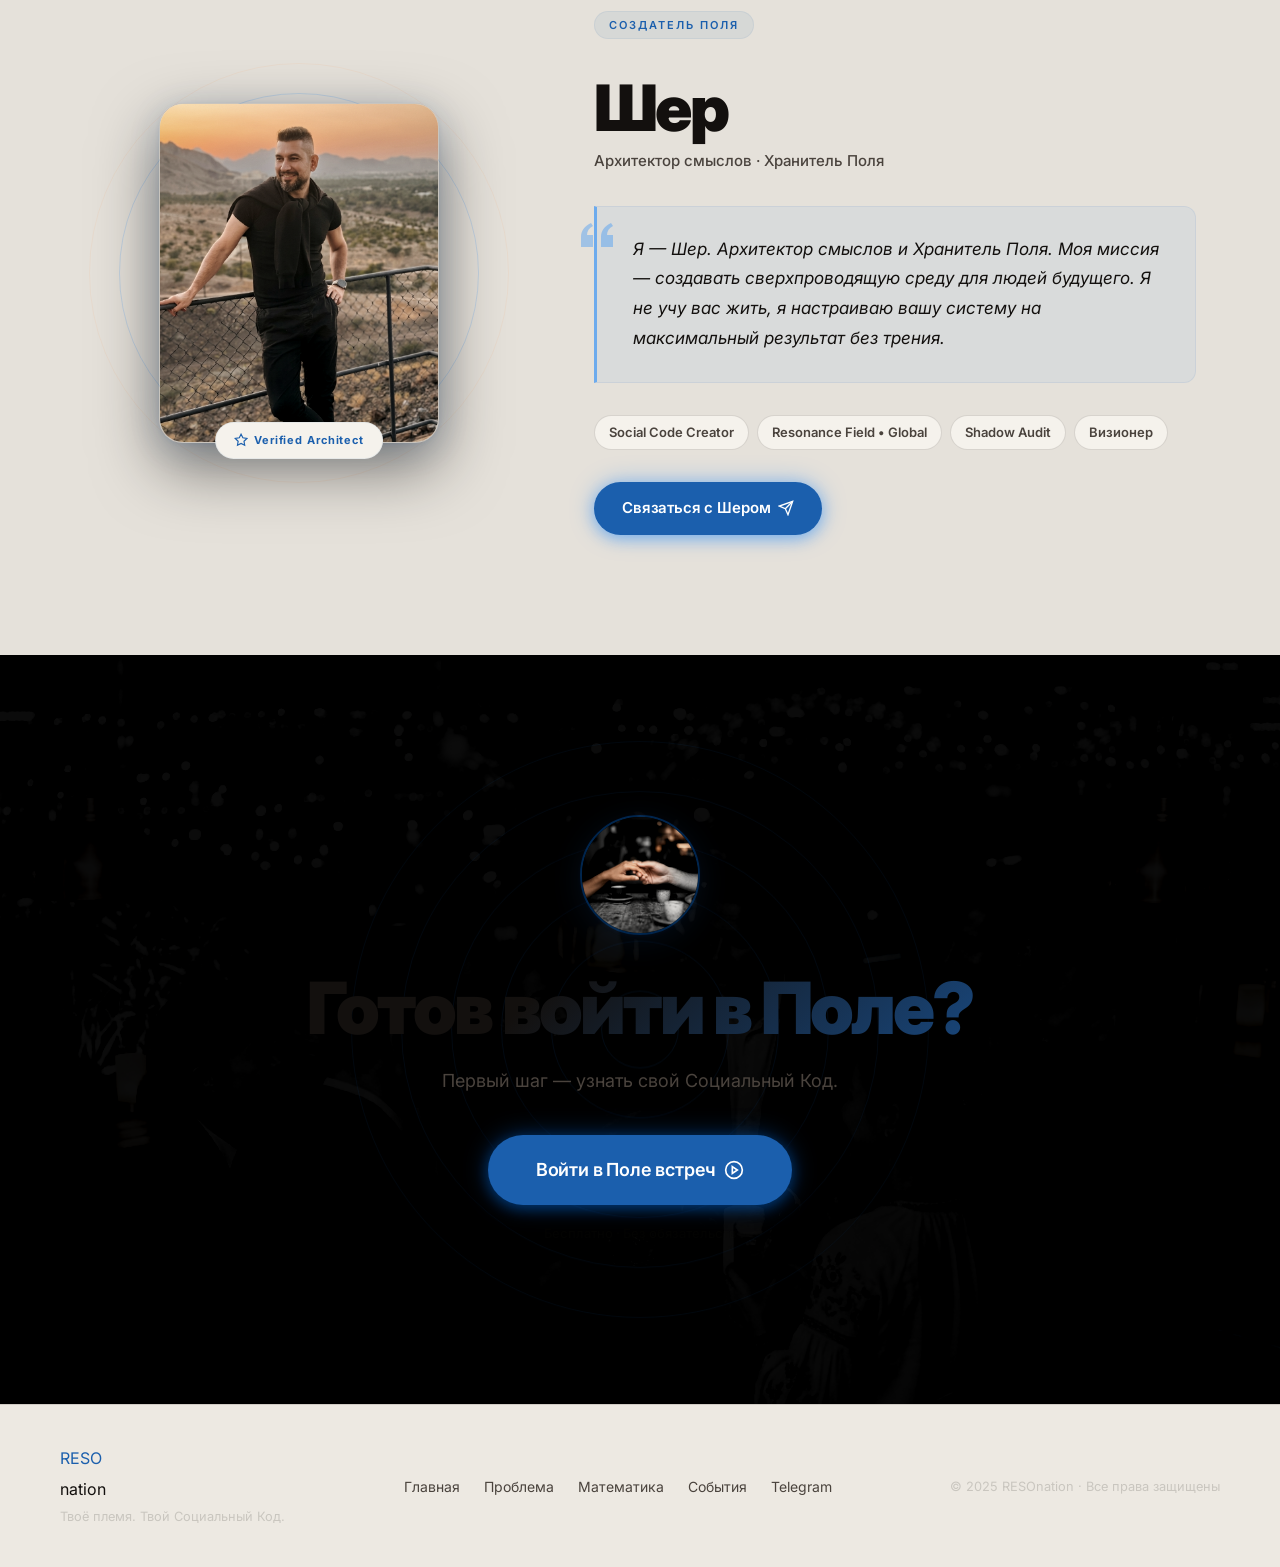
==== commit a6c7d799: "Final Refinements: Minimal Luxury aesthetics, Realistic Crescent Moon, and Brand Narrative Integrati" ====
--- a/index.html
+++ b/index.html
@@ -4,7 +4,7 @@
   <meta charset="UTF-8" />
   <meta name="viewport" content="width=device-width, initial-scale=1.0" />
   <title>RESOnation — Твоё племя. Твой Социальный Код.</title>
-  <meta name="description" content="Найди партнёров, друзей и единомышленников в 32 раза быстрее. Дешифровка Социального Кода для предпринимателей и визионеров Дананга." />
+  <meta name="description" content="Найди партнёров, друзей и единомышленников в 32 раза быстрее. Дешифровка Социального Кода для предпринимателей и визионеров нового времени." />
   <link rel="preconnect" href="https://fonts.googleapis.com" />
   <link rel="preconnect" href="https://fonts.gstatic.com" crossorigin />
   <link href="https://fonts.googleapis.com/css2?family=Inter:wght@300;400;500;600;700;800;900&display=swap" rel="stylesheet" />
@@ -53,7 +53,7 @@
   <section class="hero" id="hero">
     <!-- Photo background -->
     <div class="hero__photo-bg">
-      <img src="img-hero-crowd.png" alt="Networking event Da Nang" />
+      <img src="img-hero-crowd.png" alt="RESOnation Networking Event" />
     </div>
 
     <!-- Animated canvas background -->
@@ -65,7 +65,7 @@
     <div class="hero__content">
       <div class="hero__tag">
         <span class="pulse-dot"></span>
-        Данаг · Social Code · 2025
+        Social Code · Resonance · 2025
       </div>
 
       <h1 class="hero__title">
@@ -74,11 +74,7 @@
 
       <p class="hero__slogan">Твоё племя. Твой Социальный Код.<br/>Математика идеальных сцепок.</p>
 
-      <p class="hero__body">
-        В Дананге тысячи людей, но лишь единицы резонируют с тобой на 100%.<br/>
-        Мы убрали фактор случайности. Найди партнёров, друзей и единомышленников
-        в <strong>32 раза</strong> быстрее.
-      </p>
+      <p class="hero__body">99% людей вокруг тебя — это невероятный, но скрытый ресурс. Просто потому, что наши социальные связи до сих пор работают на уровне каменного века. Мы проходим мимо тех, кто мог бы усилить нас, просто не зная, как настроить этот резонанс.</p>
 
       <div class="hero__actions">
         <a href="https://t.me/" id="hero-cta" class="btn btn--primary btn--lg">
@@ -118,10 +114,8 @@
       <div class="section__header">
         <span class="section__label">Социальное трение</span>
         <h2 class="section__title">Почему поиск «своих»<br/>превращается в рутину?</h2>
-        <p class="section__sub">
-          В обычной среде <strong>80% времени</strong> уходит на «притирку», маски и попытки понять друг друга.
-          Это социальное трение, которое сжигает твой потенциал.
-        </p>
+        <p class="section__sub">Мы создаем пространство, где больше нет места случайным и изматывающим встречам. В основе нашей среды лежат две технологии, которые меняют всё:<br/><br/>
+С помощью <strong>Социального Кода</strong> мы помогаем тебе понять свою истинную природу и встретить людей, которые будут не просто «знакомыми», а твоим идеальным дополнением. А через <strong>Теневой Аудит</strong> мы вместе находим твои скрытые активы, чтобы вернуть тебе 100% личной эффективности.</p>
       </div>
 
       <!-- Engine metaphor -->
@@ -326,7 +320,7 @@
           </div>
           <div class="math-card__icon">💎</div>
           <h3 class="math-card__title">Резонанс</h3>
-          <p class="math-card__desc">Когда пазл Социального Кода сошелся, энергия направлена только вовне. Ваша общая мощность растёт в 10 раз.</p>
+          <p class="math-card__desc">Когда эти пазлы сходятся, включается иная математика. Там, где у обычных людей 1+1 — это просто двое, у нас 1+1 = 11. Это и есть чистый резонанс. В такой среде ты растешь и находишь своих в <strong>32 раза быстрее</strong>, чем во внешнем мире.</p>
           <div class="math-card__bar">
             <div class="math-card__fill math-card__fill--glow" style="width: 100%"></div>
           </div>
@@ -425,9 +419,8 @@
           <span class="section__label">Для кого это?</span>
           <h2 class="nation__title">RESOnation —<br/>среда для <em>Sovereigns</em></h2>
           <p class="nation__body">
-            Предпринимателей, творцов и визионеров, которые переросли случайные связи
-            и ценят глубину. Мы соединяем <strong>мужскую силу</strong> и <strong>женский магнетизм</strong>
-            через точность алгоритмов.
+            ResoNATION — это система интегральных связей, в основе которой лежит резонанс синергий. Мы создаем поле, где каждый участник — это не просто контакт, а часть живой, саморазвивающейся структуры, усиливающей каждого.<br/><br/>
+            Пришло время перестать тратить время на шум и начать звучать в полную силу. Стань одним из нас.
           </p>
           <div class="nation__pillars">
             <div class="pillar">
@@ -435,7 +428,7 @@
                 <svg width="20" height="20" viewBox="0 0 24 24" fill="none" stroke="currentColor" stroke-width="2"><path d="M17 21v-2a4 4 0 0 0-4-4H5a4 4 0 0 0-4 4v2"/><circle cx="9" cy="7" r="4"/><path d="M23 21v-2a4 4 0 0 0-3-3.87"/><path d="M16 3.13a4 4 0 0 1 0 7.75"/></svg>
               </div>
               <div>
-                <strong>80%</strong> осознанные женщины
+                осознанные женщины
               </div>
             </div>
             <div class="pillar">
@@ -443,7 +436,7 @@
                 <svg width="20" height="20" viewBox="0 0 24 24" fill="none" stroke="currentColor" stroke-width="2"><polygon points="12 2 15.09 8.26 22 9.27 17 14.14 18.18 21.02 12 17.77 5.82 21.02 7 14.14 2 9.27 8.91 8.26 12 2"/></svg>
               </div>
               <div>
-                <strong>20%</strong> сильные мужчины
+                сильные мужчины
               </div>
             </div>
             <div class="pillar">
@@ -621,7 +614,7 @@
 
           <div class="architect-tags">
             <span class="arch-tag">Social Code Creator</span>
-            <span class="arch-tag">Da Nang • Dubai</span>
+            <span class="arch-tag">Resonance Field • Global</span>
             <span class="arch-tag">Shadow Audit</span>
             <span class="arch-tag">Визионер</span>
           </div>
@@ -652,7 +645,7 @@
         Войти в Поле встреч
         <svg width="20" height="20" viewBox="0 0 24 24" fill="none" stroke="currentColor" stroke-width="2"><circle cx="12" cy="12" r="10"/><polygon points="10 8 16 12 10 16 10 8"/></svg>
       </a>
-      <p class="final-cta__note">Бесплатно · Без обязательств · Данаг или онлайн</p>
+      <p class="final-cta__note">Бесплатно · Без обязательств</p>
     </div>
   </section>
 
@@ -671,7 +664,7 @@
         <a href="https://t.me/">Telegram</a>
       </div>
       <div class="footer__copy">
-        © 2025 RESOnation · Данаг, Вьетнам · Все права защищены
+        © 2025 RESOnation · Все права защищены
       </div>
     </div>
   </footer>
--- a/styles.css
+++ b/styles.css
@@ -63,10 +63,10 @@
   --color-copper-glow: rgba(139,90,31, 0.12);
   --color-copper-dim:  rgba(139,90,31, 0.07);
 
-  /* Warm Near-Black Text */
-  --color-text:        #1C1714;
-  --color-text-muted:  #6A635C;
-  --color-text-subtle: rgba(28,23,20, 0.12);
+  /* High Contrast Deep Umber Text */
+  --color-text:        #13100E;
+  --color-text-muted:  #4A433D;
+  --color-text-subtle: rgba(19,16,14, 0.16);
 
   /* Structure */
   --color-border:        rgba(28,23,20, 0.08);
@@ -304,42 +304,74 @@
   }
 }
 
-/* ── Theme Toggle — Half-Moon Button ─────────────────── */
+/* ── Theme Toggle — Realistic Moon/Sun ──────────────── */
 .theme-btn {
   flex-shrink: 0;
-  width: 30px;
-  height: 30px;
+  width: 32px;
+  height: 32px;
   padding: 0;
   border-radius: 50%;
-  border: 1px solid rgba(150,140,120, 0.28);
+  border: none;
   cursor: pointer;
-  background: linear-gradient(
-    90deg,
-    #EDCA6C 0%,
-    #EDCA6C 50%,
-    #141426 50%,
-    #141426 100%
-  );
+  background: #EDCA6C; /* Sun color */
   position: relative;
   overflow: hidden;
-  transition: transform 0.35s cubic-bezier(0.34,1.56,0.64,1), box-shadow 0.3s ease;
-  box-shadow: 0 2px 10px rgba(0,0,0,0.22), 0 0 0 1px rgba(150,140,120,0.14);
-}
+  box-shadow: 0 0 15px rgba(237, 202, 108, 0.4);
+  transition: transform 0.4s cubic-bezier(0.34, 1.56, 0.64, 1), box-shadow 0.3s ease;
+}
+
+/* The Crescent Mask */
+.theme-btn::before {
+  content: '';
+  position: absolute;
+  top: 0;
+  right: -100%; /* Hidden by default in Light mode */
+  width: 100%;
+  height: 100%;
+  background: #0D0D11; /* Space color */
+  border-radius: 50%;
+  transition: right 0.4s cubic-bezier(0.4, 0, 0.2, 1);
+  z-index: 1;
+}
+
+/* Moon surface details or shadow */
 .theme-btn::after {
   content: '';
   position: absolute;
-  left: 50%;
-  top: 10%;
-  height: 80%;
-  width: 1px;
-  background: rgba(180,160,130, 0.40);
-  transform: translateX(-50%);
-}
+  top: 0;
+  left: 0;
+  width: 100%;
+  height: 100%;
+  background: radial-gradient(circle at 70% 30%, rgba(255,255,255,0.1) 0%, transparent 60%);
+  opacity: 0;
+  transition: opacity 0.4s ease;
+  z-index: 2;
+}
+
+/* Dark Theme State Override (handled by data-theme) */
+[data-theme="dark"] .theme-btn {
+  background: #D1D1D6; /* Moon color */
+  box-shadow: 0 0 15px rgba(255, 255, 255, 0.1);
+}
+
+[data-theme="dark"] .theme-btn::before {
+  right: -30%; /* Offset to create crescent shape */
+}
+
+[data-theme="dark"] .theme-btn::after {
+  opacity: 1;
+}
+
 .theme-btn:hover {
-  transform: scale(1.14);
-  box-shadow: 0 4px 20px rgba(0,0,0,0.30), 0 0 0 2px rgba(200,169,107, 0.28);
-}
-.theme-btn:active { transform: scale(0.94); }
+  transform: scale(1.15) rotate(15deg);
+  box-shadow: 0 0 20px rgba(237, 202, 108, 0.6);
+}
+
+[data-theme="dark"] .theme-btn:hover {
+  box-shadow: 0 0 20px rgba(255, 255, 255, 0.2);
+}
+
+.theme-btn:active { transform: scale(0.92); }
 
 /* ─────────────────────────────────────────────────────────
    HERO
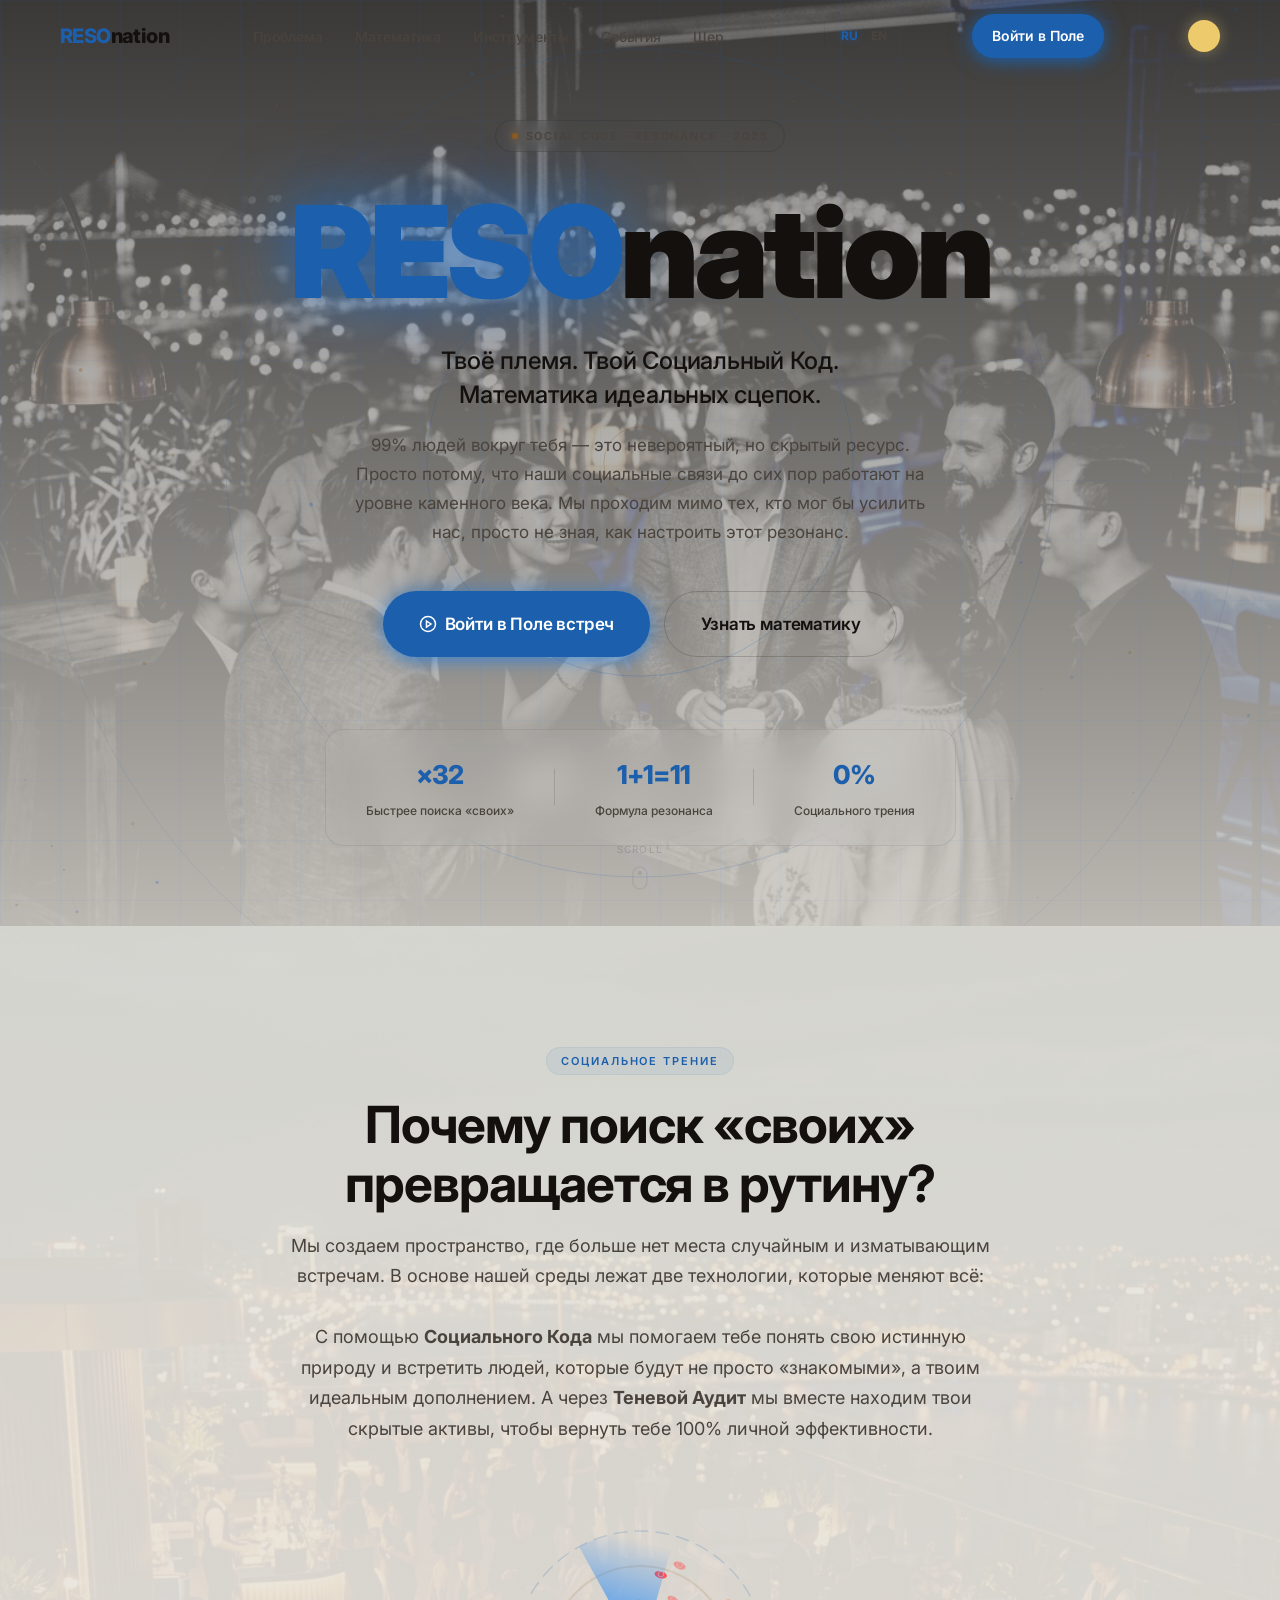
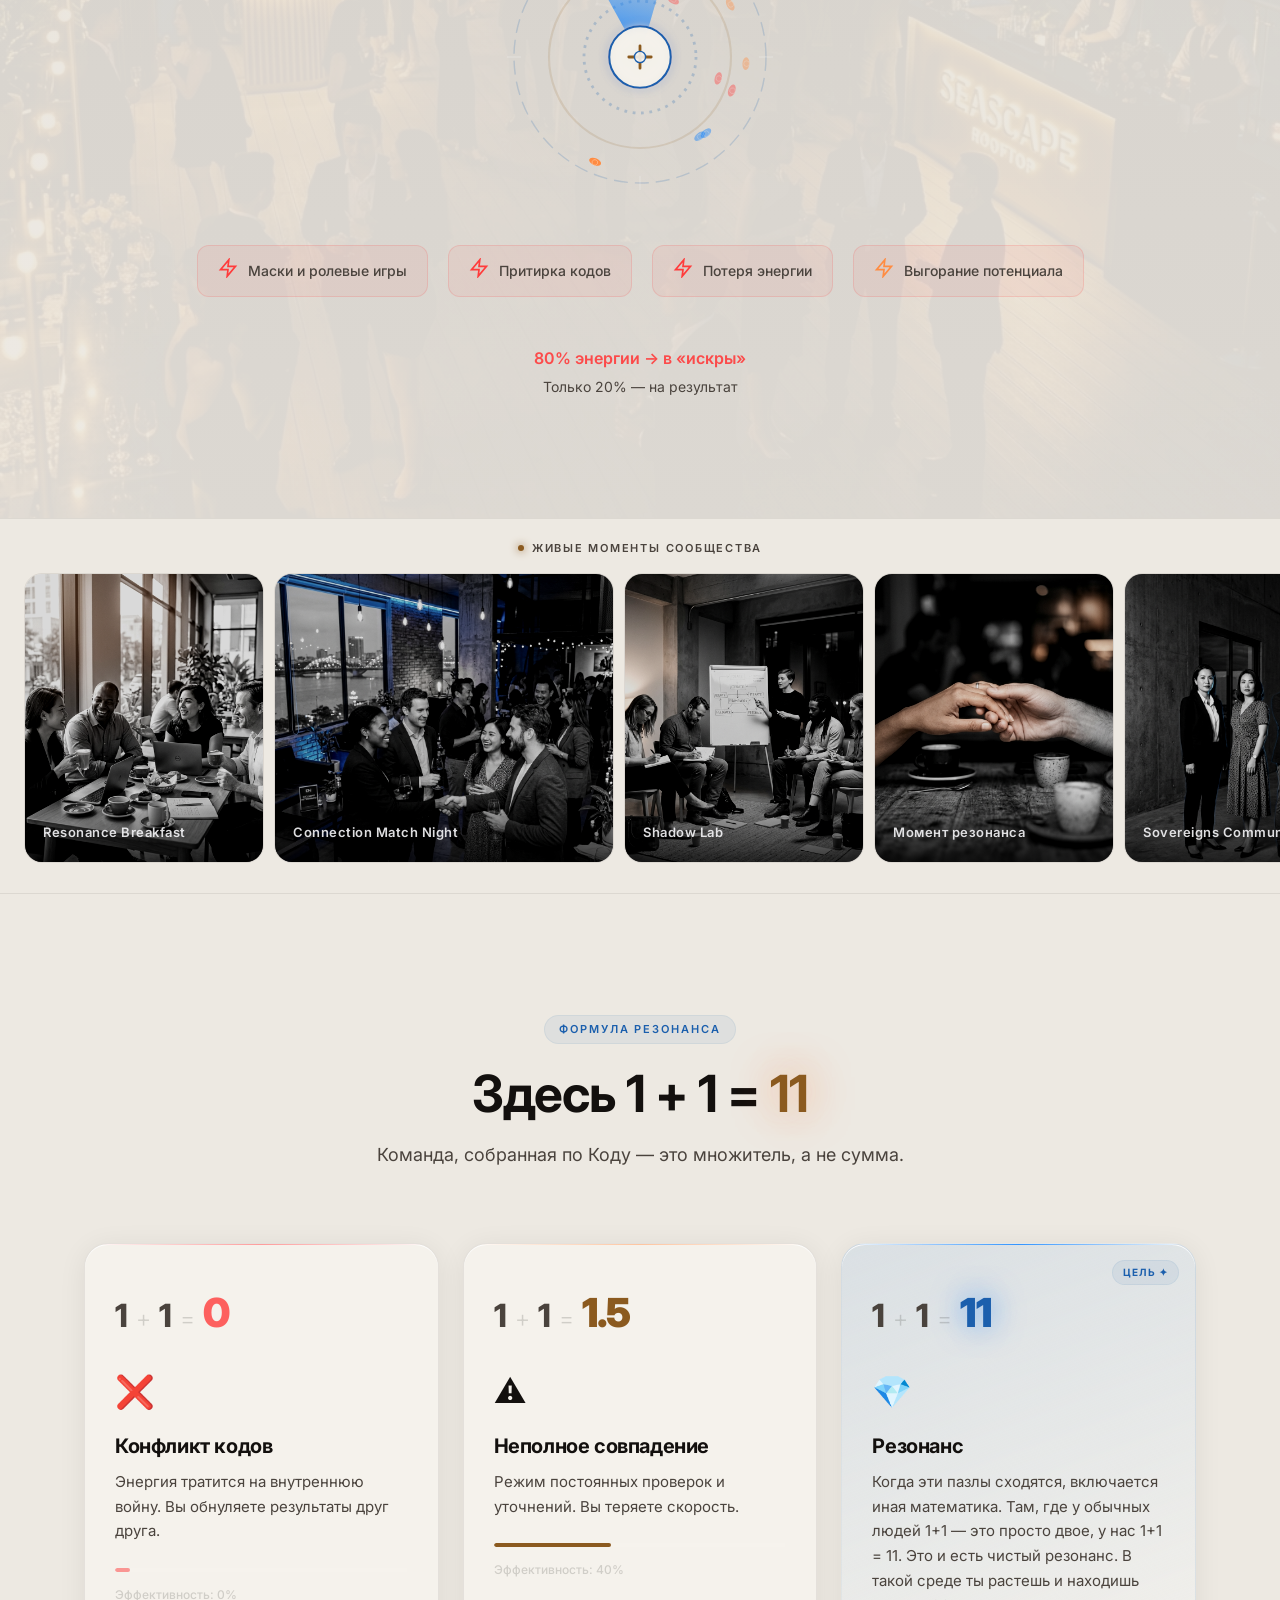
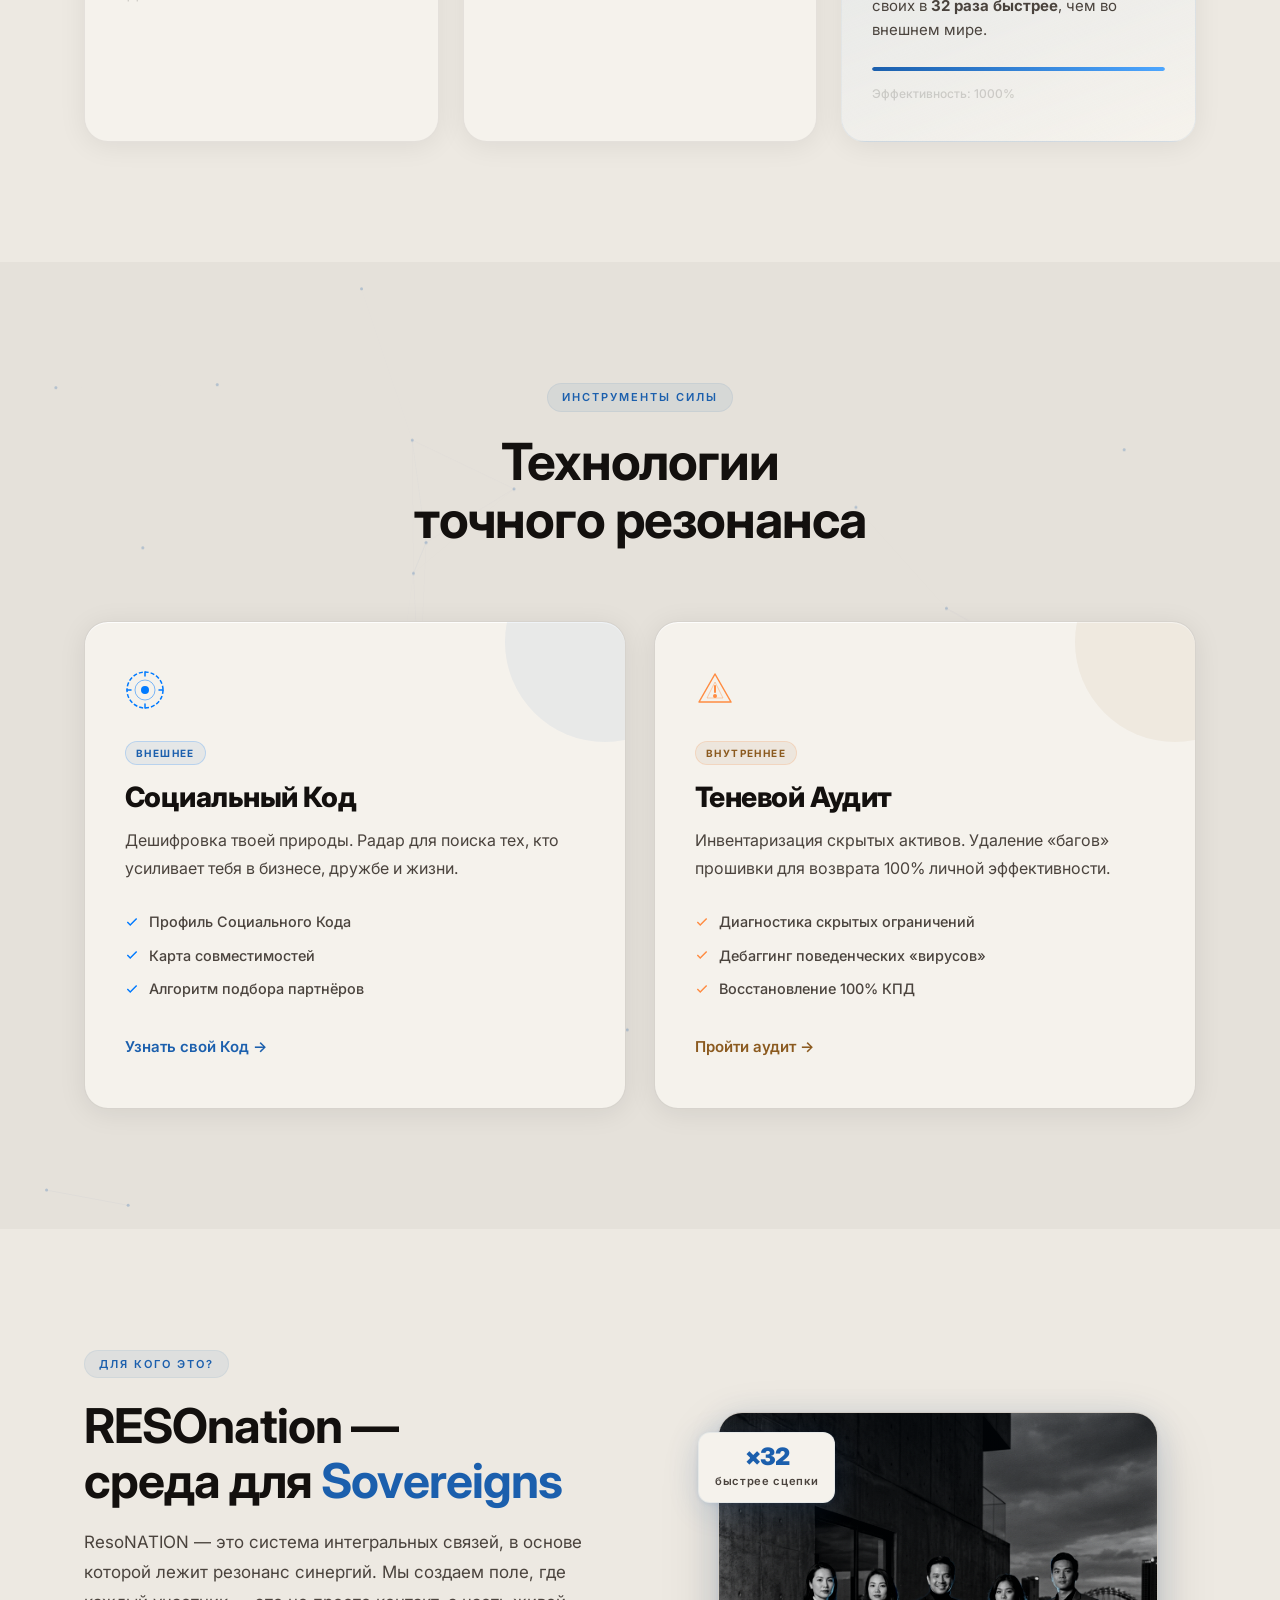
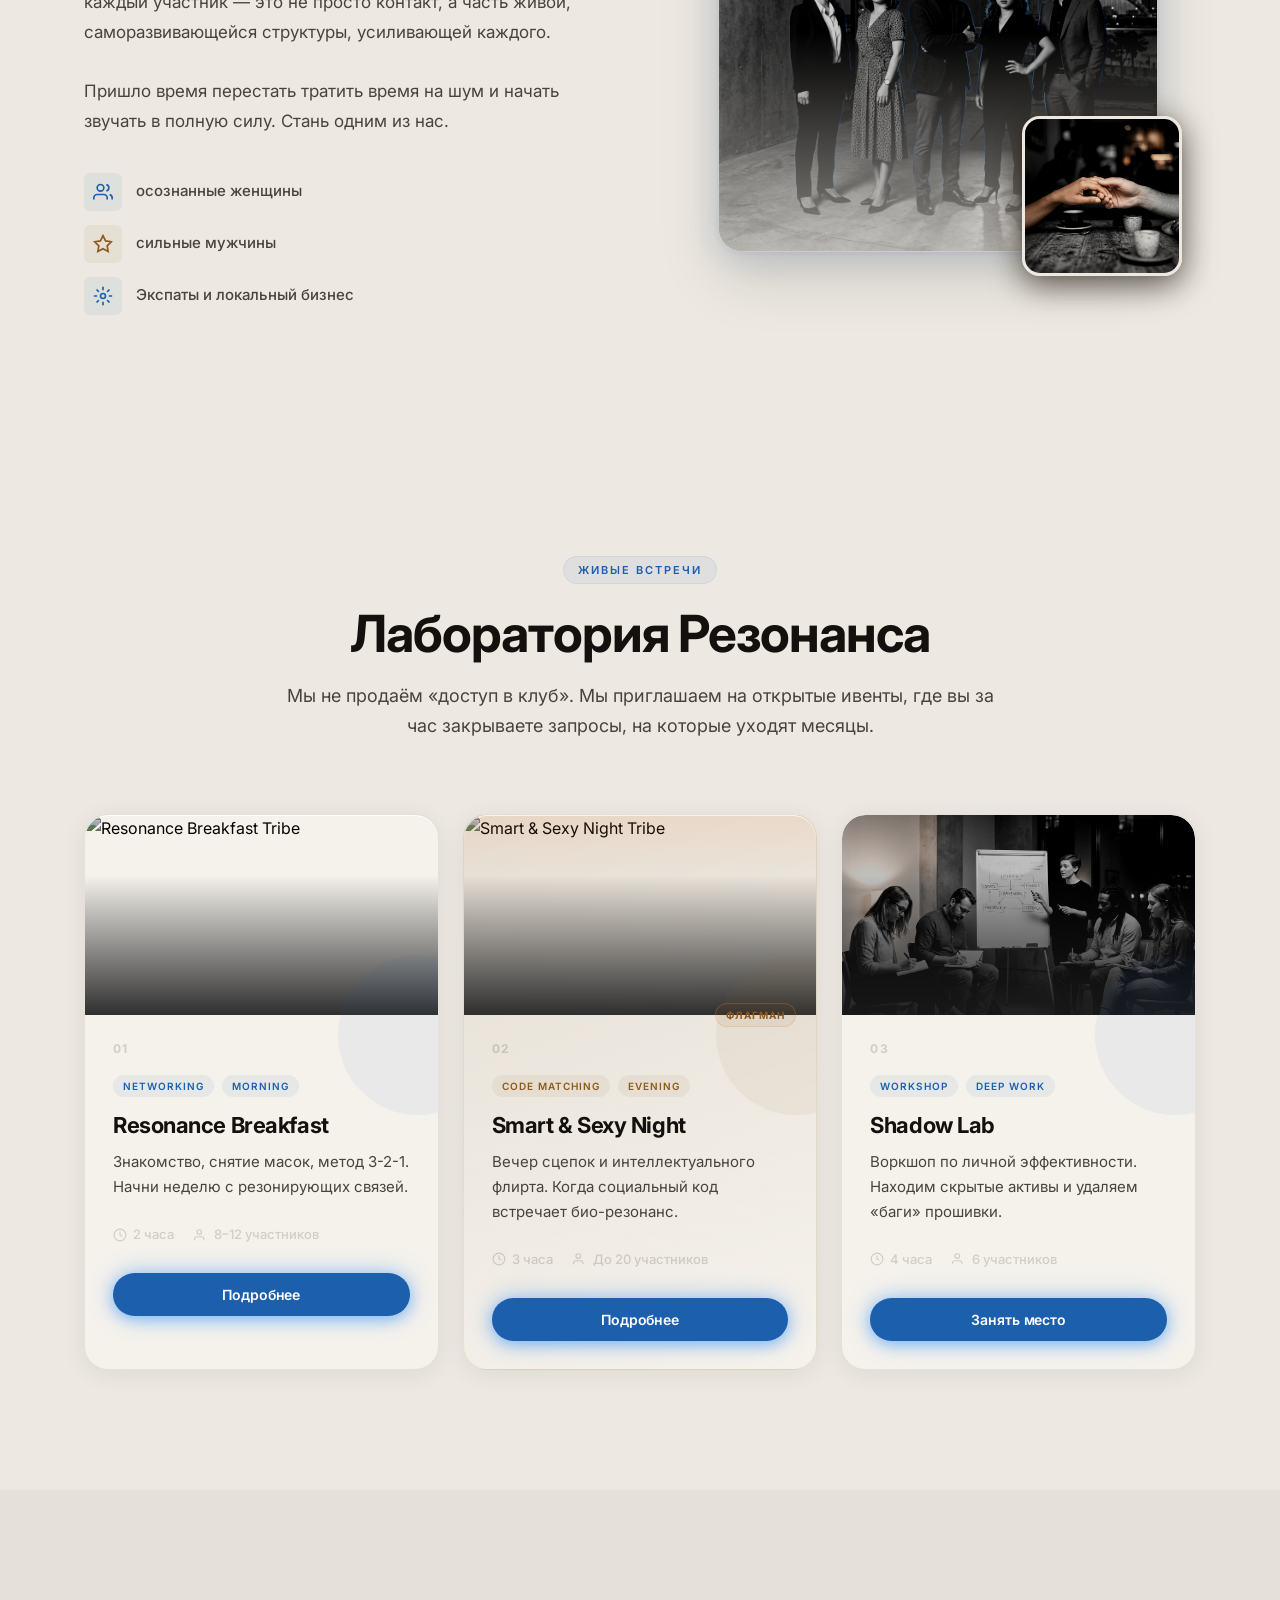
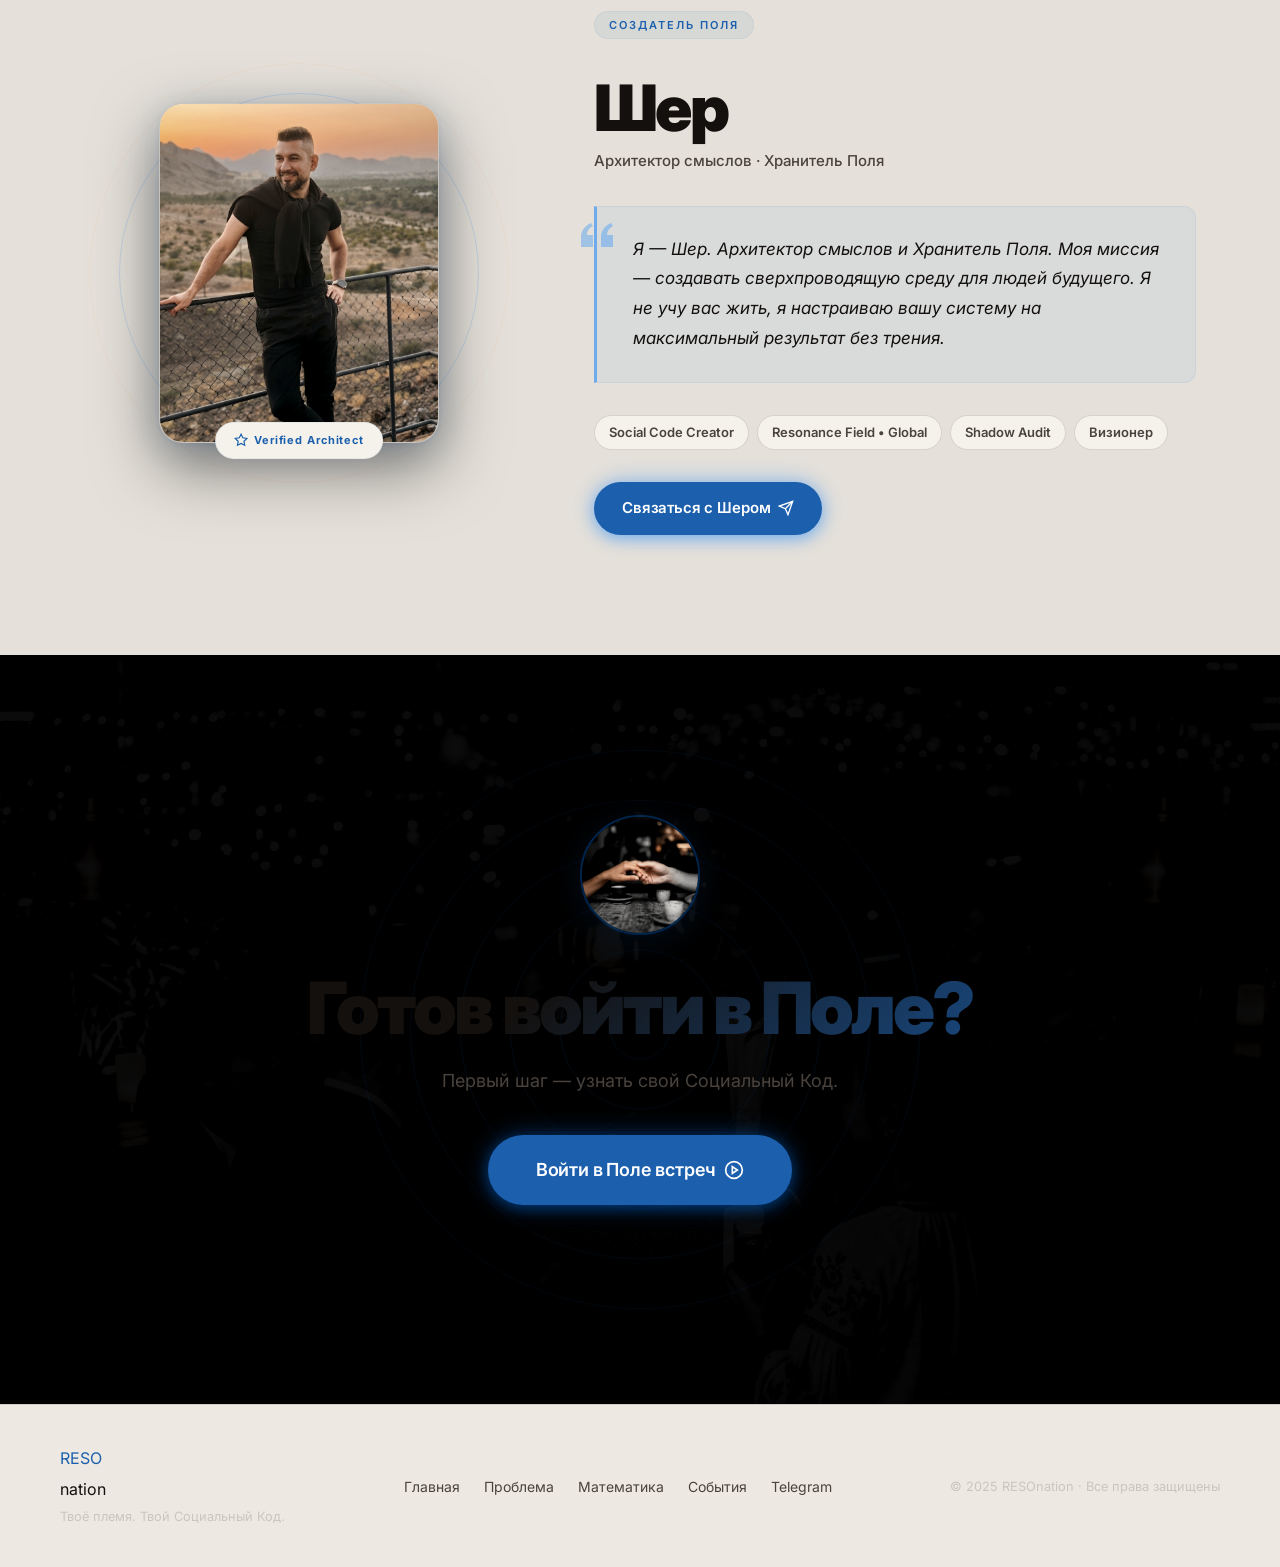
==== commit d6f3e636: "feat: organize event landing pages as subpages and update links for site integrity" ====
--- a/index.html
+++ b/index.html
@@ -485,7 +485,7 @@
         <!-- Event 1 -->
         <article class="event-card" id="event-breakfast">
           <div class="event-card__cover">
-            <img src="img-breakfast.png" alt="Resonance Breakfast" />
+            <img src="resonation_breakfast_tribe_v2_1776181056454_1776181065229.png" alt="Resonance Breakfast Tribe" />
             <div class="event-card__cover-overlay"></div>
           </div>
           <div class="event-card__body">
@@ -509,14 +509,14 @@
                 8–12 участников
               </span>
             </div>
-            <a href="https://t.me/" class="btn btn--primary btn--sm event-card__cta" id="breakfast-cta">Занять место</a>
+            <a href="events/breakfast.html" class="btn btn--primary btn--sm event-card__cta" id="breakfast-cta">Подробнее</a>
           </div>
         </article>
 
         <!-- Event 2 -->
         <article class="event-card event-card--featured" id="event-match">
           <div class="event-card__cover">
-            <img src="img-match-night.png" alt="Connection Match Night" />
+            <img src="smart_sexy_tribe_bar_v3_1776181056453_1776181042019.png" alt="Smart & Sexy Night Tribe" />
             <div class="event-card__cover-overlay event-card__cover-overlay--copper"></div>
           </div>
           <div class="event-card__body">
@@ -527,9 +527,9 @@
               <span class="event-tag event-tag--copper">Code Matching</span>
               <span class="event-tag event-tag--copper">Evening</span>
             </div>
-            <h3 class="event-card__title">Connection Match Night</h3>
+            <h3 class="event-card__title">Smart & Sexy Night</h3>
             <p class="event-card__desc">
-              Вечер сцепок по Социальному Коду. Алгоритм соединяет тех, чьи коды дают эффект умножения.
+              Вечер сцепок и интеллектуального флирта. Когда социальный код встречает био-резонанс.
             </p>
             <div class="event-card__details">
               <span>
@@ -541,7 +541,7 @@
                 До 20 участников
               </span>
             </div>
-            <a href="https://t.me/" class="btn btn--primary btn--sm event-card__cta" id="match-cta">Занять место</a>
+            <a href="events/smart-sexy.html" class="btn btn--primary btn--sm event-card__cta" id="match-cta">Подробнее</a>
           </div>
         </article>
 
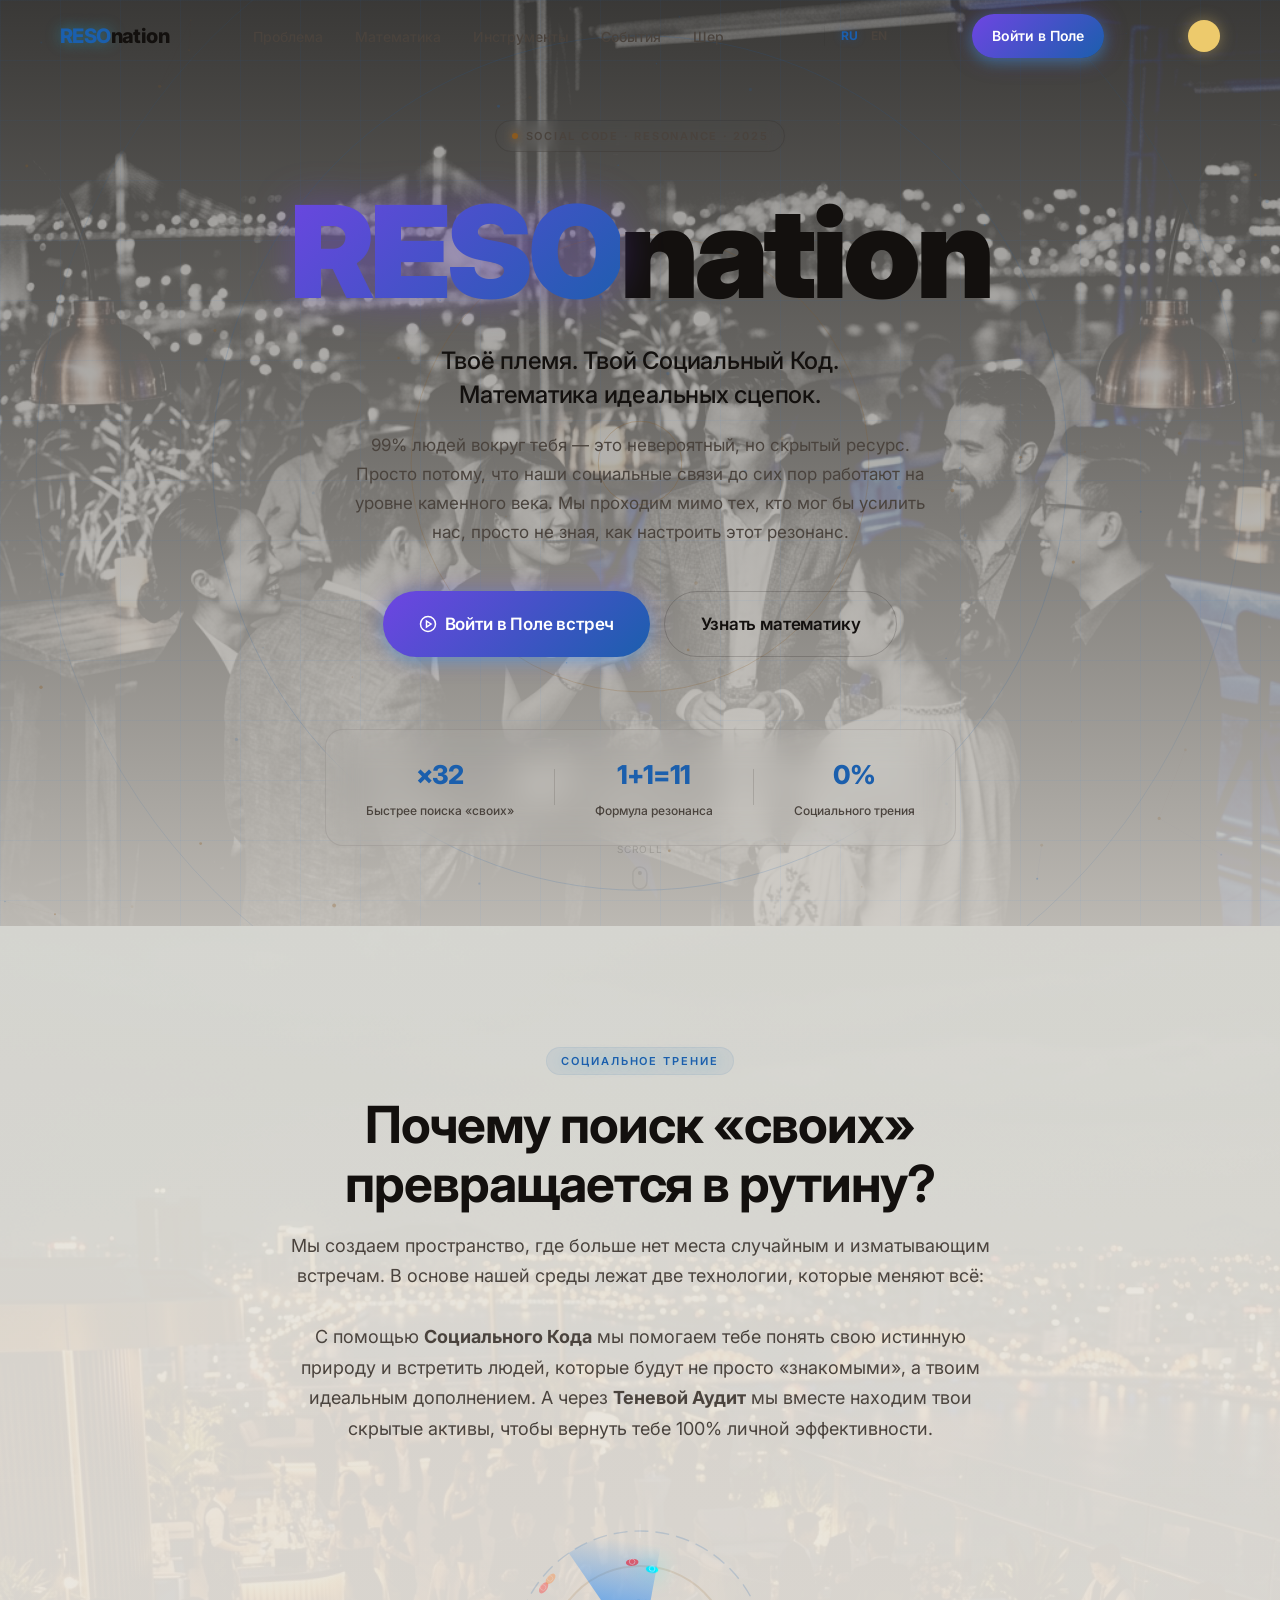
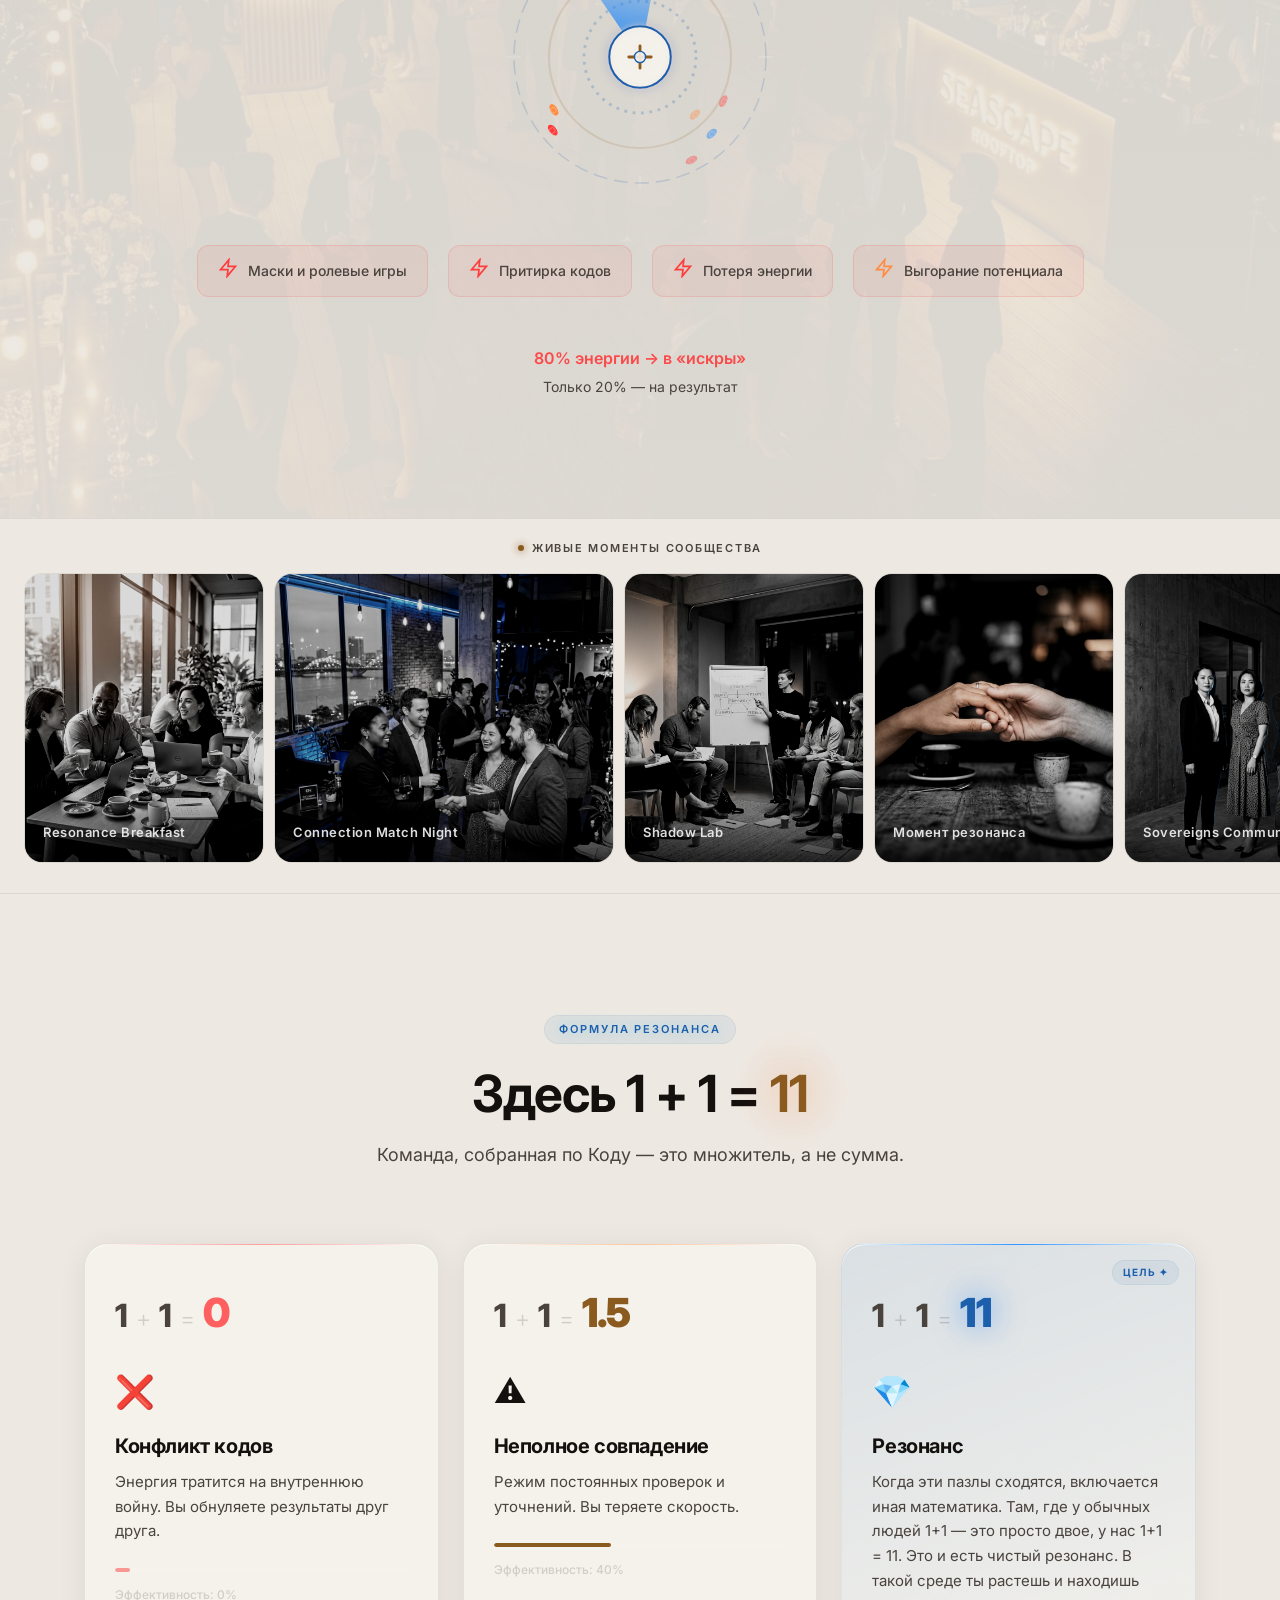
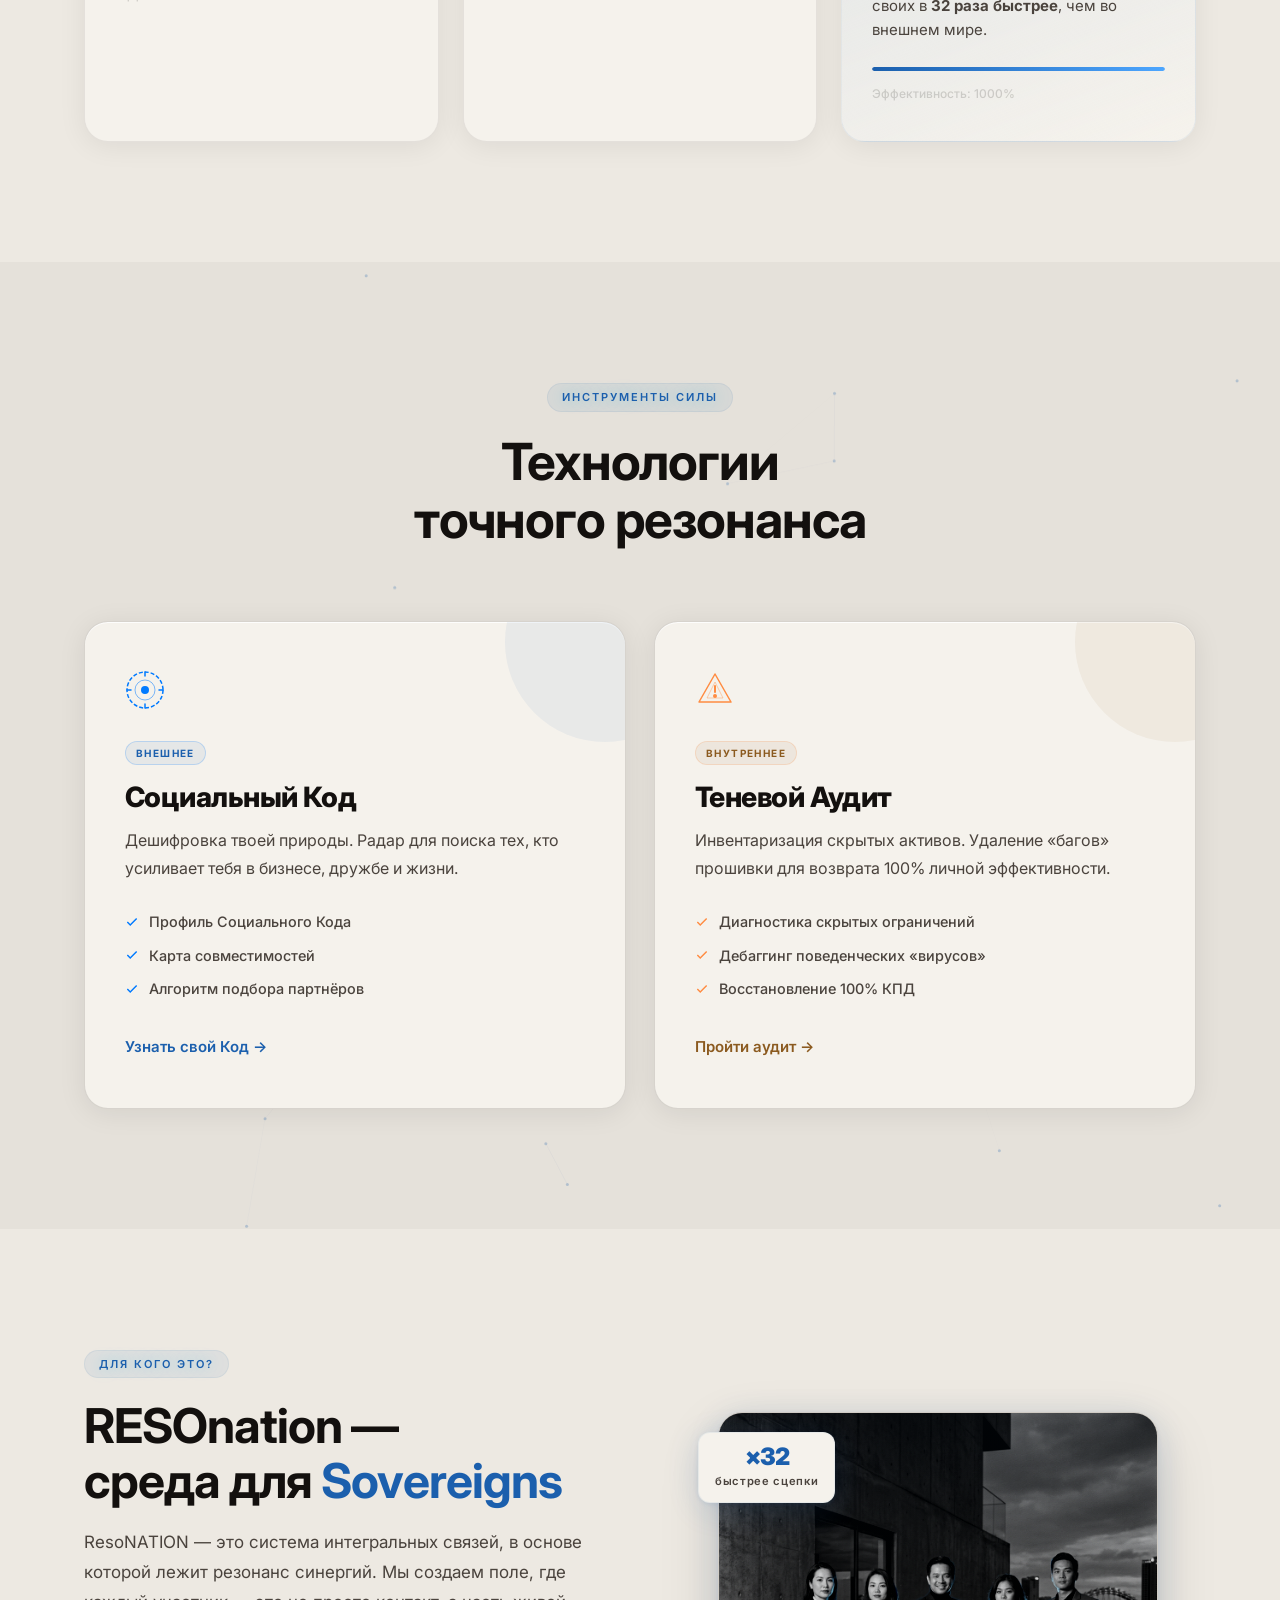
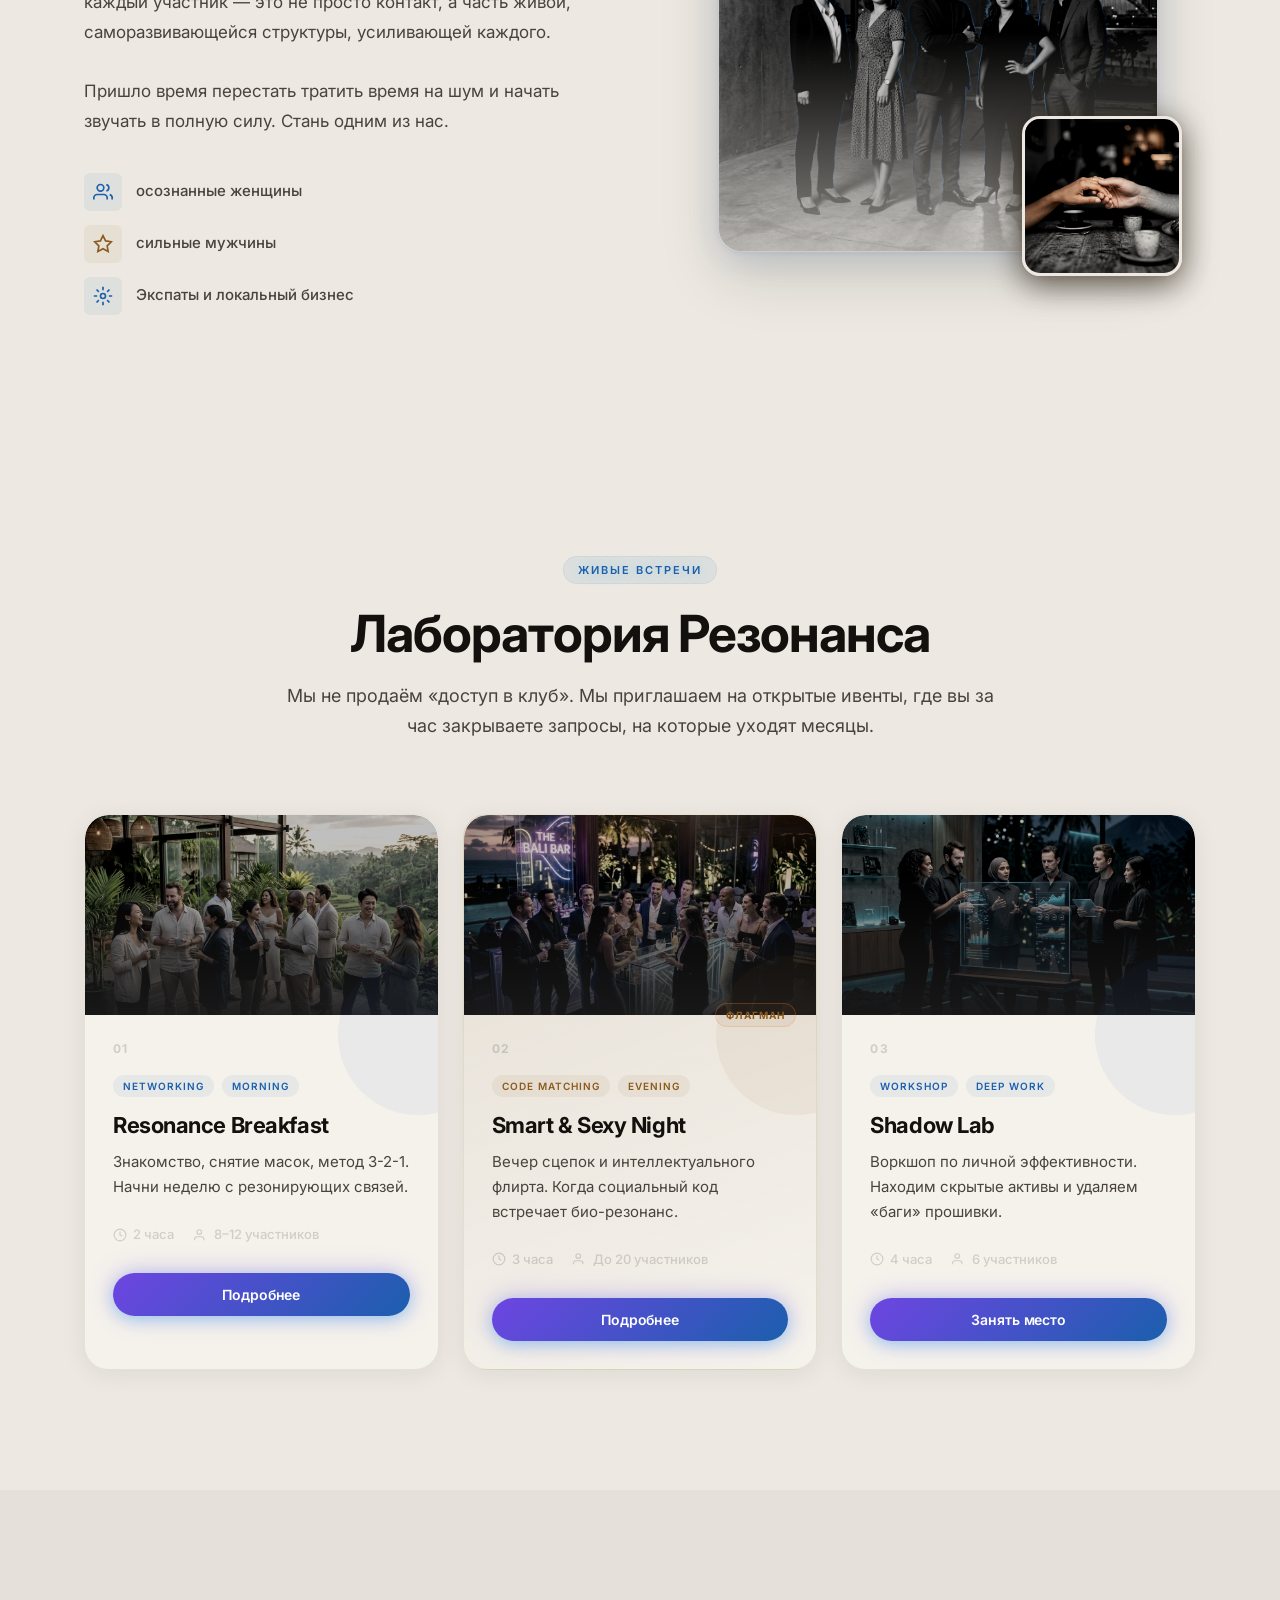
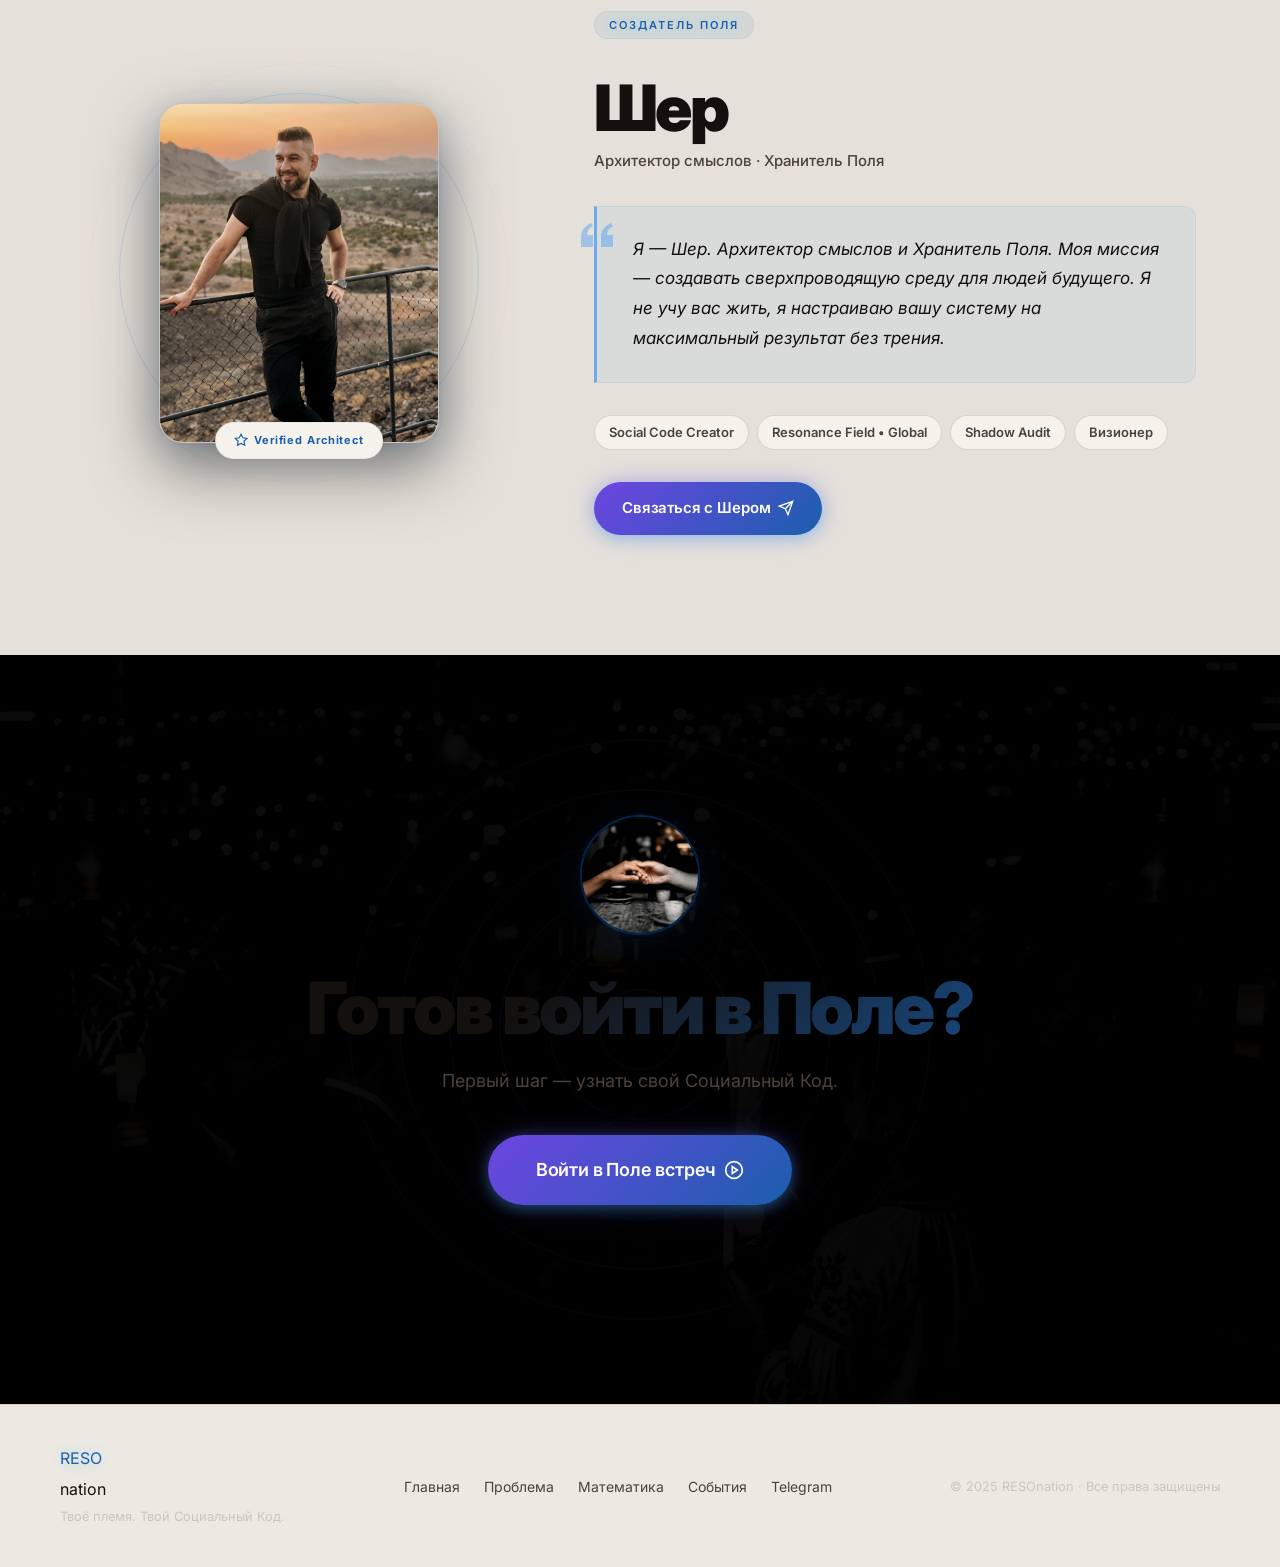
==== commit 5b251062: "feat: Cyber-Neon visual overhaul & Social Purity Protocol (Standing-Only)" ====
--- a/index.html
+++ b/index.html
@@ -485,7 +485,7 @@
         <!-- Event 1 -->
         <article class="event-card" id="event-breakfast">
           <div class="event-card__cover">
-            <img src="resonation_breakfast_tribe_v2_1776181056454_1776181065229.png" alt="Resonance Breakfast Tribe" />
+            <img src="img-breakfast-standing.png" alt="Resonance Breakfast Tribe" />
             <div class="event-card__cover-overlay"></div>
           </div>
           <div class="event-card__body">
@@ -516,7 +516,7 @@
         <!-- Event 2 -->
         <article class="event-card event-card--featured" id="event-match">
           <div class="event-card__cover">
-            <img src="smart_sexy_tribe_bar_v3_1776181056453_1776181042019.png" alt="Smart & Sexy Night Tribe" />
+            <img src="img-smart-sexy-standing-1.png" alt="Smart & Sexy Night Tribe" />
             <div class="event-card__cover-overlay event-card__cover-overlay--copper"></div>
           </div>
           <div class="event-card__body">
@@ -548,7 +548,7 @@
         <!-- Event 3 -->
         <article class="event-card" id="event-shadow">
           <div class="event-card__cover">
-            <img src="img-shadow-lab.png" alt="Shadow Lab" />
+            <img src="img-shadow-lab-standing.png" alt="Shadow Lab" />
             <div class="event-card__cover-overlay"></div>
           </div>
           <div class="event-card__body">
--- a/styles.css
+++ b/styles.css
@@ -8,11 +8,20 @@
   --color-base-2: #131318;
   --color-base-3: #1E1E27;
 
-  /* Cobalt Blue */
-  --color-blue:       #4D8FDA;
-  --color-blue-rgb:   77, 143, 218;
-  --color-blue-glow:  rgba(77,143,218, 0.22);
-  --color-blue-dim:   rgba(77,143,218, 0.10);
+  /* Cyan Blue */
+  --color-blue:       #21D4FD;
+  --color-blue-rgb:   33, 212, 253;
+  --color-blue-glow:  rgba(33, 212, 253, 0.22);
+  --color-blue-dim:   rgba(33, 212, 253, 0.10);
+
+  /* Deep Purple */
+  --color-purple:     #6E45E2;
+  --color-purple-rgb: 110, 69, 226;
+
+  /* Premium Gradient */
+  --gradient-primary: linear-gradient(135deg, var(--color-purple), var(--color-blue));
+  --text-glow-blue:   0 0 15px rgba(33, 212, 253, 0.4), 0 0 30px rgba(33, 212, 253, 0.1);
+  --text-glow-purple: 0 0 15px rgba(110, 69, 226, 0.4), 0 0 30px rgba(110, 69, 226, 0.1);
 
   /* Champagne Gold */
   --color-copper:       #C8A96B;
@@ -129,17 +138,23 @@
   padding: 4px 14px;
   border-radius: var(--radius-full);
   margin-bottom: 20px;
+  text-shadow: var(--text-glow-blue);
 }
 .section__title {
   font-size: clamp(2rem, 4.5vw, 3.2rem);
   color: var(--color-text);
   margin-bottom: 18px;
+  text-shadow: 0 0 20px rgba(255,255,255,0.05);
 }
 .section__sub {
   font-size: 1.125rem;
   color: var(--color-text-muted);
   line-height: 1.7;
 }
+
+/* Glow Utilities */
+.glow-text { text-shadow: var(--text-glow-blue); }
+.glow-text--purple { text-shadow: var(--text-glow-purple); }
 
 /* ── Buttons ────────────────────────────────────────────── */
 .btn {
@@ -155,15 +170,15 @@
   letter-spacing: -0.01em;
 }
 .btn--primary {
-  background: var(--color-blue);
+  background: var(--gradient-primary);
   color: #fff;
   padding: 14px 28px;
   font-size: 0.9375rem;
-  box-shadow: 0 0 24px rgba(0, 122, 255, 0.35), 0 4px 14px rgba(0, 122, 255, 0.3);
+  box-shadow: 0 0 24px rgba(110, 69, 226, 0.35), 0 4px 14px rgba(33, 212, 253, 0.3);
 }
 .btn--primary:hover {
-  background: #0080FF;
-  box-shadow: 0 0 40px rgba(0, 122, 255, 0.55), 0 8px 24px rgba(0, 122, 255, 0.4);
+  filter: brightness(1.1);
+  box-shadow: 0 0 40px rgba(110, 69, 226, 0.55), 0 8px 24px rgba(33, 212, 253, 0.4);
   transform: translateY(-2px);
 }
 .btn--ghost {
@@ -214,7 +229,7 @@
   letter-spacing: -0.03em;
   flex-shrink: 0;
 }
-.logo-reso { color: var(--color-blue); }
+.logo-reso { color: var(--color-blue); text-shadow: var(--text-glow-blue); }
 .logo-nation { color: var(--color-text); }
 .nav__links {
   display: flex;
@@ -447,8 +462,12 @@
   margin-bottom: 28px;
 }
 .hero__reso {
-  color: var(--color-blue);
-  text-shadow: 0 0 60px rgba(0, 122, 255, 0.5), 0 0 120px rgba(0, 122, 255, 0.2);
+  background: var(--gradient-primary);
+  -webkit-background-clip: text;
+  background-clip: text;
+  color: transparent;
+  filter: drop-shadow(0 0 20px rgba(110, 69, 226, 0.4));
+  text-shadow: none;
 }
 .hero__nation {
   color: var(--color-text);
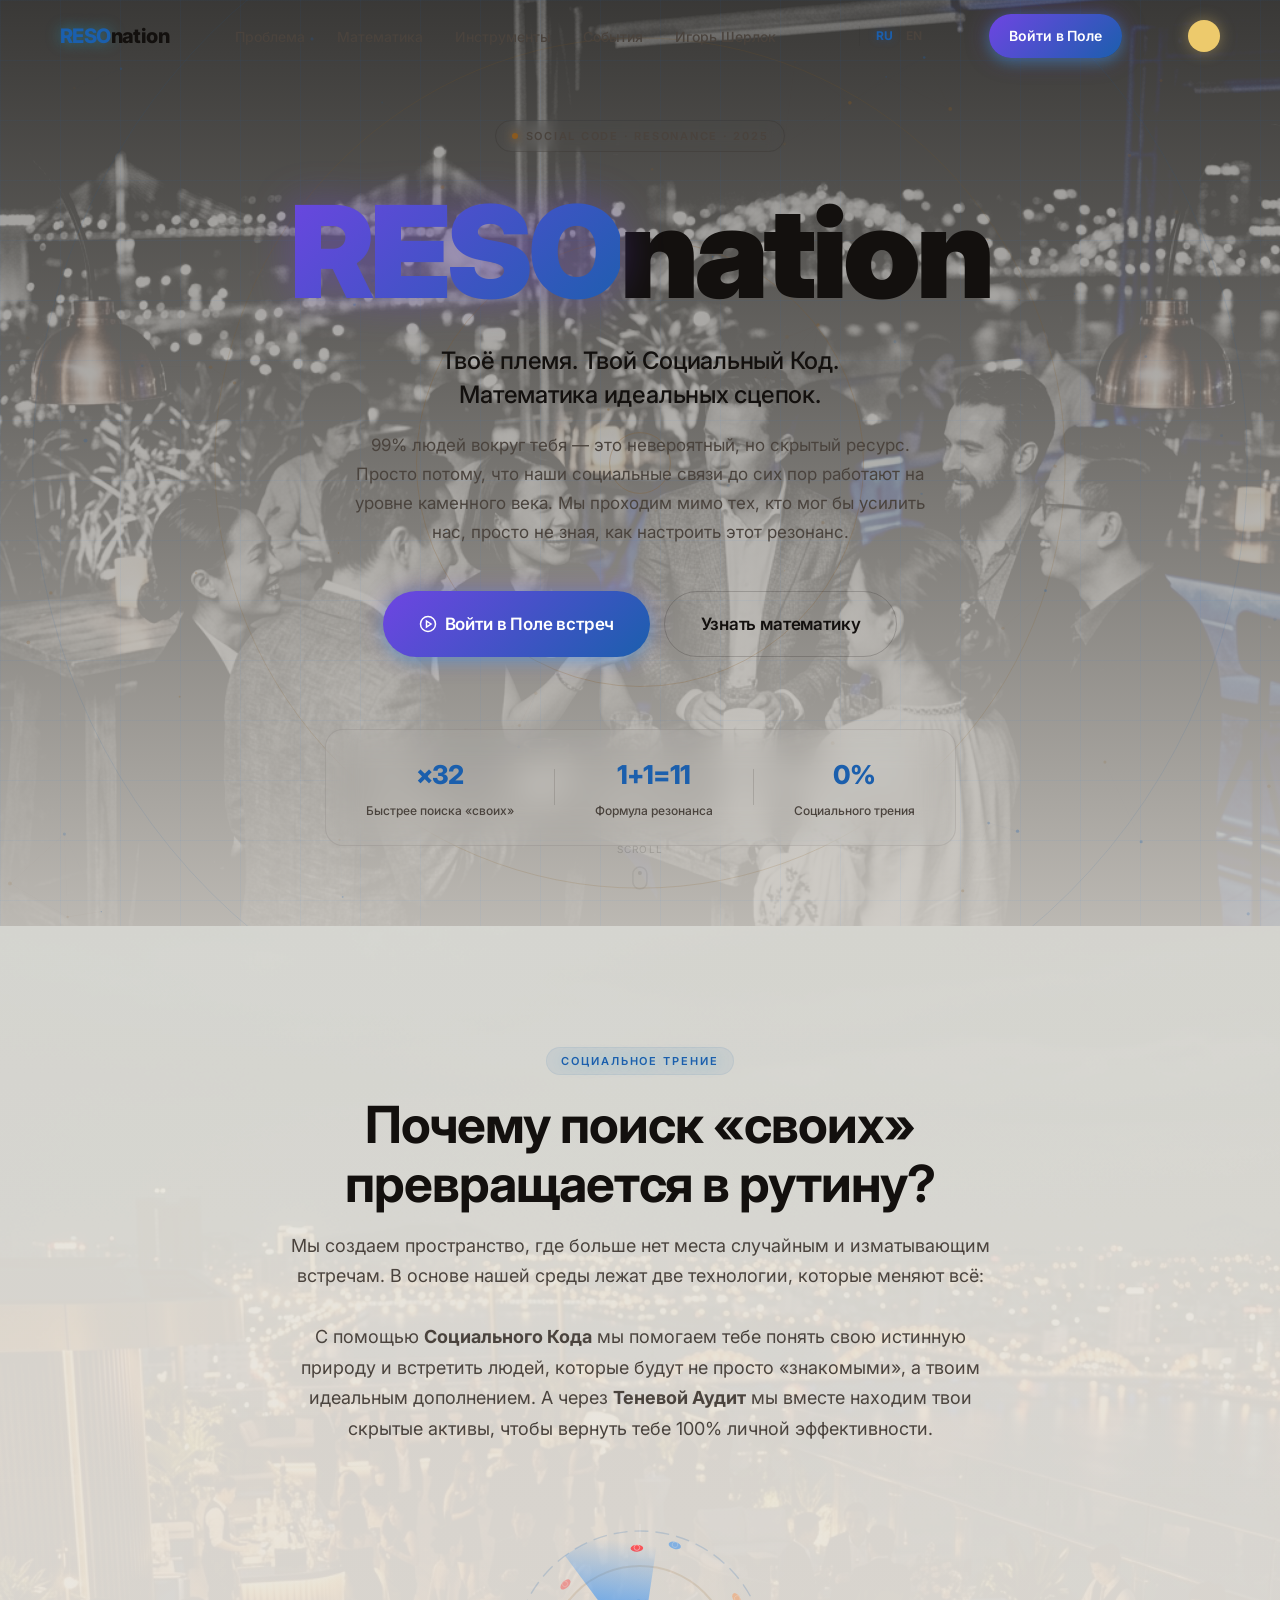
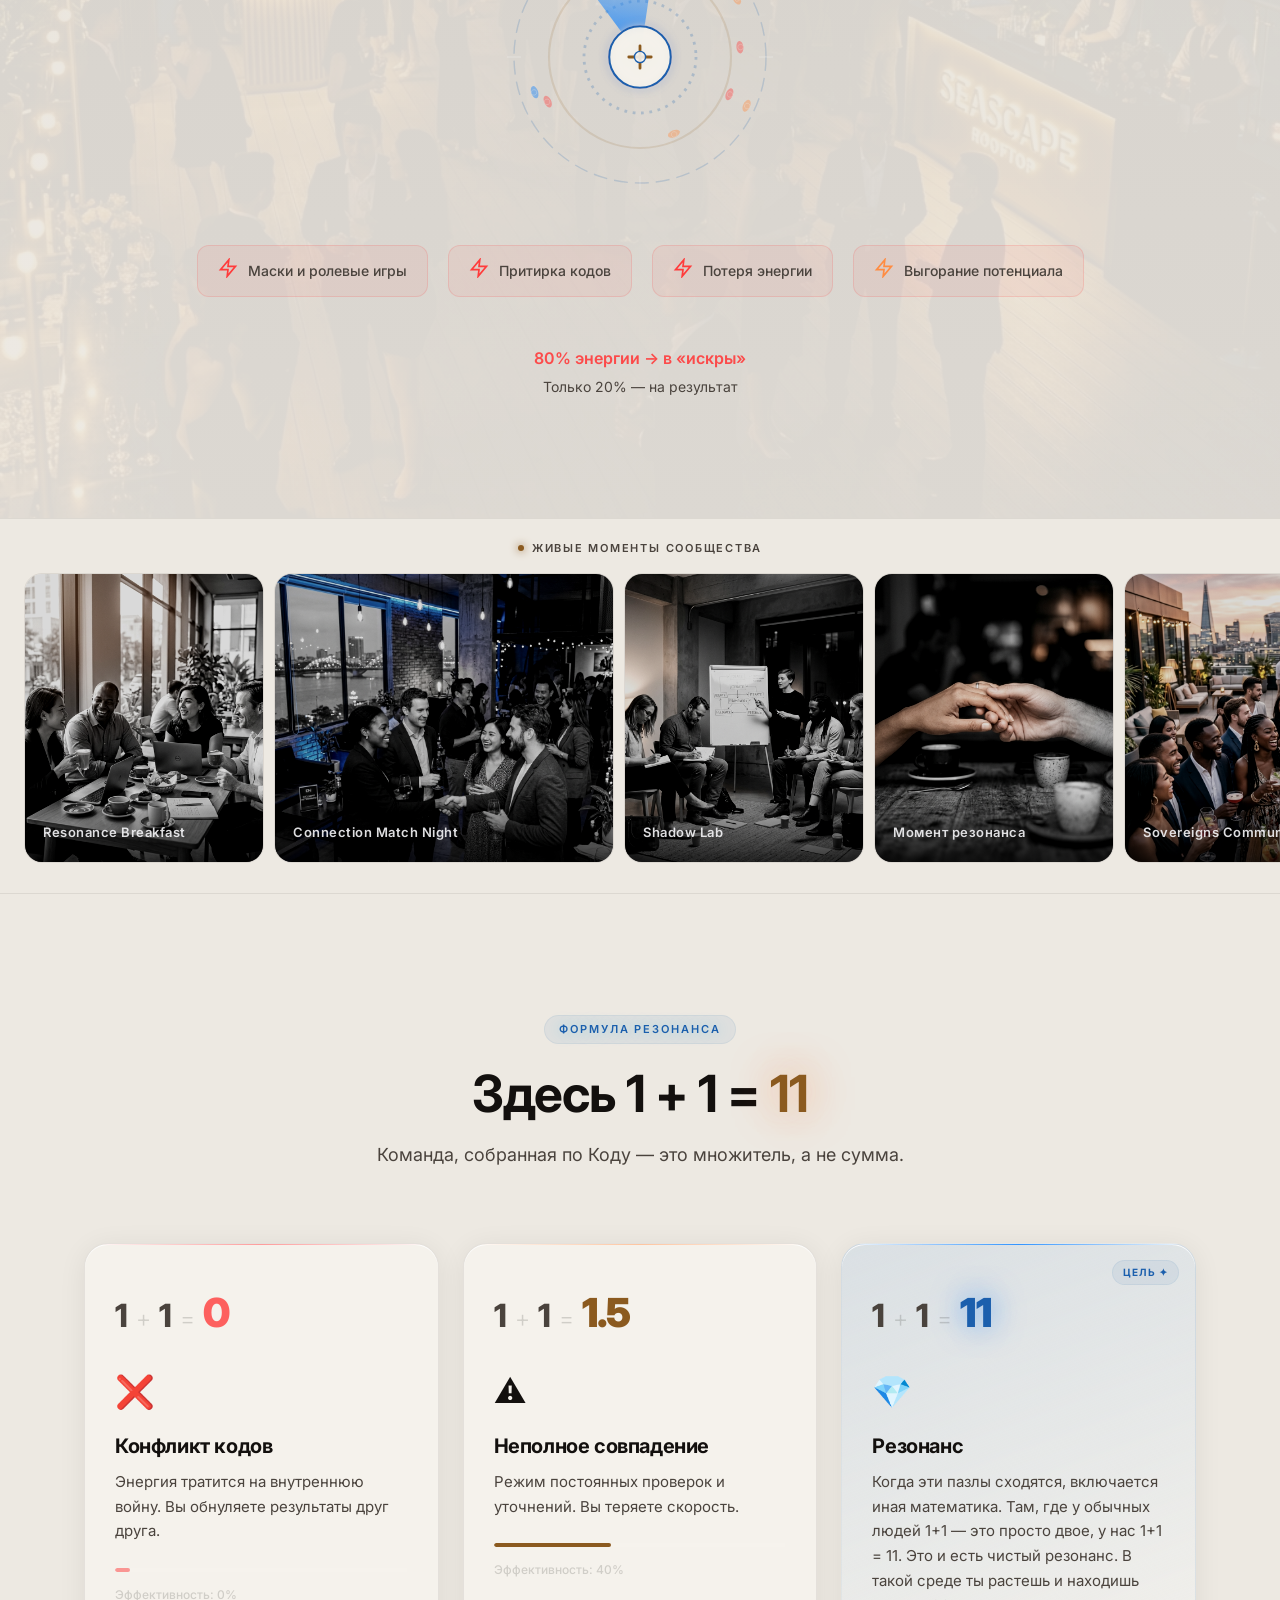
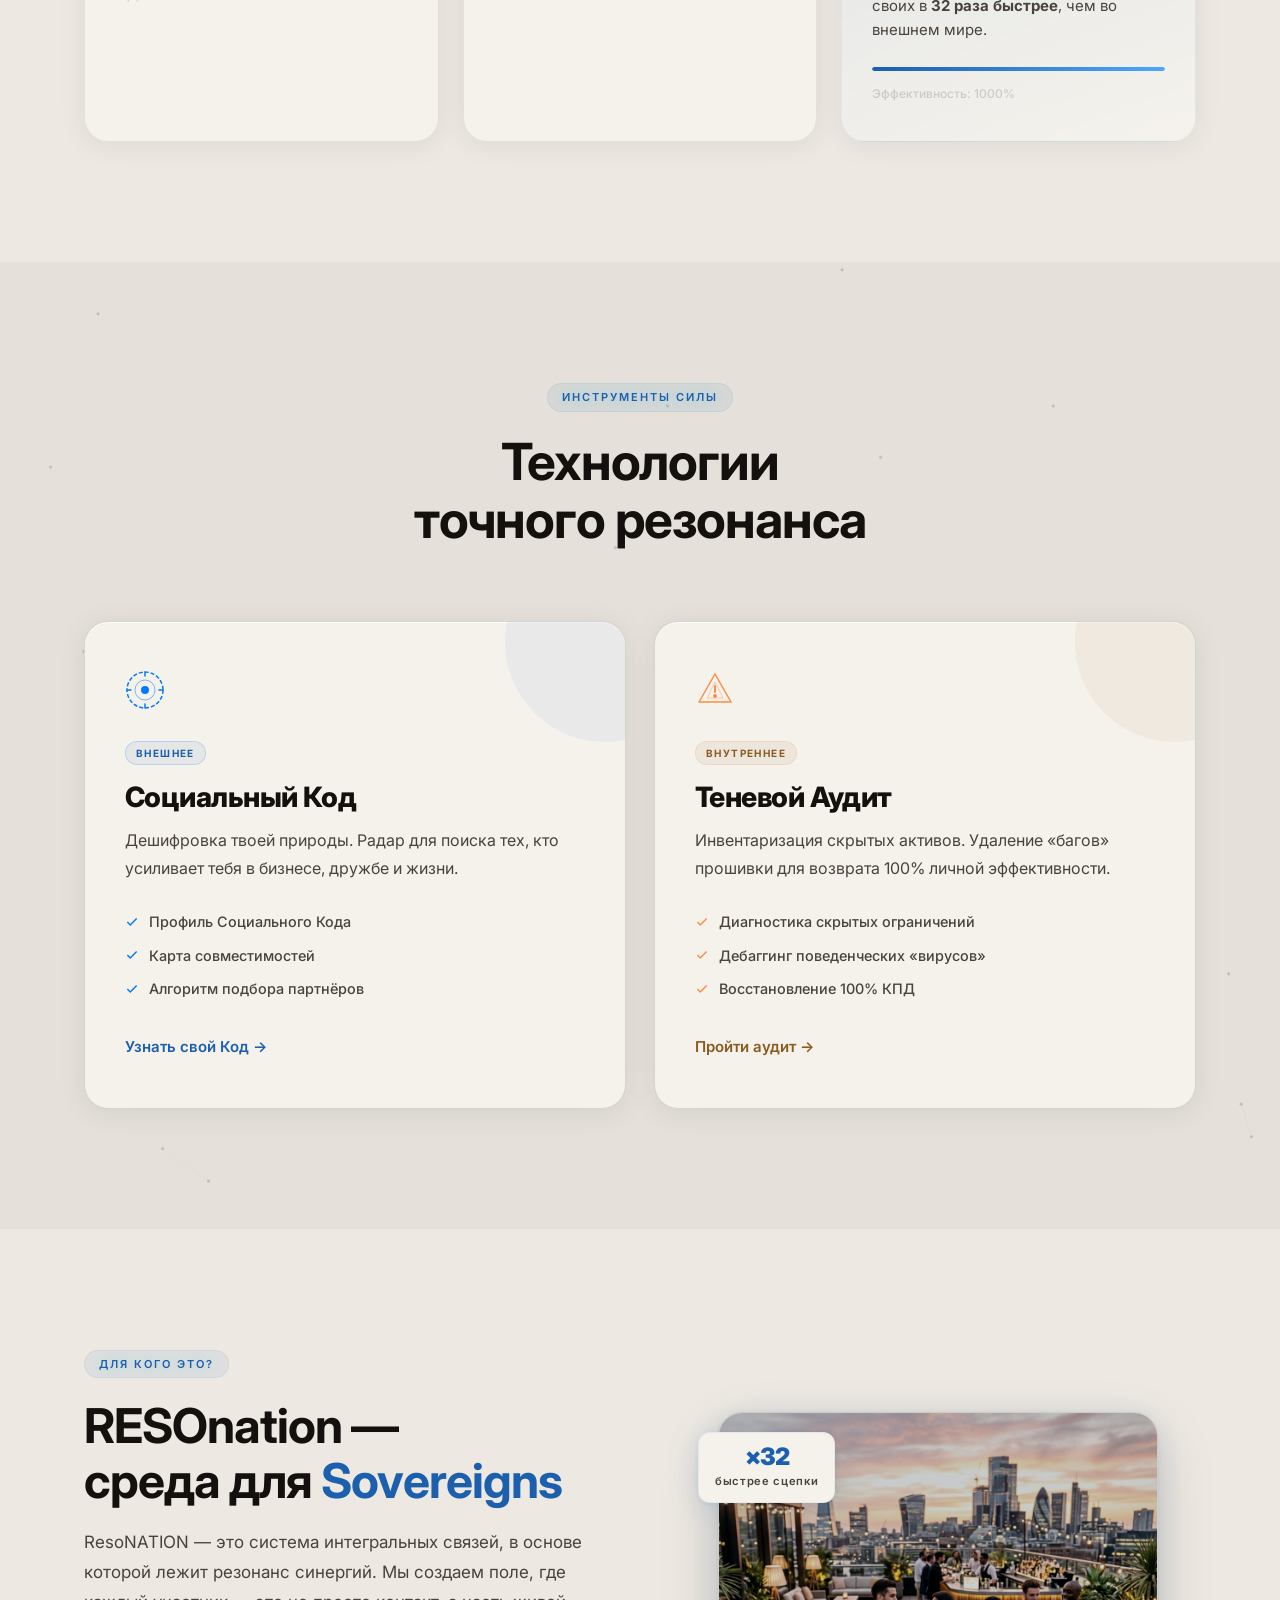
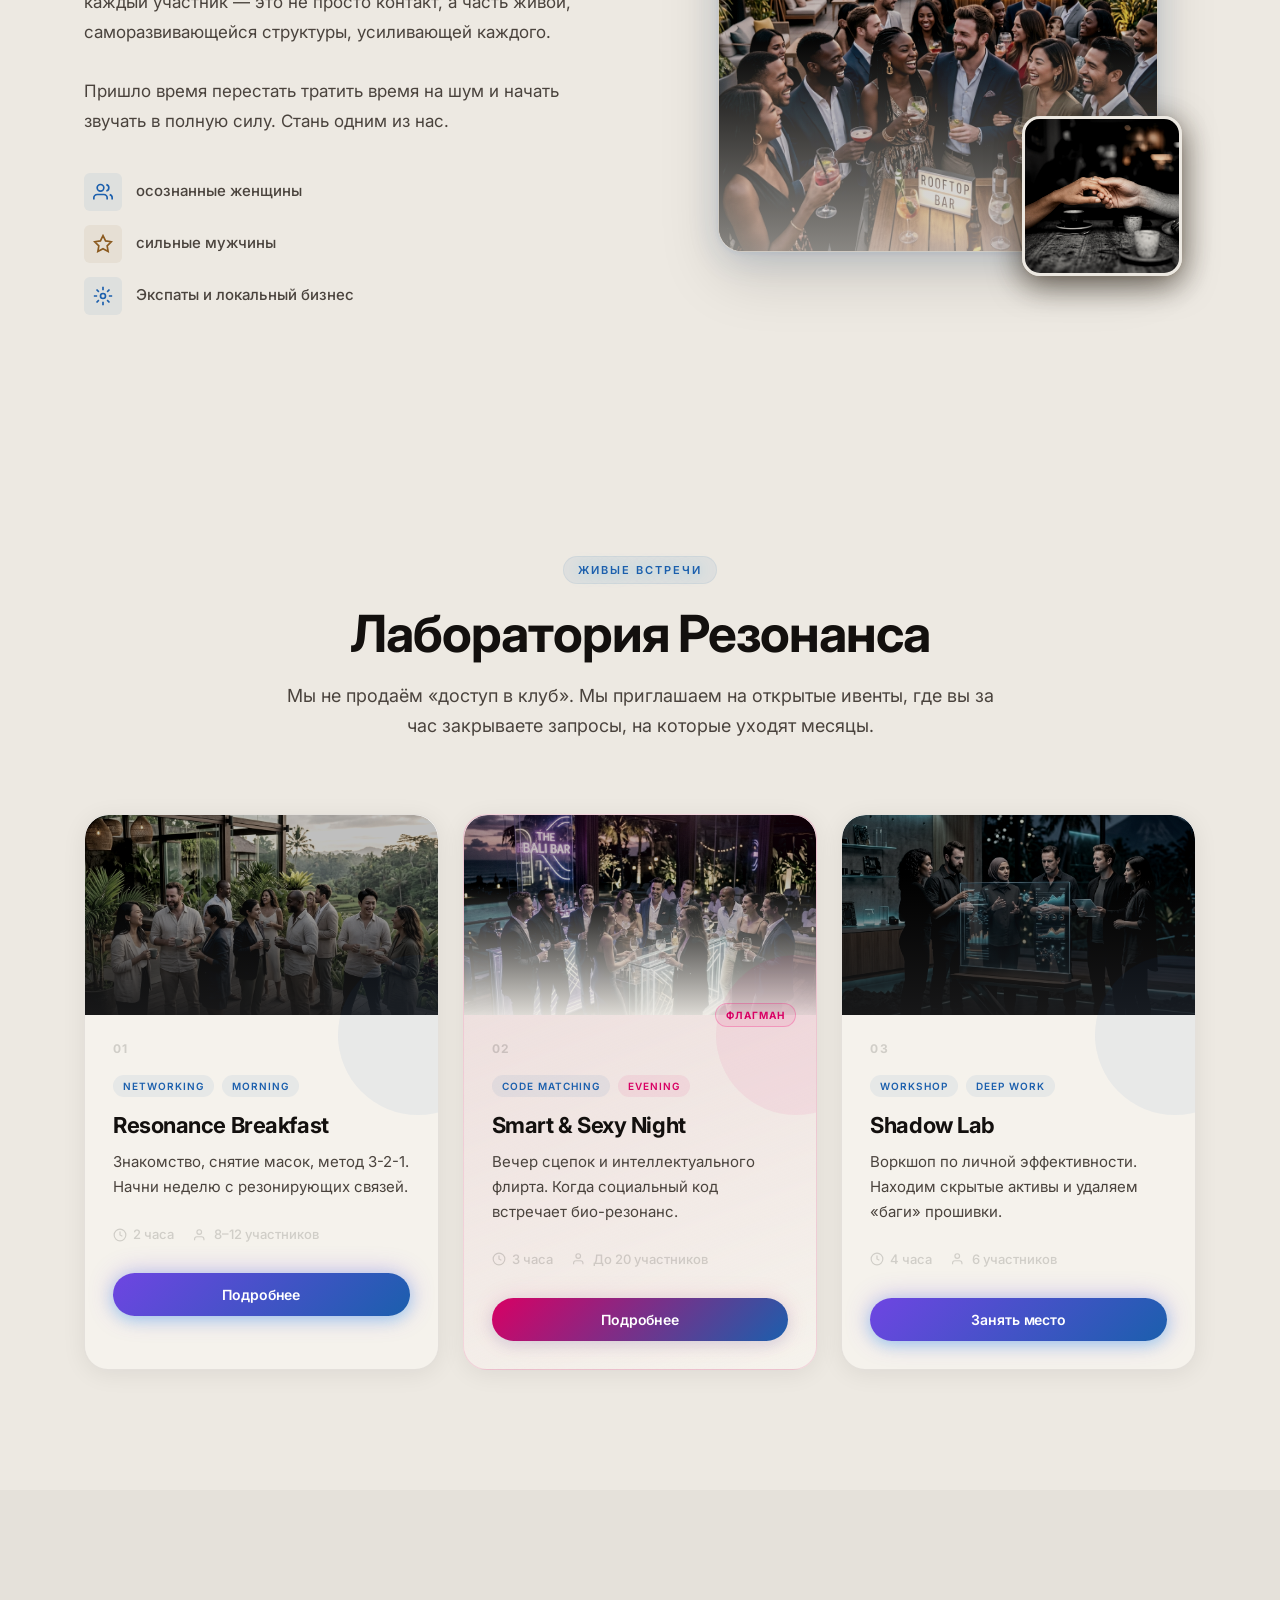
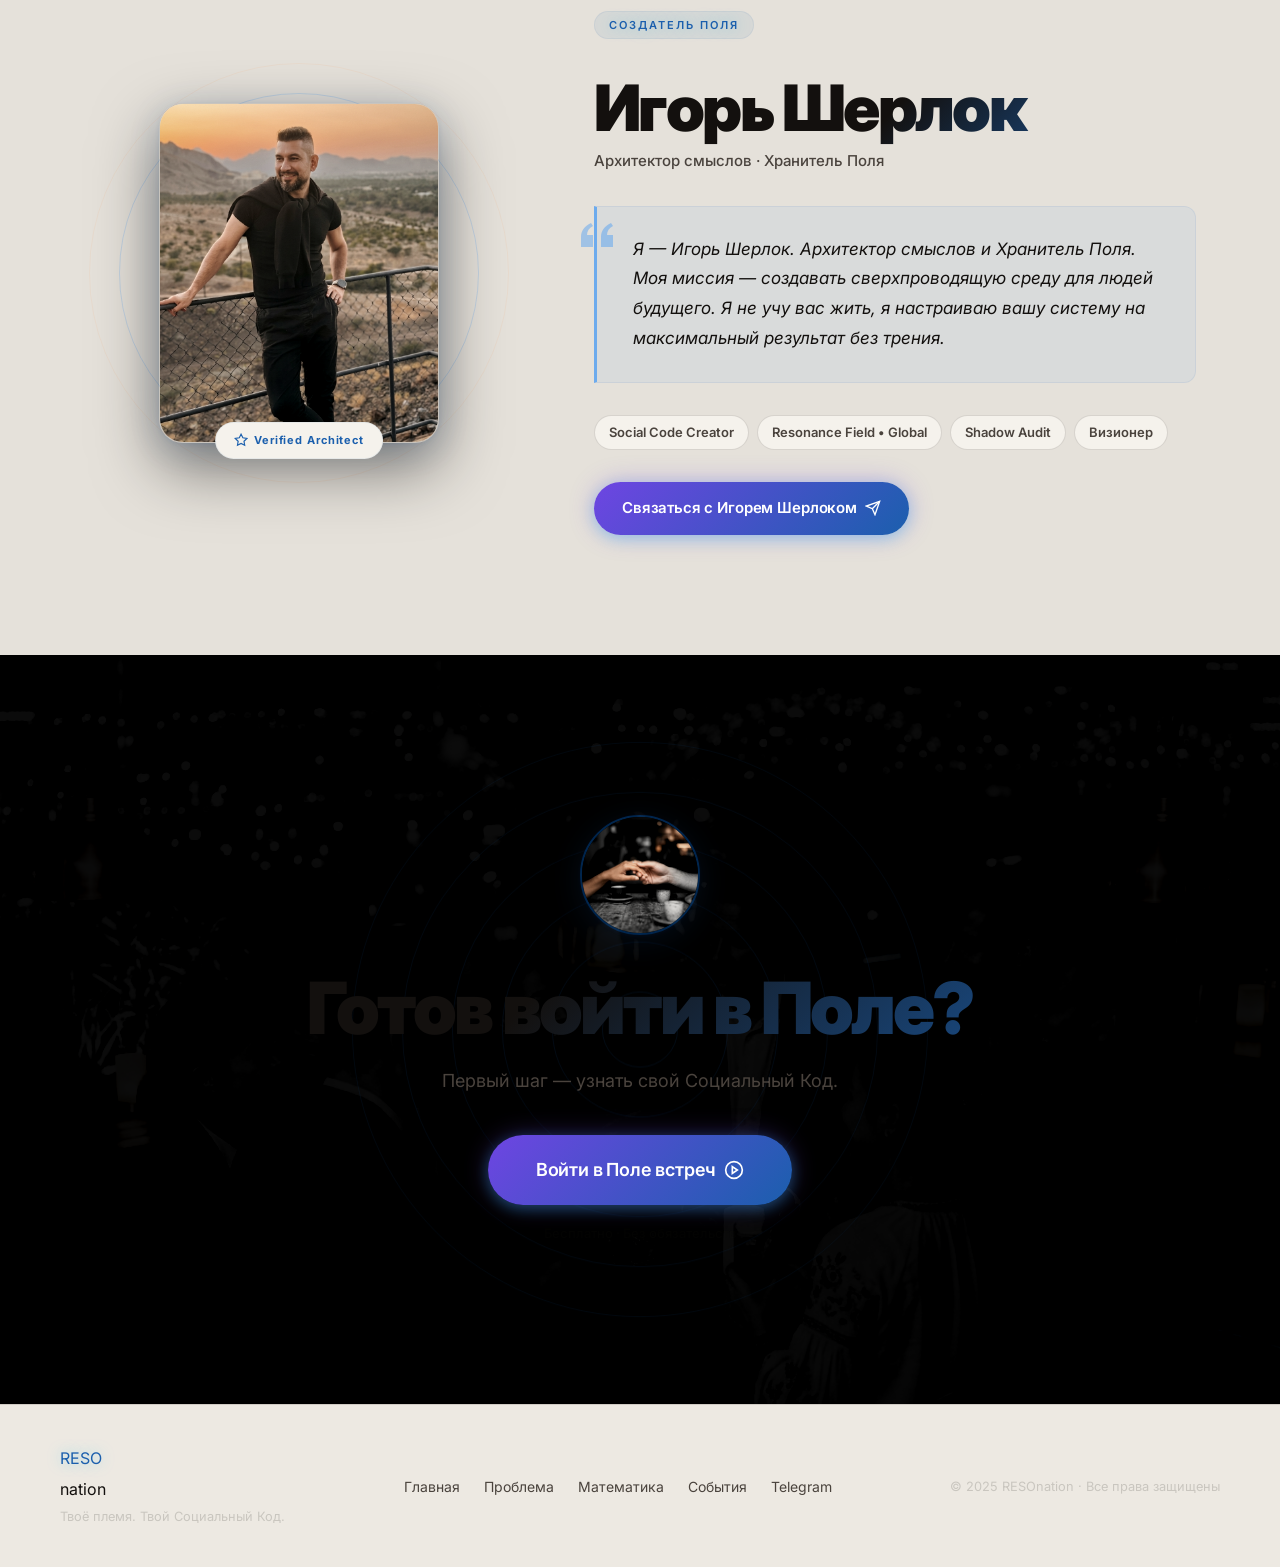
==== commit d7f3ddda: "feat: visual overhaul - new sovereigns image, name change to Igor Sherlock, pink-blue smart-sexy the" ====
--- a/index.html
+++ b/index.html
@@ -23,7 +23,7 @@
         <li><a href="#math">Математика</a></li>
         <li><a href="#tools">Инструменты</a></li>
         <li><a href="#events">События</a></li>
-        <li><a href="#architect">Шер</a></li>
+        <li><a href="#architect">Игорь Шерлок</a></li>
       </ul>
       <div class="lang-switcher">
         <a href="index.html" class="lang-link active">RU</a>
@@ -40,7 +40,7 @@
       <a href="#math">Математика</a>
       <a href="#tools">Инструменты</a>
       <a href="#events">События</a>
-      <a href="#architect">Шер</a>
+      <a href="#architect">Игорь Шерлок</a>
       <div class="lang-switcher">
         <a href="index.html" class="lang-link active">RU</a>
         <a href="en.html" class="lang-link">EN</a>
@@ -229,7 +229,7 @@
         </div>
       </div>
       <div class="photo-strip__item photo-strip__item--wide">
-        <img src="img-sovereigns.png" alt="Sovereigns Community" />
+        <img src="img-sovereigns-v2.png" alt="Sovereigns Community" />
         <div class="photo-strip__overlay">
           <span>Sovereigns Community</span>
         </div>
@@ -453,7 +453,7 @@
         <div class="nation-visual">
           <div class="nation-photo-stack">
             <div class="nation-photo-main">
-              <img src="img-sovereigns.png" alt="RESOnation Sovereigns community" />
+              <img src="img-sovereigns-v2.png" alt="RESOnation Sovereigns community" />
               <div class="nation-photo-main__overlay"></div>
             </div>
             <div class="nation-photo-secondary">
@@ -514,18 +514,18 @@
         </article>
 
         <!-- Event 2 -->
-        <article class="event-card event-card--featured" id="event-match">
+        <article class="event-card event-card--sexy" id="event-match">
           <div class="event-card__cover">
             <img src="img-smart-sexy-standing-1.png" alt="Smart & Sexy Night Tribe" />
-            <div class="event-card__cover-overlay event-card__cover-overlay--copper"></div>
+            <div class="event-card__cover-overlay event-card__cover-overlay--pink-blue"></div>
           </div>
           <div class="event-card__body">
             <div class="event-card__number">02</div>
-            <div class="event-card__badge">Флагман</div>
-            <div class="event-card__glow event-card__glow--copper"></div>
+            <div class="event-card__badge event-card__badge--pink">Флагман</div>
+            <div class="event-card__glow event-card__glow--pink"></div>
             <div class="event-card__meta">
-              <span class="event-tag event-tag--copper">Code Matching</span>
-              <span class="event-tag event-tag--copper">Evening</span>
+              <span class="event-tag">Code Matching</span>
+              <span class="event-tag event-tag--pink">Evening</span>
             </div>
             <h3 class="event-card__title">Smart & Sexy Night</h3>
             <p class="event-card__desc">
@@ -541,7 +541,7 @@
                 До 20 участников
               </span>
             </div>
-            <a href="events/smart-sexy.html" class="btn btn--primary btn--sm event-card__cta" id="match-cta">Подробнее</a>
+            <a href="events/smart-sexy.html" class="btn btn--pink-blue btn--sm event-card__cta" id="match-cta">Подробнее</a>
           </div>
         </article>
 
@@ -591,7 +591,7 @@
               <div class="arch-ring arch-ring--2"></div>
             </div>
             <div class="architect-photo__img">
-              <img src="img-architect.png" alt="Шер — Архитектор смыслов и Хранитель Поля" />
+              <img src="img-architect.png" alt="Игорь Шерлок — Архитектор смыслов и Хранитель Поля" />
             </div>
             <div class="architect-photo__badge">
               <svg width="14" height="14" viewBox="0 0 24 24" fill="none" stroke="currentColor" stroke-width="2"><polygon points="12 2 15.09 8.26 22 9.27 17 14.14 18.18 21.02 12 17.77 5.82 21.02 7 14.14 2 9.27 8.91 8.26 12 2"/></svg>
@@ -602,14 +602,14 @@
 
         <div class="architect-text">
           <span class="section__label">Создатель Поля</span>
-          <h2 class="architect__name">Шер</h2>
+          <h2 class="architect__name">Игорь Шерлок</h2>
           <p class="architect__role">Архитектор смыслов · Хранитель Поля</p>
 
           <blockquote class="architect-quote">
             <svg class="quote-mark" width="32" height="24" viewBox="0 0 32 24" fill="none">
               <path d="M0 24V14C0 8 3.33 3.33 10 0L12 3C8 5 6 8 6 12H12V24H0ZM20 24V14C20 8 23.33 3.33 30 0L32 3C28 5 26 8 26 12H32V24H20Z" fill="#007AFF" opacity="0.3"/>
             </svg>
-            <p>Я — Шер. Архитектор смыслов и Хранитель Поля. Моя миссия — создавать сверхпроводящую среду для людей будущего. Я не учу вас жить, я настраиваю вашу систему на максимальный результат без трения.</p>
+            <p>Я — Игорь Шерлок. Архитектор смыслов и Хранитель Поля. Моя миссия — создавать сверхпроводящую среду для людей будущего. Я не учу вас жить, я настраиваю вашу систему на максимальный результат без трения.</p>
           </blockquote>
 
           <div class="architect-tags">
@@ -620,7 +620,7 @@
           </div>
 
           <a href="https://t.me/" id="architect-cta" class="btn btn--primary">
-            Связаться с Шером
+            Связаться с Игорем Шерлоком
             <svg width="16" height="16" viewBox="0 0 24 24" fill="none" stroke="currentColor" stroke-width="2"><line x1="22" y1="2" x2="11" y2="13"/><polygon points="22 2 15 22 11 13 2 9 22 2"/></svg>
           </a>
         </div>
--- a/styles.css
+++ b/styles.css
@@ -1823,3 +1823,78 @@
   .photo-strip__item  { width: 190px; height: 230px; }
   .photo-strip__item--wide { width: 260px; }
 }
+
+/* ==========================================================================
+   Smart & Sexy Featured Card Theme (Pink & Accent Blue)
+   ========================================================================== */
+:root {
+  --color-pink:       #FF007A;
+  --color-pink-rgb:   255, 0, 122;
+  --color-pink-glow:  rgba(255, 0, 122, 0.22);
+  --color-pink-dim:   rgba(255, 0, 122, 0.10);
+  --shadow-pink-blue: 0 8px 32px rgba(255, 0, 122, 0.18), 0 0 80px rgba(33, 212, 253, 0.08);
+}
+
+[data-theme="light"] {
+  --color-pink:       #D80064;
+  --color-pink-rgb:   216, 0, 100;
+  --color-pink-glow:  rgba(216, 0, 100, 0.12);
+  --color-pink-dim:   rgba(216, 0, 100, 0.07);
+  --shadow-pink-blue: 0 8px 32px rgba(216, 0, 100, 0.14), 0 0 80px rgba(27, 95, 173, 0.05);
+}
+
+.event-card--sexy {
+  border-color: var(--color-pink-glow) !important;
+  background: linear-gradient(160deg, var(--color-pink-dim), var(--color-base-3)) !important;
+}
+
+.event-card--sexy:hover {
+  border-color: var(--color-pink) !important;
+  box-shadow: var(--shadow-pink-blue) !important;
+}
+
+.event-card__badge--pink {
+  color: var(--color-pink) !important;
+  background: var(--color-pink-dim) !important;
+  border: 1px solid rgba(255, 0, 122, 0.25) !important;
+}
+
+.event-card__glow--pink {
+  background: var(--color-pink) !important;
+}
+
+.event-tag--pink {
+  color: var(--color-pink) !important;
+  background: var(--color-pink-dim) !important;
+}
+
+.event-card__cover-overlay--pink-blue {
+  background: linear-gradient(
+    180deg,
+    rgba(255, 0, 122, 0.15) 0%,
+    transparent 35%,
+    rgba(26, 26, 27, 0.9) 100%
+  ) !important;
+}
+
+[data-theme="light"] .event-card__cover-overlay--pink-blue {
+  background: linear-gradient(
+    180deg,
+    rgba(216, 0, 100, 0.08) 0%,
+    transparent 35%,
+    rgba(245, 242, 236, 0.9) 100%
+  ) !important;
+}
+
+.btn--pink-blue {
+  background: linear-gradient(135deg, var(--color-pink), var(--color-blue)) !important;
+  color: #fff !important;
+  box-shadow: 0 0 24px var(--color-pink-glow), 0 4px 14px var(--color-blue-glow) !important;
+}
+
+.btn--pink-blue:hover {
+  filter: brightness(1.1) !important;
+  box-shadow: 0 0 40px rgba(255, 0, 122, 0.45), 0 8px 24px rgba(33, 212, 253, 0.4) !important;
+  transform: translateY(-2px) !important;
+}
+
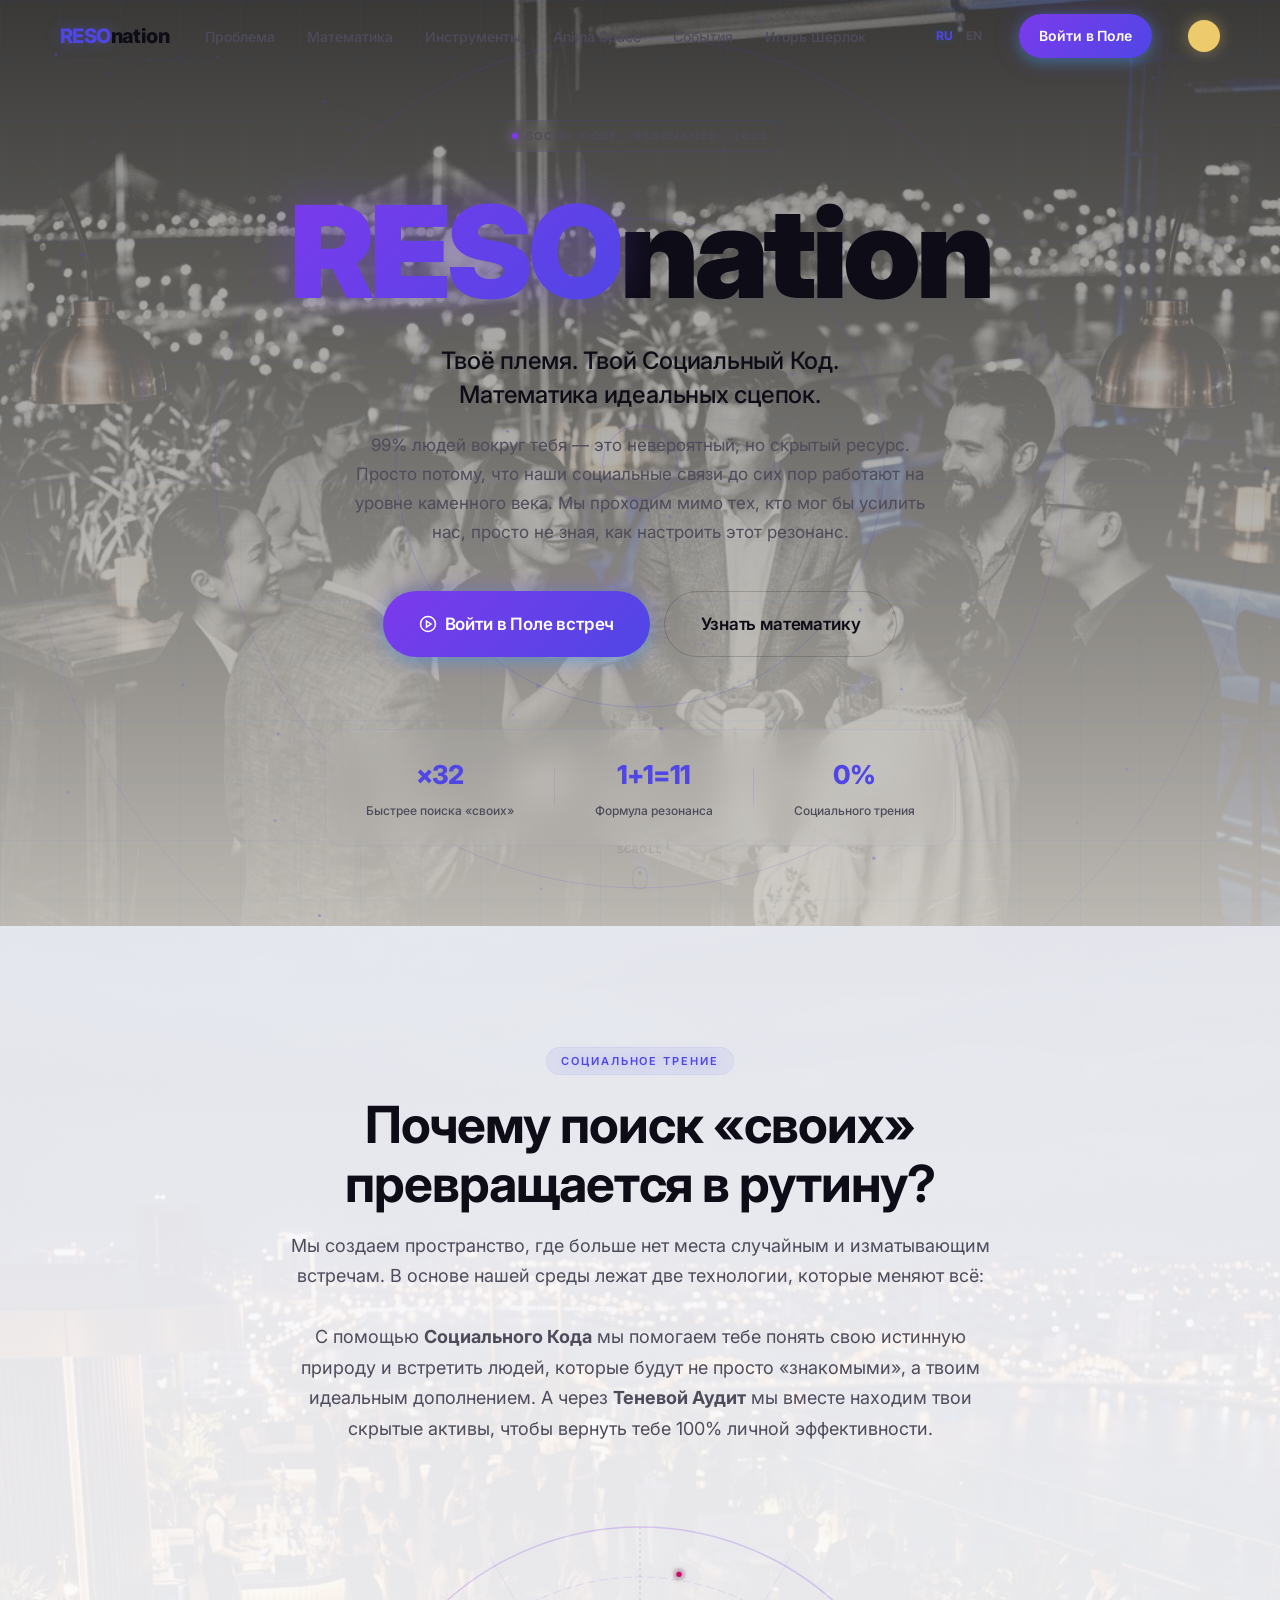
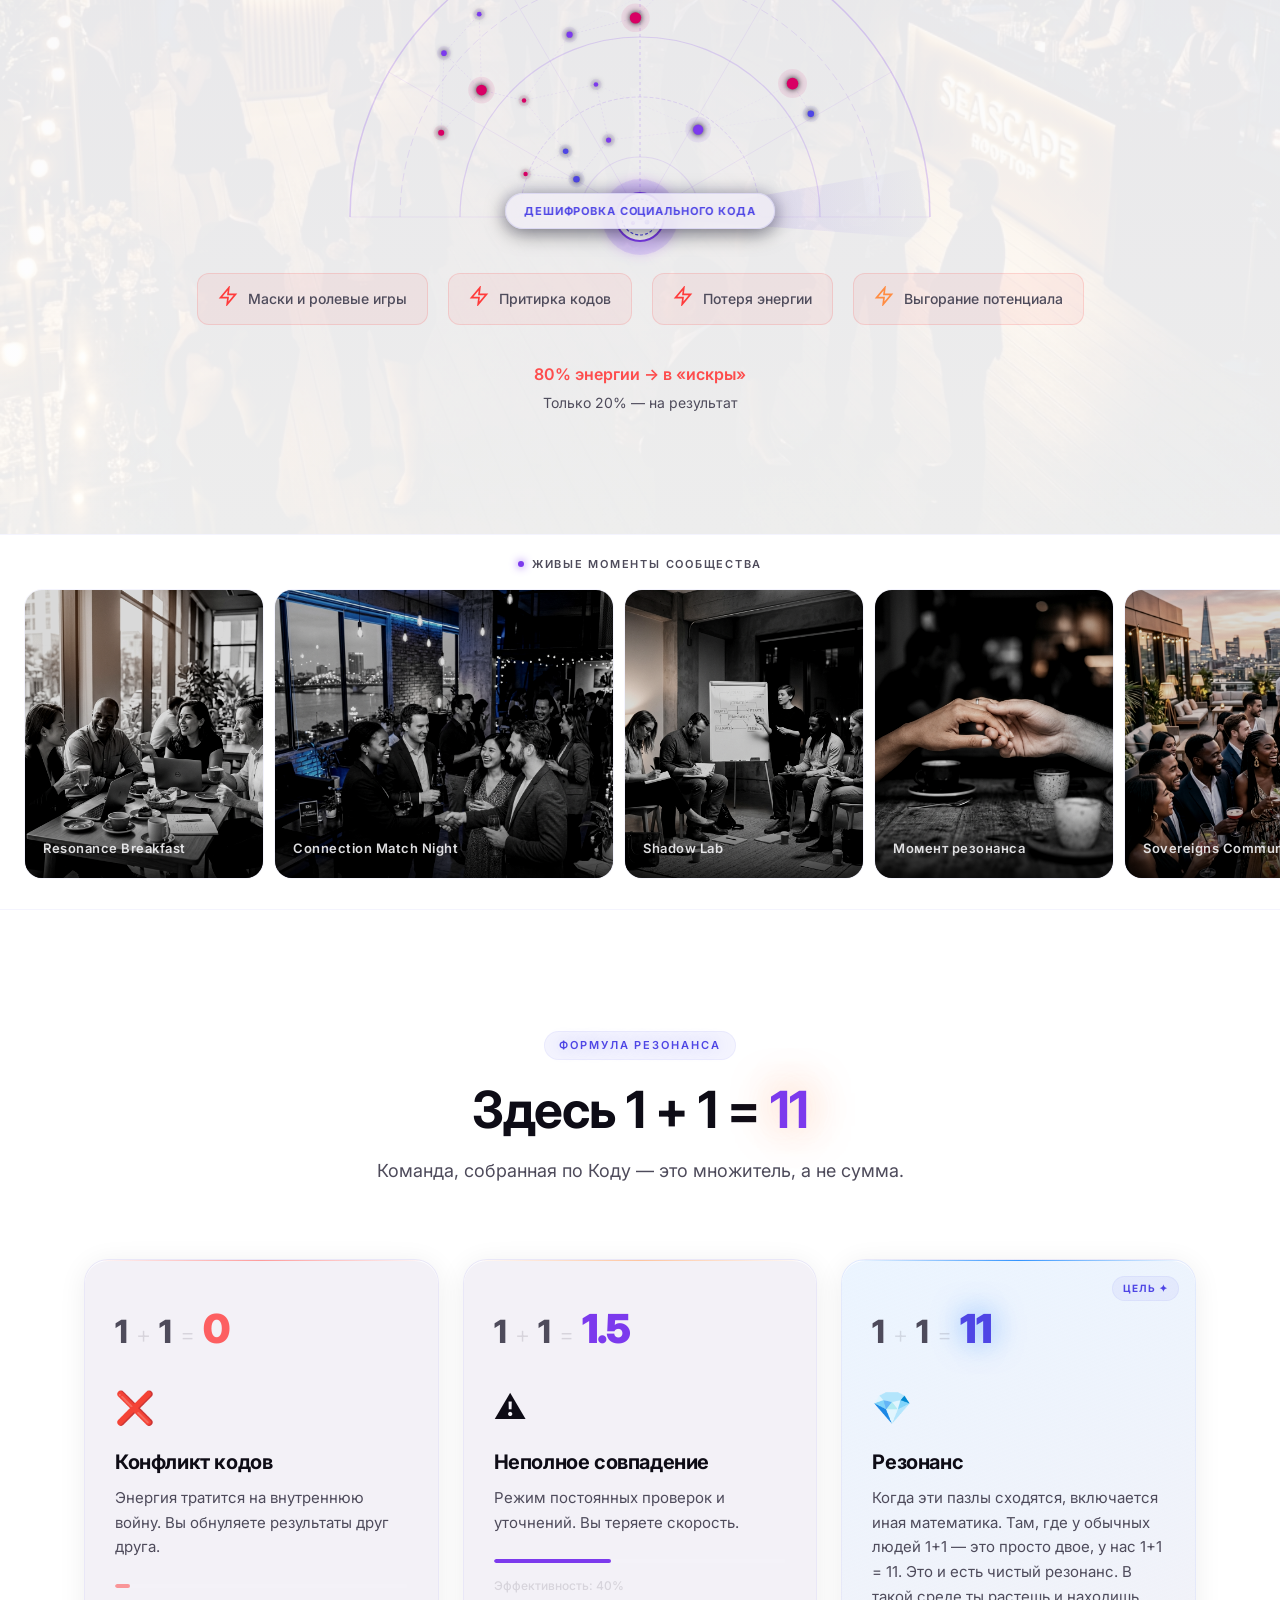
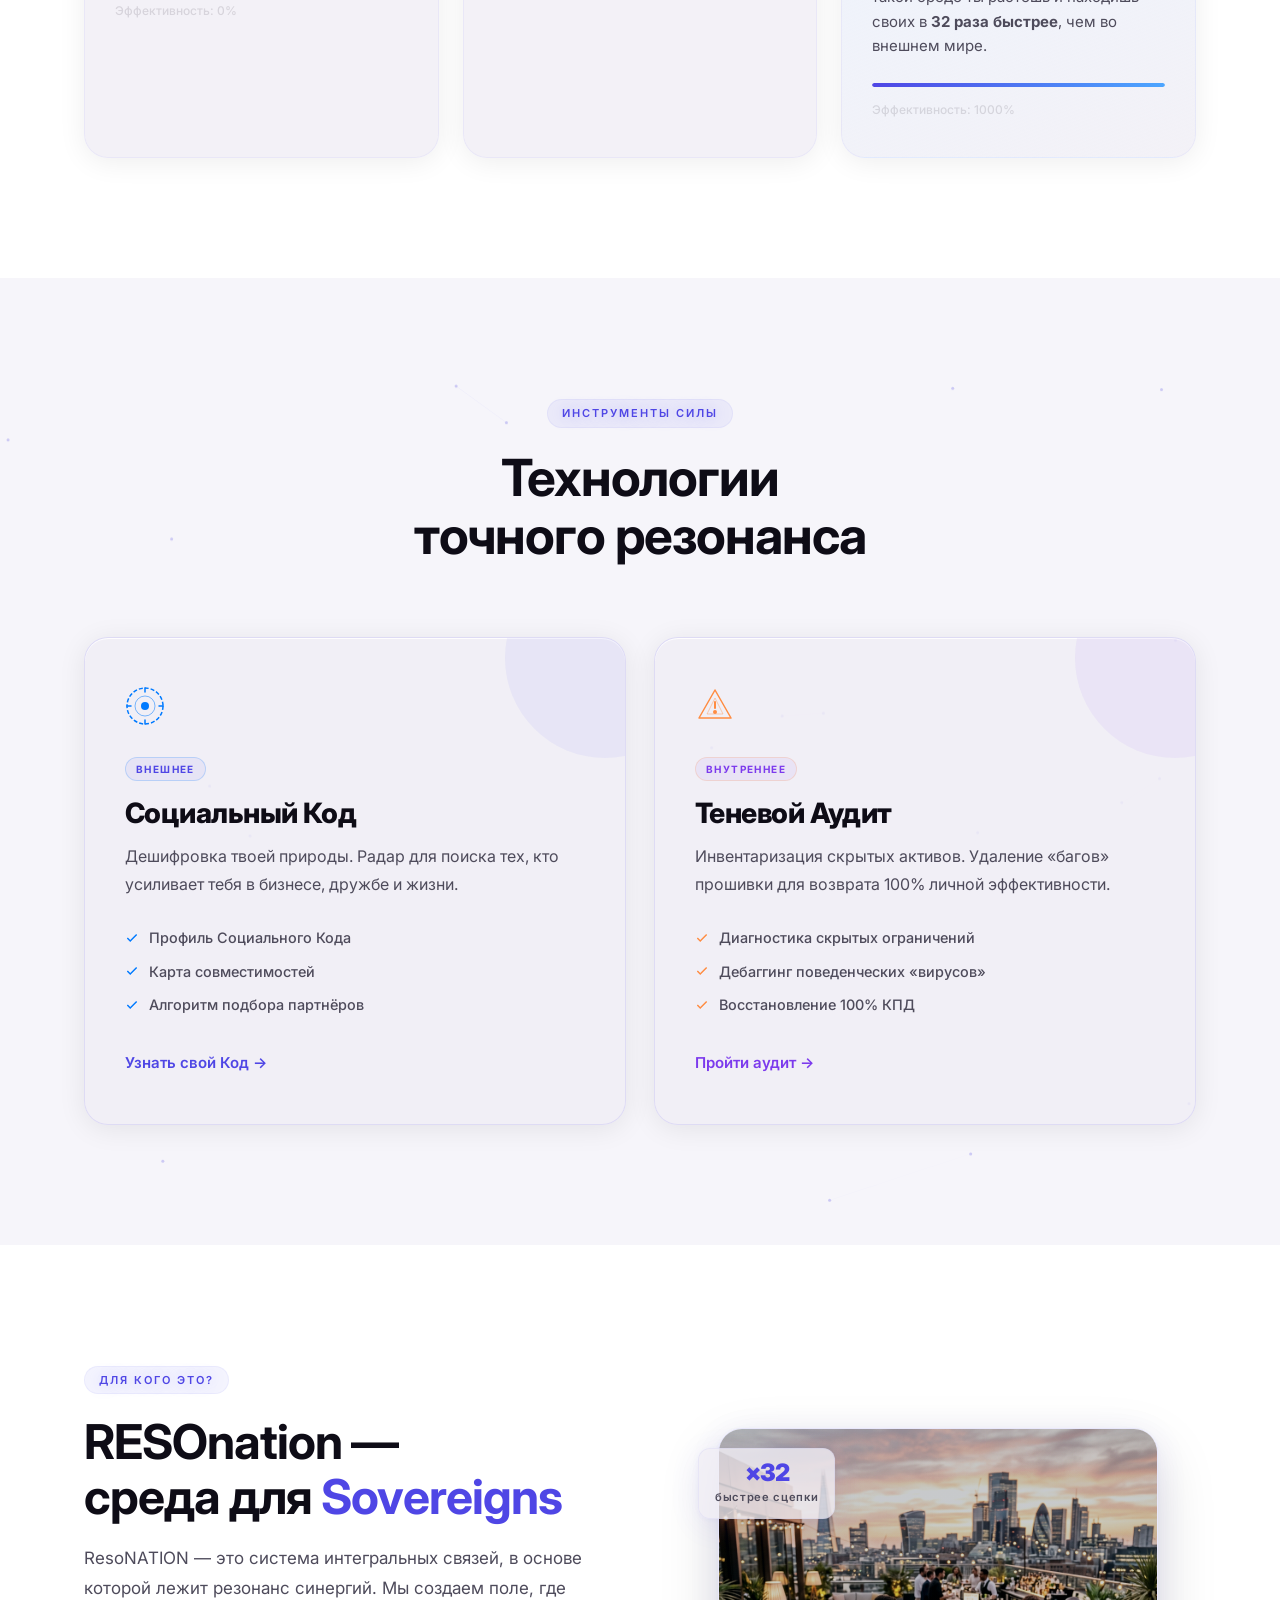
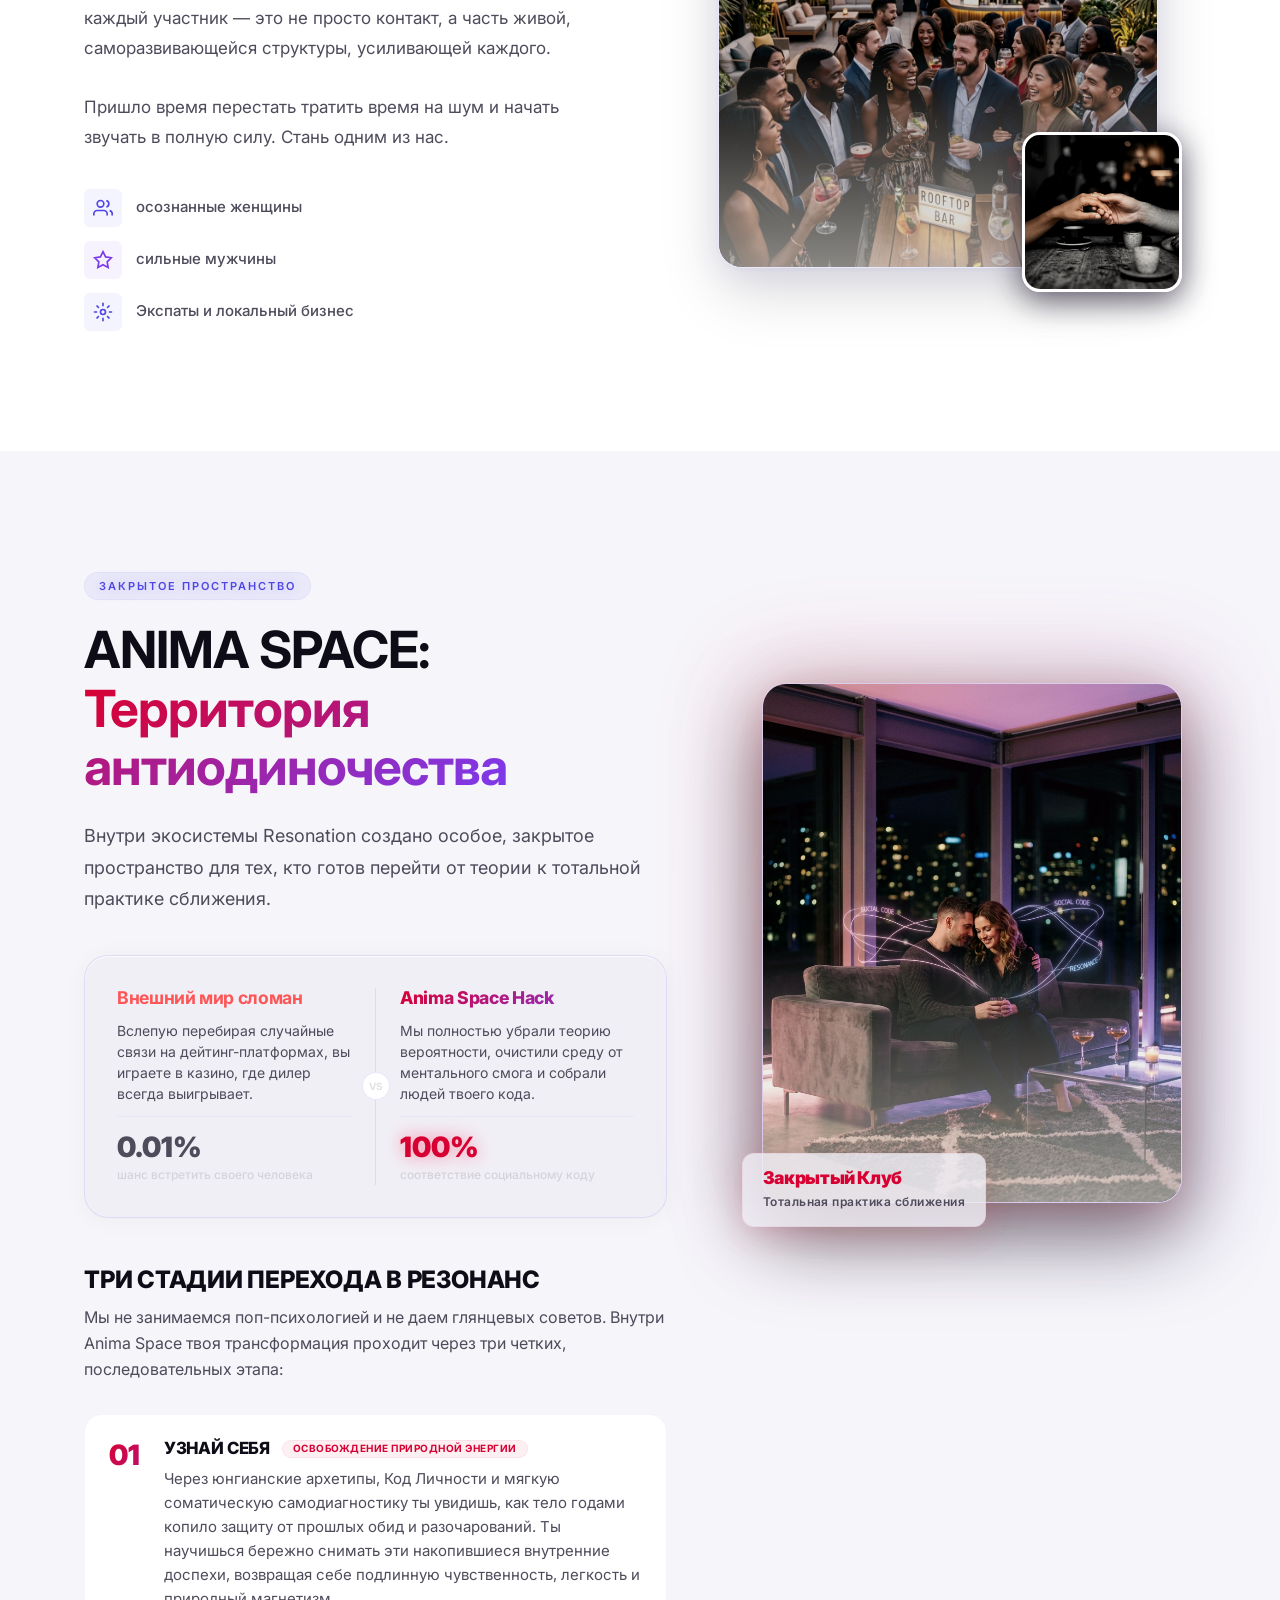
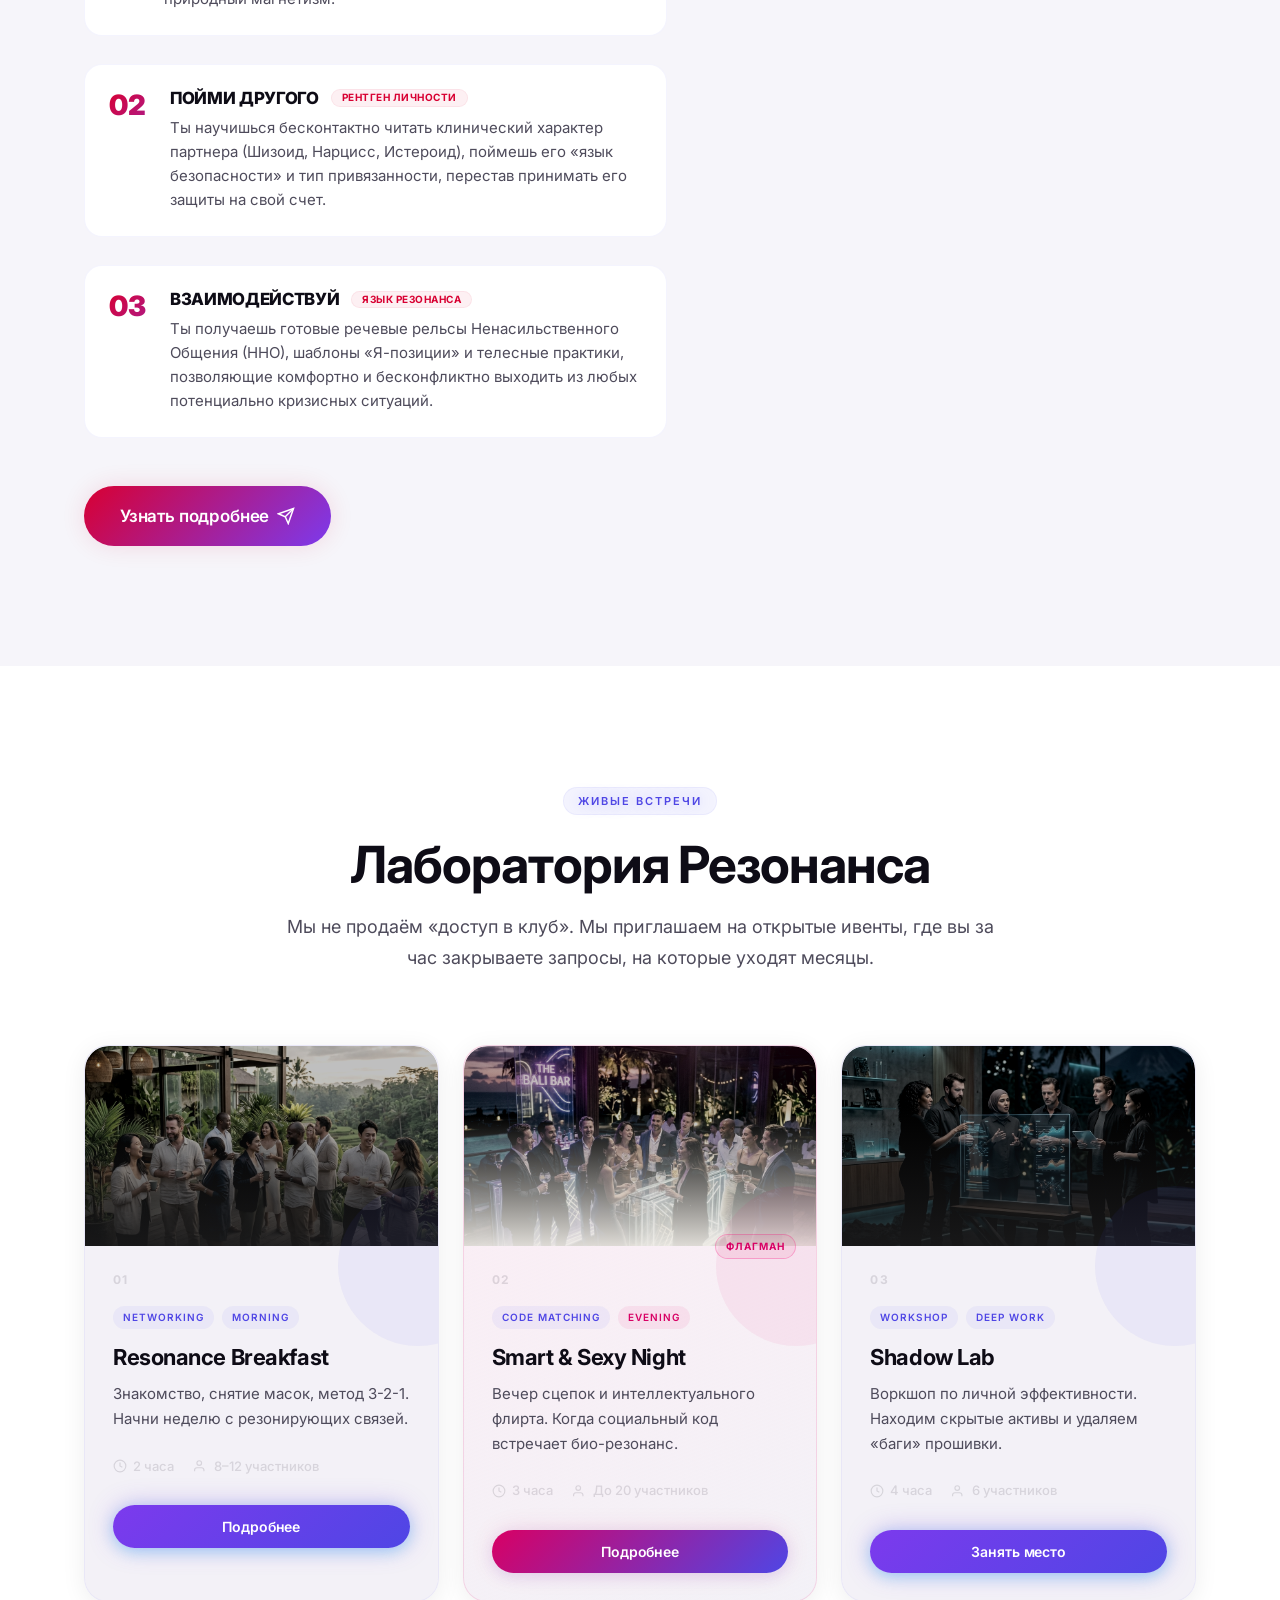
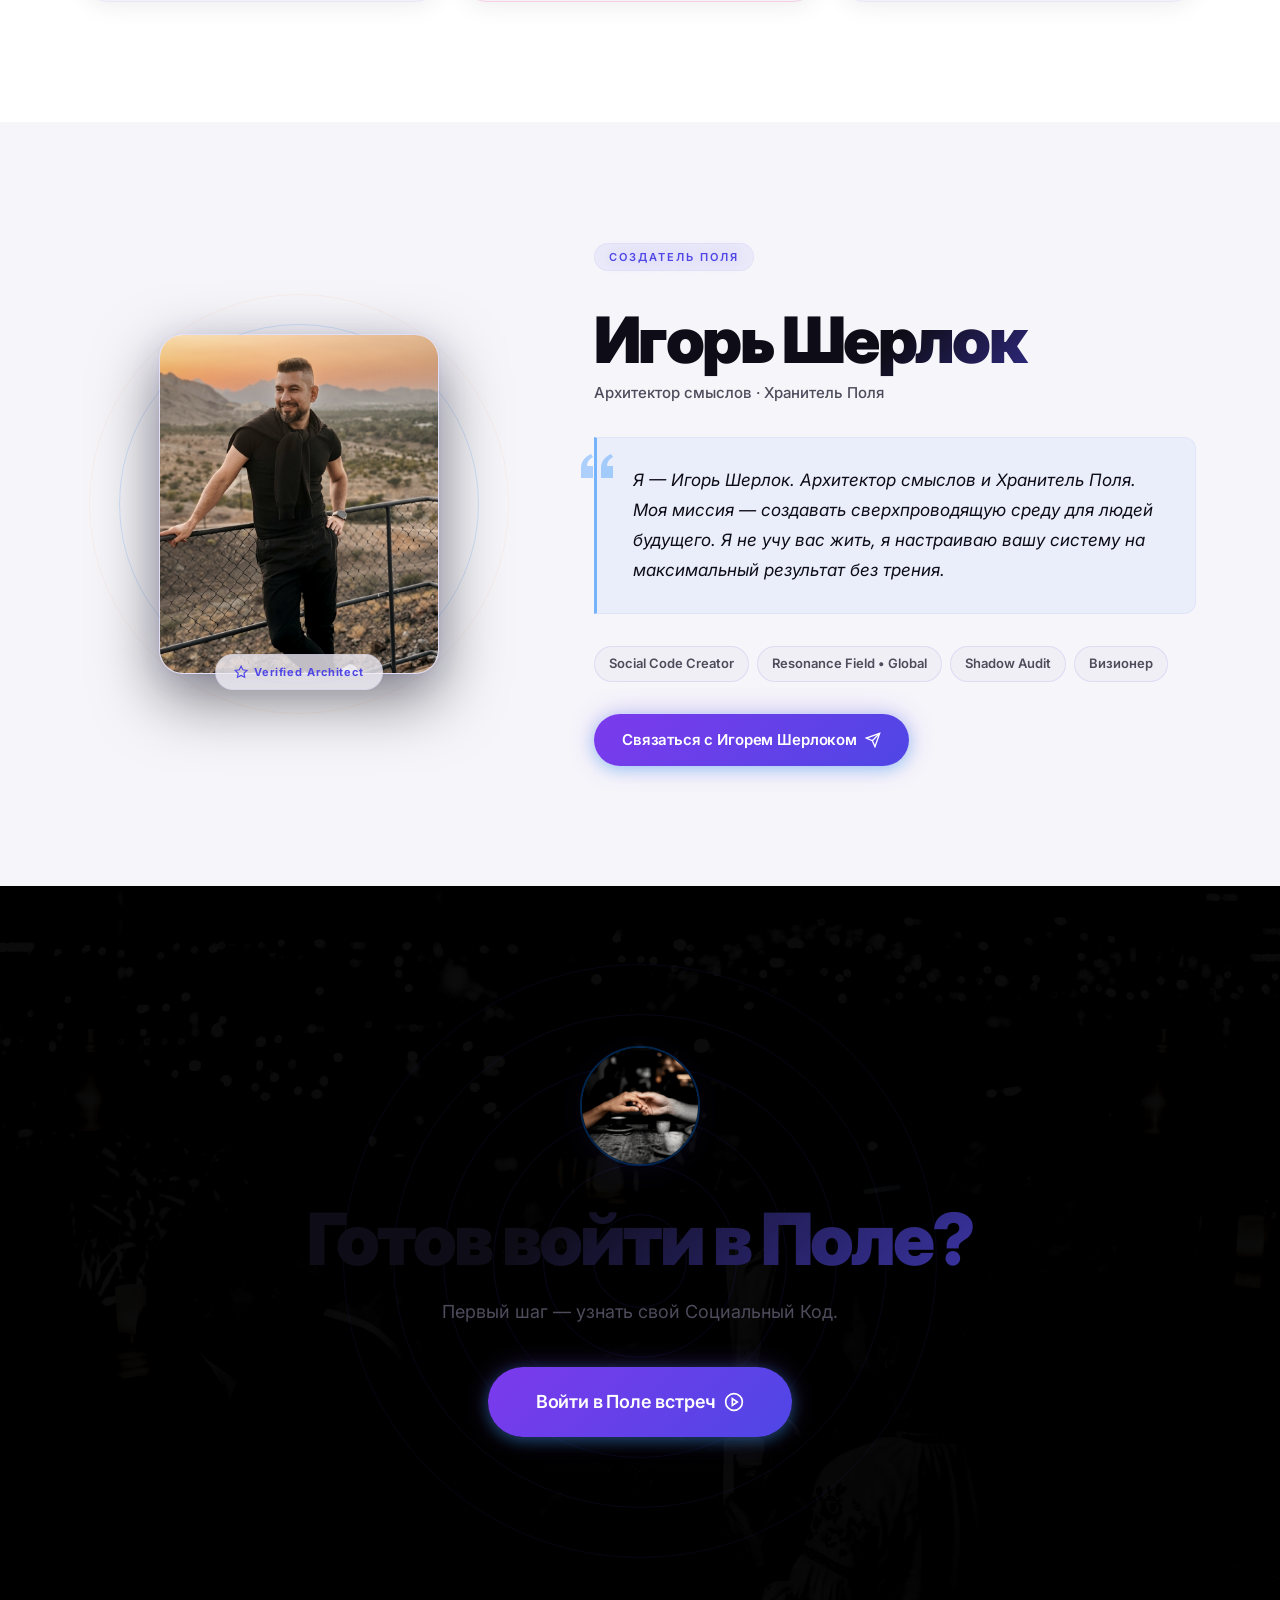
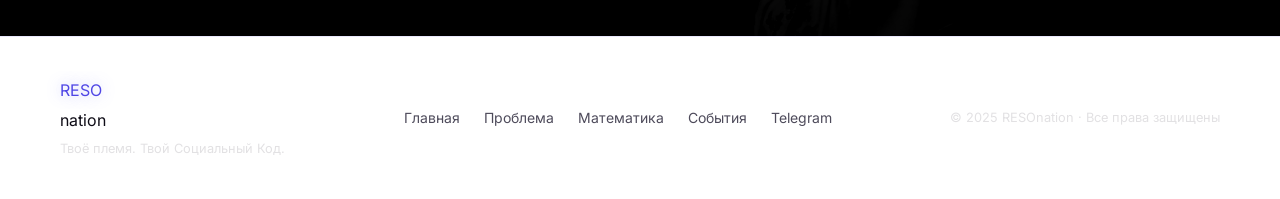
==== commit 92af717a: "Reflect.app style redesign, radar overhaul, and ANIMA SPACE section" ====
--- a/index.html
+++ b/index.html
@@ -22,6 +22,7 @@
         <li><a href="#problem">Проблема</a></li>
         <li><a href="#math">Математика</a></li>
         <li><a href="#tools">Инструменты</a></li>
+        <li><a href="#anima">Anima Space</a></li>
         <li><a href="#events">События</a></li>
         <li><a href="#architect">Игорь Шерлок</a></li>
       </ul>
@@ -39,6 +40,7 @@
       <a href="#problem">Проблема</a>
       <a href="#math">Математика</a>
       <a href="#tools">Инструменты</a>
+      <a href="#anima">Anima Space</a>
       <a href="#events">События</a>
       <a href="#architect">Игорь Шерлок</a>
       <div class="lang-switcher">
@@ -120,45 +122,61 @@
 
       <!-- Engine metaphor -->
       <div class="engine-diagram">
-        <div class="engine__core">
-          <!-- Premium SVG Scanner -->
-          <svg class="scanner-svg" viewBox="0 0 200 200" fill="none" xmlns="http://www.w3.org/2000/svg">
+        <div class="engine__core reflect-radar-container">
+          <!-- Premium Reflect.app style Radar -->
+          <svg class="reflect-radar" viewBox="0 0 600 320" fill="none" xmlns="http://www.w3.org/2000/svg">
             <defs>
-              <filter id="scannerGlow" x="-20%" y="-20%" width="140%" height="140%">
-                <feGaussianBlur stdDeviation="3" result="blur" />
+              <filter id="reflectGlow" x="-30%" y="-30%" width="160%" height="160%">
+                <feGaussianBlur stdDeviation="6" result="blur" />
                 <feComposite in="SourceGraphic" in2="blur" operator="over" />
               </filter>
-              <linearGradient id="sweepGradient" x1="100" y1="100" x2="180" y2="100" gradientUnits="userSpaceOnUse">
-                <stop offset="0%" stop-color="#007AFF" stop-opacity="0.8" />
-                <stop offset="100%" stop-color="#007AFF" stop-opacity="0" />
+              <linearGradient id="radarSweepGradient" x1="300" y1="300" x2="300" y2="10" gradientUnits="userSpaceOnUse">
+                <stop offset="0%" stop-color="var(--color-purple)" stop-opacity="0.4" />
+                <stop offset="100%" stop-color="var(--color-blue)" stop-opacity="0" />
               </linearGradient>
             </defs>
-            
-            <!-- Background Rings -->
-            <circle class="scanner__ring scanner__ring--outer" cx="100" cy="100" r="90" stroke="rgba(0,122,255,0.15)" stroke-width="1" stroke-dasharray="10 5" />
-            <circle class="scanner__ring scanner__ring--mid" cx="100" cy="100" r="65" stroke="rgba(255,140,66,0.1)" stroke-width="1.5" />
-            <circle class="scanner__ring scanner__ring--inner" cx="100" cy="100" r="40" stroke="rgba(0,122,255,0.2)" stroke-width="2" stroke-dasharray="2 4" />
-            
-            <g id="scanner-figures"></g>
-
-            <!-- Radar Sweep -->
-            <path class="scanner__sweep" d="M100 100 L190 100 A90 90 0 0 0 163.64 36.36 Z" fill="url(#sweepGradient)" />
-            
-            <!-- Coordinates / Data Markers -->
-            <g class="scanner__markers" stroke="rgba(255,255,255,0.2)" stroke-width="1">
-              <line x1="100" y1="5" x2="100" y2="15" />
-              <line x1="100" y1="185" x2="100" y2="195" />
-              <line x1="5" y1="100" x2="15" y2="100" />
-              <line x1="185" y1="100" x2="195" y2="100" />
-            </g>
-            
-            <!-- Center Core -->
-            <g class="scanner__center" filter="url(#scannerGlow)">
-              <circle cx="100" cy="100" r="22" fill="rgba(26,26,27,0.8)" stroke="#007AFF" stroke-width="1.5" />
-              <path d="M92 100 H108 M100 92 V108" stroke="#FF8C42" stroke-width="2" stroke-linecap="round" />
-              <circle cx="100" cy="100" r="4" fill="#007AFF" />
+
+            <!-- Arcs (concentric semi-circles) -->
+            <path d="M 240,300 A 60,60 0 0,1 360,300" stroke="rgba(124, 58, 237, 0.12)" stroke-width="1.2" fill="none" />
+            <path d="M 180,300 A 120,120 0 0,1 420,300" stroke="rgba(124, 58, 237, 0.15)" stroke-width="1" fill="none" stroke-dasharray="4 2" />
+            <path d="M 120,300 A 180,180 0 0,1 480,300" stroke="rgba(124, 58, 237, 0.18)" stroke-width="1.2" fill="none" />
+            <path d="M 60,300 A 240,240 0 0,1 540,300" stroke="rgba(124, 58, 237, 0.12)" stroke-width="1" fill="none" stroke-dasharray="8 4" />
+            <path d="M 10,300 A 290,290 0 0,1 590,300" stroke="rgba(124, 58, 237, 0.22)" stroke-width="1.5" fill="none" />
+
+            <!-- Rays / Grid lines -->
+            <line x1="300" y1="300" x2="10" y2="300" stroke="rgba(124, 58, 237, 0.08)" stroke-width="1" />
+            <line x1="300" y1="300" x2="48.5" y2="155" stroke="rgba(124, 58, 237, 0.08)" stroke-width="1" />
+            <line x1="300" y1="300" x2="150" y2="40" stroke="rgba(124, 58, 237, 0.08)" stroke-width="1" />
+            <line x1="300" y1="300" x2="300" y2="10" stroke="rgba(124, 58, 237, 0.15)" stroke-width="1.5" stroke-dasharray="3 3" />
+            <line x1="300" y1="300" x2="450" y2="40" stroke="rgba(124, 58, 237, 0.08)" stroke-width="1" />
+            <line x1="300" y1="300" x2="551.5" y2="155" stroke="rgba(124, 58, 237, 0.08)" stroke-width="1" />
+            <line x1="300" y1="300" x2="590" y2="300" stroke="rgba(124, 58, 237, 0.08)" stroke-width="1" />
+
+            <!-- Radar sweep beam -->
+            <path id="radar-sweep-beam" d="M 300,300 L 290,10 A 290,290 0 0,1 360,25 Z" fill="url(#radarSweepGradient)" opacity="0.45" />
+
+            <!-- Dynamic connections (edges) and nodes generated by JS will inject here -->
+            <g id="radar-edges" opacity="0.65"></g>
+            <g id="radar-nodes"></g>
+
+            <!-- Center Core Node -->
+            <g class="radar__center-node" transform="translate(300, 300)">
+              <circle cx="0" cy="0" r="38" fill="rgba(124, 58, 237, 0.15)" filter="url(#reflectGlow)" />
+              <circle cx="0" cy="0" r="24" fill="var(--color-base-2)" stroke="var(--color-purple)" stroke-width="2" />
+              <circle cx="0" cy="0" r="18" fill="none" stroke="var(--color-blue)" stroke-width="1.2" stroke-dasharray="3 2" />
+              <!-- Graphic: Interconnected Nodes inside core -->
+              <circle cx="-5" cy="-5" r="2.5" fill="var(--color-blue)" />
+              <circle cx="5" cy="-6" r="2.2" fill="var(--color-purple)" />
+              <circle cx="7" cy="5" r="2.5" fill="var(--color-blue)" />
+              <circle cx="-7" cy="6" r="2" fill="var(--color-purple)" />
+              <circle cx="0" cy="0" r="3" fill="var(--color-copper)" />
+              <line x1="-5" y1="-5" x2="0" y2="0" stroke="rgba(255,255,255,0.4)" stroke-width="0.8" />
+              <line x1="5" y1="-6" x2="0" y2="0" stroke="rgba(255,255,255,0.4)" stroke-width="0.8" />
+              <line x1="7" y1="5" x2="0" y2="0" stroke="rgba(255,255,255,0.4)" stroke-width="0.8" />
+              <line x1="-7" y1="6" x2="0" y2="0" stroke="rgba(255,255,255,0.4)" stroke-width="0.8" />
             </g>
           </svg>
+          <div class="radar-pill-badge">Дешифровка Социального Кода</div>
         </div>
 
         <div class="friction-items">
@@ -469,6 +487,100 @@
     </div>
   </section>
 
+  <!-- ═══════════════════════════════════════════════ ANIMA SPACE -->
+  <section class="section anima-section" id="anima">
+    <div class="section__container">
+      <div class="anima-content">
+        <div class="anima-text">
+          <span class="section__label">Закрытое пространство</span>
+          <h2 class="anima__title">ANIMA SPACE:<br/><em>Территория антиодиночества</em></h2>
+          <p class="anima__body">
+            Внутри экосистемы Resonation создано особое, закрытое пространство для тех, кто готов перейти от теории к тотальной практике сближения.
+          </p>
+
+          <!-- System Hack Box -->
+          <div class="anima-hack-box">
+            <div class="anima-hack-side anima-hack-side--broken">
+              <h4 class="hack-side-title">Внешний мир сломан</h4>
+              <p class="hack-side-text">Вслепую перебирая случайные связи на дейтинг-платформах, вы играете в казино, где дилер всегда выигрывает.</p>
+              <div class="hack-stat-wrap">
+                <span class="hack-stat-num">0.01%</span>
+                <span class="hack-stat-label">шанс встретить своего человека</span>
+              </div>
+            </div>
+            <div class="anima-hack-divider">
+              <div class="hack-divider-line"></div>
+              <span class="hack-divider-badge">VS</span>
+            </div>
+            <div class="anima-hack-side anima-hack-side--hacked">
+              <h4 class="hack-side-title">Anima Space Hack</h4>
+              <p class="hack-side-text">Мы полностью убрали теорию вероятности, очистили среду от ментального смога и собрали людей твоего кода.</p>
+              <div class="hack-stat-wrap">
+                <span class="hack-stat-num glow-text--rose">100%</span>
+                <span class="hack-stat-label">соответствие социальному коду</span>
+              </div>
+            </div>
+          </div>
+
+          <div class="anima-stages-header">
+            <h3 class="anima-stages-title">Три стадии перехода в резонанс</h3>
+            <p class="anima-stages-subtitle">Мы не занимаемся поп-психологией и не даем глянцевых советов. Внутри Anima Space твоя трансформация проходит через три четких, последовательных этапа:</p>
+          </div>
+
+          <!-- Vertical Timeline Steps -->
+          <div class="anima-steps">
+            <div class="anima-step">
+              <div class="step-num">01</div>
+              <div class="step-content">
+                <h4 class="step-title">УЗНАЙ СЕБЯ <span class="step-tag">Освобождение природной энергии</span></h4>
+                <p class="step-desc">Через юнгианские архетипы, Код Личности и мягкую соматическую самодиагностику ты увидишь, как тело годами копило защиту от прошлых обид и разочарований. Ты научишься бережно снимать эти накопившиеся внутренние доспехи, возвращая себе подлинную чувственность, легкость и природный магнетизм.</p>
+              </div>
+            </div>
+
+            <div class="anima-step">
+              <div class="step-num">02</div>
+              <div class="step-content">
+                <h4 class="step-title">ПОЙМИ ДРУГОГО <span class="step-tag">Рентген Личности</span></h4>
+                <p class="step-desc">Ты научишься бесконтактно читать клинический характер партнера (Шизоид, Нарцисс, Истероид), поймешь его «язык безопасности» и тип привязанности, перестав принимать его защиты на свой счет.</p>
+              </div>
+            </div>
+
+            <div class="anima-step">
+              <div class="step-num">03</div>
+              <div class="step-content">
+                <h4 class="step-title">ВЗАИМОДЕЙСТВУЙ <span class="step-tag">Язык Резонанса</span></h4>
+                <p class="step-desc">Ты получаешь готовые речевые рельсы Ненасильственного Общения (ННО), шаблоны «Я-позиции» и телесные практики, позволяющие комфортно и бесконфликтно выходить из любых потенциально кризисных ситуаций.</p>
+              </div>
+            </div>
+          </div>
+
+          <div class="anima-actions">
+            <a href="https://t.me/" class="btn btn--anima btn--lg">
+              Узнать подробнее
+              <svg width="18" height="18" viewBox="0 0 24 24" fill="none" stroke="currentColor" stroke-width="2"><line x1="22" y1="2" x2="11" y2="13"/><polygon points="22 2 15 22 11 13 2 9 22 2"/></svg>
+            </a>
+          </div>
+
+        </div>
+
+        <div class="anima-visual">
+          <div class="anima-photo-container">
+            <div class="anima-glow"></div>
+            <div class="anima-photo-main">
+              <img src="img-anima-space.png" alt="Anima Space: Territory of Anti-Loneliness" />
+              <div class="anima-photo-main__overlay"></div>
+            </div>
+            <div class="anima-badge">
+              <div class="anima-badge__title">Закрытый Клуб</div>
+              <div class="anima-badge__subtitle">Тотальная практика сближения</div>
+            </div>
+          </div>
+        </div>
+
+      </div>
+    </div>
+  </section>
+
   <!-- ═══════════════════════════════════════════════ EVENTS -->
   <section class="section events-section" id="events">
     <div class="section__container">
--- a/styles.css
+++ b/styles.css
@@ -3,42 +3,42 @@
    ═══════════════════════════════════════════════════════════ */
 
 :root {
-  /* ═══ RESOnation — Dark Theme: Minimal Luxury ═══ */
-  --color-base:   #0D0D11;
-  --color-base-2: #131318;
-  --color-base-3: #1E1E27;
-
-  /* Cyan Blue */
-  --color-blue:       #21D4FD;
-  --color-blue-rgb:   33, 212, 253;
-  --color-blue-glow:  rgba(33, 212, 253, 0.22);
-  --color-blue-dim:   rgba(33, 212, 253, 0.10);
-
-  /* Deep Purple */
-  --color-purple:     #6E45E2;
-  --color-purple-rgb: 110, 69, 226;
+  /* ═══ Reflect.app Aesthetic Theme: Electric Midnight ═══ */
+  --color-base:   #06050C;
+  --color-base-2: #0A0915;
+  --color-base-3: rgba(18, 16, 32, 0.7);
+
+  /* Reflect Electric Indigo */
+  --color-blue:       #6366F1;
+  --color-blue-rgb:   99, 102, 241;
+  --color-blue-glow:  rgba(99, 102, 241, 0.22);
+  --color-blue-dim:   rgba(99, 102, 241, 0.08);
+
+  /* Reflect Electric Violet */
+  --color-purple:     #7C3AED;
+  --color-purple-rgb: 124, 58, 237;
 
   /* Premium Gradient */
   --gradient-primary: linear-gradient(135deg, var(--color-purple), var(--color-blue));
-  --text-glow-blue:   0 0 15px rgba(33, 212, 253, 0.4), 0 0 30px rgba(33, 212, 253, 0.1);
-  --text-glow-purple: 0 0 15px rgba(110, 69, 226, 0.4), 0 0 30px rgba(110, 69, 226, 0.1);
-
-  /* Champagne Gold */
-  --color-copper:       #C8A96B;
-  --color-copper-rgb:   200, 169, 107;
-  --color-copper-glow:  rgba(200,169,107, 0.22);
-  --color-copper-dim:   rgba(200,169,107, 0.10);
-
-  /* Warm Ivory Text */
-  --color-text:        #F2EFE9;
-  --color-text-muted:  rgba(242,239,233, 0.52);
-  --color-text-subtle: rgba(242,239,233, 0.16);
+  --text-glow-blue:   0 0 15px rgba(99, 102, 241, 0.4), 0 0 30px rgba(99, 102, 241, 0.1);
+  --text-glow-purple: 0 0 15px rgba(124, 58, 237, 0.4), 0 0 30px rgba(124, 58, 237, 0.1);
+
+  /* Reflect Pastel Purple */
+  --color-copper:       #A78BFA;
+  --color-copper-rgb:   167, 139, 250;
+  --color-copper-glow:  rgba(167, 139, 250, 0.22);
+  --color-copper-dim:   rgba(167, 139, 250, 0.08);
+
+  /* Warm / Muted White Text */
+  --color-text:        #F8F7FF;
+  --color-text-muted:  rgba(248, 247, 255, 0.65);
+  --color-text-subtle: rgba(248, 247, 255, 0.2);
 
   /* Structure */
-  --color-border:        rgba(255,255,255, 0.06);
-  --color-border-strong: rgba(255,255,255, 0.11);
-  --color-nav-bg:        rgba(13,13,17, 0.92);
-  --color-card-bg:       rgba(30,30,39, 0.92);
+  --color-border:        rgba(255, 255, 255, 0.04);
+  --color-border-strong: rgba(99, 102, 241, 0.15);
+  --color-nav-bg:        rgba(6, 5, 12, 0.85);
+  --color-card-bg:       rgba(18, 16, 32, 0.55);
 
   --font: 'Inter', -apple-system, BlinkMacSystemFont, 'Segoe UI', sans-serif;
 
@@ -48,45 +48,45 @@
   --radius-xl:   24px;
   --radius-full: 9999px;
 
-  --shadow-blue:   0 4px 32px rgba(77,143,218, 0.18), 0 0 80px rgba(77,143,218,0.06);
-  --shadow-copper: 0 4px 32px rgba(200,169,107, 0.20), 0 0 80px rgba(200,169,107,0.07);
-  --shadow-card:   0 8px 48px rgba(0,0,0, 0.50), 0 1px 0 rgba(255,255,255,0.04) inset;
-  --shadow-nav:    0 2px 40px rgba(0,0,0, 0.40);
-}
-
-/* ═══ LIGHT THEME — Warm Linen Luxury ═══ */
+  --shadow-blue:   0 4px 32px rgba(99, 102, 241, 0.15), 0 0 80px rgba(99, 102, 241, 0.05);
+  --shadow-copper: 0 4px 32px rgba(167, 139, 250, 0.15), 0 0 80px rgba(167, 139, 250, 0.05);
+  --shadow-card:   0 8px 48px rgba(0, 0, 0, 0.6), 0 1px 0 rgba(255, 255, 255, 0.02) inset;
+  --shadow-nav:    0 2px 40px rgba(0, 0, 0, 0.6);
+}
+
+/* ═══ LIGHT THEME — Light Reflect Aesthetic ═══ */
 [data-theme="light"] {
-  --color-base:   #E5E1DA;
-  --color-base-2: #EDE9E2;
-  --color-base-3: #F5F2EC;
-
-  /* Deep Sapphire */
-  --color-blue:      #1B5FAD;
-  --color-blue-rgb:  27, 95, 173;
-  --color-blue-glow: rgba(27,95,173, 0.12);
-  --color-blue-dim:  rgba(27,95,173, 0.07);
-
-  /* Amber Bronze */
-  --color-copper:      #8B5A1F;
-  --color-copper-rgb:  139, 90, 31;
-  --color-copper-glow: rgba(139,90,31, 0.12);
-  --color-copper-dim:  rgba(139,90,31, 0.07);
-
-  /* High Contrast Deep Umber Text */
-  --color-text:        #13100E;
-  --color-text-muted:  #4A433D;
-  --color-text-subtle: rgba(19,16,14, 0.16);
+  --color-base:   #F6F5FA;
+  --color-base-2: #FFFFFF;
+  --color-base-3: rgba(240, 238, 245, 0.8);
+
+  /* Deep Indigo Accent */
+  --color-blue:      #4F46E5;
+  --color-blue-rgb:  79, 70, 229;
+  --color-blue-glow: rgba(79, 70, 229, 0.1);
+  --color-blue-dim:  rgba(79, 70, 229, 0.06);
+
+  /* Deep Violet Accent */
+  --color-copper:      #7C3AED;
+  --color-copper-rgb:  124, 58, 237;
+  --color-copper-glow: rgba(124, 58, 237, 0.1);
+  --color-copper-dim:  rgba(124, 58, 237, 0.06);
+
+  /* Clean contrast text */
+  --color-text:        #0E0C16;
+  --color-text-muted:  #4E4B5B;
+  --color-text-subtle: rgba(14, 12, 22, 0.12);
 
   /* Structure */
-  --color-border:        rgba(28,23,20, 0.08);
-  --color-border-strong: rgba(28,23,20, 0.14);
-  --color-nav-bg:        rgba(229,225,218, 0.94);
-  --color-card-bg:       rgba(253,250,246, 0.97);
-
-  --shadow-blue:   0 6px 32px rgba(27,95,173, 0.14), 0 1px 4px rgba(27,95,173,0.08);
-  --shadow-copper: 0 6px 32px rgba(139,90,31, 0.14), 0 1px 4px rgba(139,90,31,0.08);
-  --shadow-card:   0 2px 24px rgba(0,0,0, 0.07), 0 1px 0 rgba(255,255,255, 0.90) inset;
-  --shadow-nav:    0 2px 24px rgba(0,0,0, 0.06);
+  --color-border:        rgba(79, 70, 229, 0.06);
+  --color-border-strong: rgba(79, 70, 229, 0.12);
+  --color-nav-bg:        rgba(246, 245, 250, 0.9);
+  --color-card-bg:       rgba(255, 255, 255, 0.85);
+
+  --shadow-blue:   0 6px 32px rgba(79, 70, 229, 0.08), 0 1px 4px rgba(79, 70, 229, 0.04);
+  --shadow-copper: 0 6px 32px rgba(124, 58, 237, 0.08), 0 1px 4px rgba(124, 58, 237, 0.04);
+  --shadow-card:   0 2px 24px rgba(0, 0, 0, 0.04), 0 1px 0 rgba(255, 255, 255, 0.8) inset;
+  --shadow-nav:    0 2px 24px rgba(0, 0, 0, 0.03);
 }
 
 /* ── Reset ──────────────────────────────────────────────── */
@@ -565,83 +565,73 @@
   display: flex;
   flex-direction: column;
   align-items: center;
-  gap: 48px;
-}
-.engine__core {
+  gap: 36px;
+  width: 100%;
+}
+.reflect-radar-container {
   position: relative;
-  width: 280px;
-  height: 280px;
-  display: flex;
-  align-items: center;
-  justify-content: center;
-}
-.scanner-svg {
+  width: 100%;
+  max-width: 600px;
+  height: 320px;
+  display: flex;
+  flex-direction: column;
+  align-items: center;
+  justify-content: flex-end;
+  margin: 0 auto;
+}
+.reflect-radar {
   width: 100%;
   height: 100%;
-}
-.scanner__ring {
+  overflow: visible;
+}
+.radar__center-node {
+  transform-origin: 300px 300px;
+  animation: coreGlowPulse 4s ease-in-out infinite;
+}
+@keyframes coreGlowPulse {
+  0%, 100% { filter: brightness(1); }
+  50% { filter: brightness(1.2) drop-shadow(0 0 4px rgba(124,58,237,0.3)); }
+}
+.radar-node {
+  transition: r 0.3s ease, fill 0.3s ease, filter 0.3s ease;
+  filter: drop-shadow(0 0 3px currentColor);
+}
+.radar-node-halo {
+  pointer-events: none;
   transform-origin: center;
-}
-.scanner__ring--outer {
-  animation: engineSpin 20s linear infinite;
-}
-.scanner__ring--inner {
-  animation: engineSpin 10s linear infinite reverse;
-}
-.scanner__sweep {
-  /* Driven by JS for sync with correct pivot in SVG attribute */
-}
-.scanner__center {
-  transform-origin: center;
-  animation: corePulse 2s ease-in-out infinite;
-}
-@keyframes engineSpin {
-  from { transform: rotate(0deg); }
-  to { transform: rotate(360deg); }
-}
-@keyframes corePulse {
-  0%, 100% { transform: scale(1); filter: brightness(1); }
-  50% { transform: scale(1.05); filter: brightness(1.3); }
-}
-
-/* Radar Figures */
-.radar-dot {
-  transition: opacity 0.8s cubic-bezier(0.16, 1, 0.3, 1), filter 0.8s cubic-bezier(0.16, 1, 0.3, 1);
-  opacity: 0.4;
-}
-.radar-dot.is-lit {
-  transition: none;
-  opacity: 1;
-  filter: brightness(1.5);
-}
-.radar-dot .dot-body { fill: currentColor; }
-.radar-dot .dot-head { 
-  fill: currentColor; 
-  stroke: rgba(255,255,255,0.4); 
-  stroke-width: 0.5px;
-}
-
-.radar-dot[data-color="red"]    { color: #FF3B3B; }
-.radar-dot[data-color="orange"] { color: #FF8C42; }
-.radar-dot[data-color="blue"]   { color: #007AFF; }
-
-/* Light-up / Flash states */
-.radar-dot.is-lit {
-  opacity: 1;
-  filter: brightness(1.5);
-}
-.radar-dot.is-lit[data-color="blue"] {
-  filter: drop-shadow(0 0 8px #007AFF) brightness(2.5);
-}
-.radar-dot.is-lit[data-color="orange"] {
-  filter: drop-shadow(0 0 5px #FF8C42) brightness(1.8);
-}
-.radar-dot.is-lit[data-color="red"] {
-  filter: brightness(1.4);
-}
-.engine__center {
-  position: relative;
-  z-index: 2;
+  animation: radarHaloPulse 3s ease-in-out infinite;
+}
+@keyframes radarHaloPulse {
+  0%, 100% { r: 6px; opacity: 0.1; }
+  50% { r: 12px; opacity: 0.3; }
+}
+.radar-pill-badge {
+  position: absolute;
+  bottom: 8px;
+  left: 50%;
+  transform: translateX(-50%);
+  z-index: 5;
+  font-size: 11px;
+  font-weight: 700;
+  letter-spacing: 0.08em;
+  text-transform: uppercase;
+  color: var(--color-blue);
+  background: var(--color-base-3);
+  border: 1px solid var(--color-border-strong);
+  padding: 8px 18px;
+  border-radius: var(--radius-full);
+  white-space: nowrap;
+  box-shadow: 0 4px 20px rgba(0,0,0,0.5), 0 0 15px rgba(99, 102, 241, 0.15);
+  backdrop-filter: blur(12px);
+  -webkit-backdrop-filter: blur(12px);
+}
+.radar-edge {
+  stroke-dasharray: 2 2;
+  animation: edgePulse 5s ease-in-out infinite;
+}
+@keyframes edgePulse {
+  0%, 100% { opacity: 0.2; }
+  50% { opacity: 0.6; }
 }
 .friction-items {
   display: flex;
@@ -1898,3 +1888,413 @@
   transform: translateY(-2px) !important;
 }
 
+/* ==========================================================================
+   ANIMA SPACE SECTION
+   ========================================================================== */
+:root {
+  --color-anima-accent: #FF2A54;
+  --color-anima-accent-rgb: 255, 42, 84;
+  --color-anima-glow: rgba(255, 42, 84, 0.25);
+  --color-anima-dim: rgba(255, 42, 84, 0.08);
+  --gradient-anima: linear-gradient(135deg, var(--color-anima-accent), var(--color-copper));
+  --shadow-anima: 0 8px 32px rgba(255, 42, 84, 0.18), 0 0 80px rgba(200, 169, 107, 0.08);
+  --text-glow-rose: 0 0 15px rgba(255, 42, 84, 0.4), 0 0 30px rgba(255, 42, 84, 0.15);
+}
+
+[data-theme="light"] {
+  --color-anima-accent: #D80032;
+  --color-anima-accent-rgb: 216, 0, 50;
+  --color-anima-glow: rgba(216, 0, 50, 0.12);
+  --color-anima-dim: rgba(216, 0, 50, 0.06);
+  --shadow-anima: 0 8px 32px rgba(216, 0, 50, 0.12), 0 0 80px rgba(139, 90, 31, 0.06);
+}
+
+.glow-text--rose {
+  text-shadow: var(--text-glow-rose);
+  color: var(--color-anima-accent) !important;
+}
+
+.anima-section {
+  background: var(--color-base);
+  overflow: hidden;
+}
+
+.anima-content {
+  display: grid;
+  grid-template-columns: 1.3fr 1fr;
+  gap: 80px;
+  align-items: flex-start;
+}
+
+.anima__title {
+  font-size: clamp(2rem, 4.5vw, 3.2rem);
+  margin-bottom: 24px;
+  line-height: 1.15;
+}
+
+.anima__title em {
+  font-style: normal;
+  background: var(--gradient-anima);
+  -webkit-background-clip: text;
+  -webkit-text-fill-color: transparent;
+  background-clip: text;
+}
+
+.anima__body {
+  font-size: 1.125rem;
+  color: var(--color-text-muted);
+  line-height: 1.75;
+  margin-bottom: 40px;
+}
+
+/* System Hack Box (Comparison Layout) */
+.anima-hack-box {
+  display: flex;
+  background: var(--color-base-3);
+  border: 1px solid var(--color-border-strong);
+  border-radius: var(--radius-xl);
+  padding: 32px;
+  gap: 24px;
+  margin-bottom: 48px;
+  position: relative;
+  box-shadow: var(--shadow-card);
+}
+
+.anima-hack-side {
+  flex: 1;
+  display: flex;
+  flex-direction: column;
+  gap: 12px;
+}
+
+.hack-side-title {
+  font-size: 1.1rem;
+  font-weight: 700;
+}
+
+.anima-hack-side--broken .hack-side-title {
+  color: rgba(255, 59, 59, 0.85);
+}
+
+.anima-hack-side--hacked .hack-side-title {
+  background: var(--gradient-anima);
+  -webkit-background-clip: text;
+  -webkit-text-fill-color: transparent;
+  background-clip: text;
+  font-weight: 800;
+}
+
+.hack-side-text {
+  font-size: 0.875rem;
+  color: var(--color-text-muted);
+  line-height: 1.5;
+}
+
+.hack-stat-wrap {
+  margin-top: auto;
+  display: flex;
+  flex-direction: column;
+  gap: 4px;
+  padding-top: 16px;
+  border-top: 1px solid var(--color-border);
+}
+
+.hack-stat-num {
+  font-size: 1.75rem;
+  font-weight: 900;
+  line-height: 1;
+}
+
+.anima-hack-side--broken .hack-stat-num {
+  color: var(--color-text-muted);
+}
+
+.hack-stat-label {
+  font-size: 0.75rem;
+  color: var(--color-text-subtle);
+  font-weight: 500;
+}
+
+/* Divider inside comparison box */
+.anima-hack-divider {
+  display: flex;
+  flex-direction: column;
+  align-items: center;
+  justify-content: center;
+  position: relative;
+}
+
+.hack-divider-line {
+  width: 1px;
+  height: 100%;
+  background: var(--color-border-strong);
+}
+
+.hack-divider-badge {
+  position: absolute;
+  background: var(--color-base-2);
+  border: 1px solid var(--color-border-strong);
+  color: var(--color-text-subtle);
+  font-size: 10px;
+  font-weight: 700;
+  width: 28px;
+  height: 28px;
+  border-radius: 50%;
+  display: flex;
+  align-items: center;
+  justify-content: center;
+}
+
+/* Stages Section */
+.anima-stages-header {
+  margin-bottom: 32px;
+}
+
+.anima-stages-title {
+  font-size: 1.5rem;
+  font-weight: 800;
+  margin-bottom: 12px;
+  text-transform: uppercase;
+  letter-spacing: -0.01em;
+  color: var(--color-text);
+}
+
+.anima-stages-subtitle {
+  font-size: 1rem;
+  color: var(--color-text-muted);
+  line-height: 1.6;
+}
+
+/* Vertical Steps */
+.anima-steps {
+  display: flex;
+  flex-direction: column;
+  gap: 28px;
+  margin-bottom: 48px;
+}
+
+.anima-step {
+  display: flex;
+  gap: 24px;
+  padding: 24px;
+  background: var(--color-base-2);
+  border: 1px solid var(--color-border);
+  border-radius: var(--radius-lg);
+  transition: transform 0.3s ease, border-color 0.3s ease, box-shadow 0.3s ease;
+}
+
+.anima-step:hover {
+  transform: translateX(6px);
+  border-color: var(--color-anima-glow);
+  box-shadow: var(--shadow-anima);
+}
+
+.step-num {
+  font-size: 1.75rem;
+  font-weight: 900;
+  background: var(--gradient-anima);
+  -webkit-background-clip: text;
+  -webkit-text-fill-color: transparent;
+  background-clip: text;
+  line-height: 1.2;
+}
+
+.step-content {
+  flex: 1;
+  display: flex;
+  flex-direction: column;
+  gap: 8px;
+}
+
+.step-title {
+  font-size: 1.05rem;
+  font-weight: 800;
+  color: var(--color-text);
+  display: flex;
+  align-items: center;
+  gap: 12px;
+  flex-wrap: wrap;
+}
+
+.step-tag {
+  font-size: 10px;
+  font-weight: 700;
+  text-transform: uppercase;
+  letter-spacing: 0.05em;
+  color: var(--color-anima-accent);
+  background: var(--color-anima-dim);
+  padding: 2px 10px;
+  border-radius: var(--radius-full);
+  border: 1px solid var(--color-anima-dim);
+}
+
+.step-desc {
+  font-size: 0.9375rem;
+  color: var(--color-text-muted);
+  line-height: 1.6;
+}
+
+/* Button custom styling */
+.btn--anima {
+  background: var(--gradient-anima);
+  color: #fff;
+  padding: 16px 36px;
+  box-shadow: 0 0 24px var(--color-anima-glow);
+}
+
+.btn--anima:hover {
+  filter: brightness(1.1);
+  box-shadow: 0 0 40px rgba(255, 42, 84, 0.45);
+  transform: translateY(-2px);
+}
+
+/* Visual section layout */
+.anima-visual {
+  display: flex;
+  align-items: center;
+  justify-content: center;
+  position: sticky;
+  top: 112px;
+}
+
+.anima-photo-container {
+  position: relative;
+  width: 100%;
+  max-width: 420px;
+}
+
+.anima-glow {
+  position: absolute;
+  inset: -20px;
+  background: var(--gradient-anima);
+  filter: blur(48px);
+  opacity: 0.15;
+  pointer-events: none;
+  border-radius: var(--radius-xl);
+}
+
+.anima-photo-main {
+  position: relative;
+  border-radius: var(--radius-xl);
+  overflow: hidden;
+  width: 100%;
+  height: 520px;
+  border: 1px solid var(--color-border-strong);
+  box-shadow: var(--shadow-anima), 0 32px 80px rgba(0,0,0,0.5);
+  z-index: 2;
+}
+
+.anima-photo-main img {
+  width: 100%;
+  height: 100%;
+  object-fit: cover;
+  filter: grayscale(10%) contrast(1.05) brightness(0.95);
+  transition: transform 0.5s ease, filter 0.5s ease;
+}
+
+.anima-photo-main:hover img {
+  transform: scale(1.03);
+  filter: grayscale(0%) contrast(1.1) brightness(1);
+}
+
+.anima-photo-main__overlay {
+  position: absolute;
+  inset: 0;
+  background: linear-gradient(
+    180deg,
+    rgba(255, 42, 84, 0.05) 0%,
+    transparent 50%,
+    rgba(26, 26, 27, 0.75) 100%
+  );
+  pointer-events: none;
+}
+
+[data-theme="light"] .anima-photo-main__overlay {
+  background: linear-gradient(
+    180deg,
+    rgba(216, 0, 50, 0.03) 0%,
+    transparent 50%,
+    rgba(229, 225, 218, 0.65) 100%
+  );
+}
+
+.anima-badge {
+  position: absolute;
+  bottom: -24px;
+  left: -20px;
+  background: var(--color-base-3);
+  border: 1px solid var(--color-anima-dim);
+  border-radius: var(--radius-md);
+  padding: 14px 20px;
+  z-index: 3;
+  box-shadow: var(--shadow-anima);
+}
+
+.anima-badge__title {
+  font-size: 1.1rem;
+  font-weight: 900;
+  color: var(--color-anima-accent);
+  letter-spacing: -0.02em;
+  line-height: 1.1;
+}
+
+.anima-badge__subtitle {
+  font-size: 0.75rem;
+  font-weight: 600;
+  color: var(--color-text-muted);
+  letter-spacing: 0.04em;
+  margin-top: 4px;
+}
+
+/* Responsive styles for Anima Space */
+@media (max-width: 1024px) {
+  .anima-content {
+    grid-template-columns: 1fr;
+    gap: 48px;
+  }
+  
+  .anima-visual {
+    display: none; /* Hide visual stack on smaller screens to match Sovereigns styling */
+  }
+}
+
+@media (max-width: 768px) {
+  .anima-hack-box {
+    flex-direction: column;
+    padding: 24px;
+    gap: 20px;
+  }
+  
+  .anima-hack-divider {
+    flex-direction: row;
+    width: 100%;
+    height: auto;
+    margin: 10px 0;
+  }
+  
+  .hack-divider-line {
+    width: 100%;
+    height: 1px;
+  }
+  
+  .hack-divider-badge {
+    font-size: 9px;
+  }
+  
+  .anima-step {
+    flex-direction: column;
+    gap: 12px;
+    padding: 20px;
+  }
+  
+  .step-num {
+    font-size: 1.5rem;
+  }
+  
+  .step-title {
+    flex-direction: column;
+    align-items: flex-start;
+    gap: 6px;
+  }
+}
+
